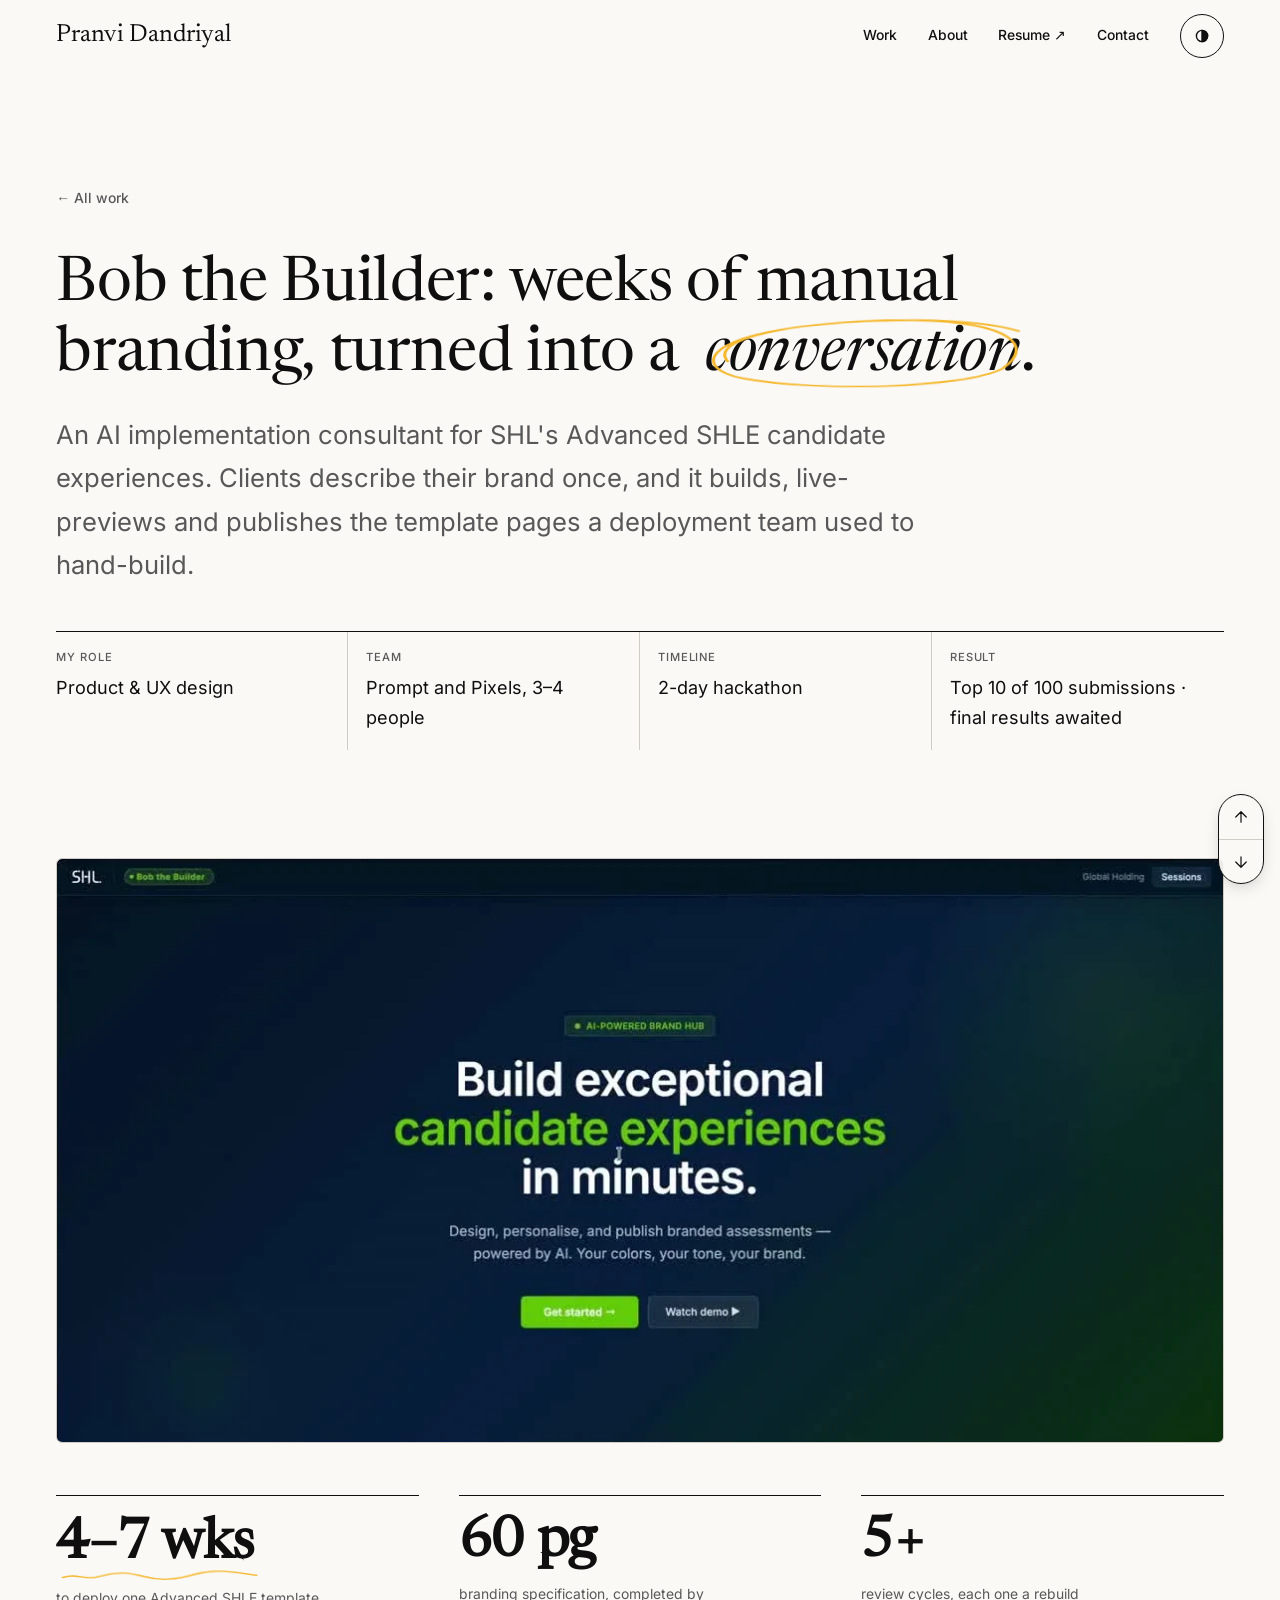
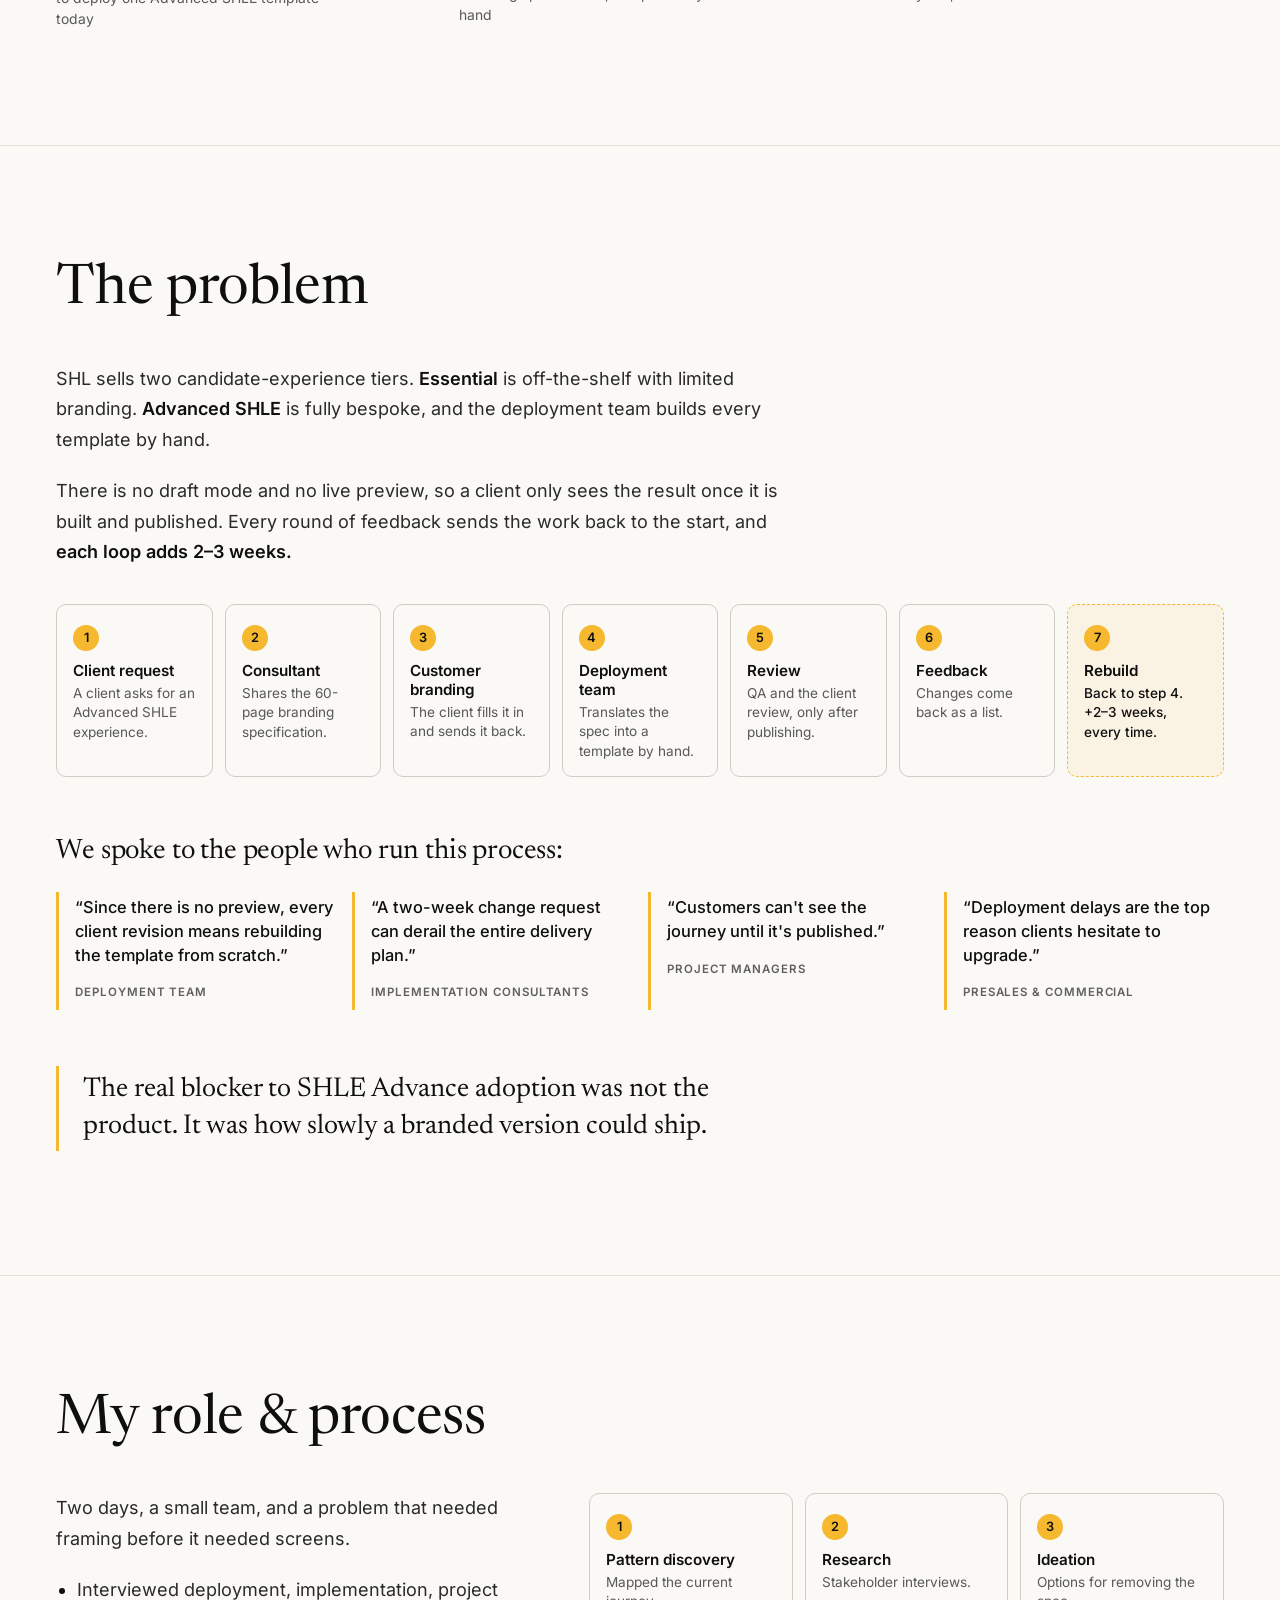
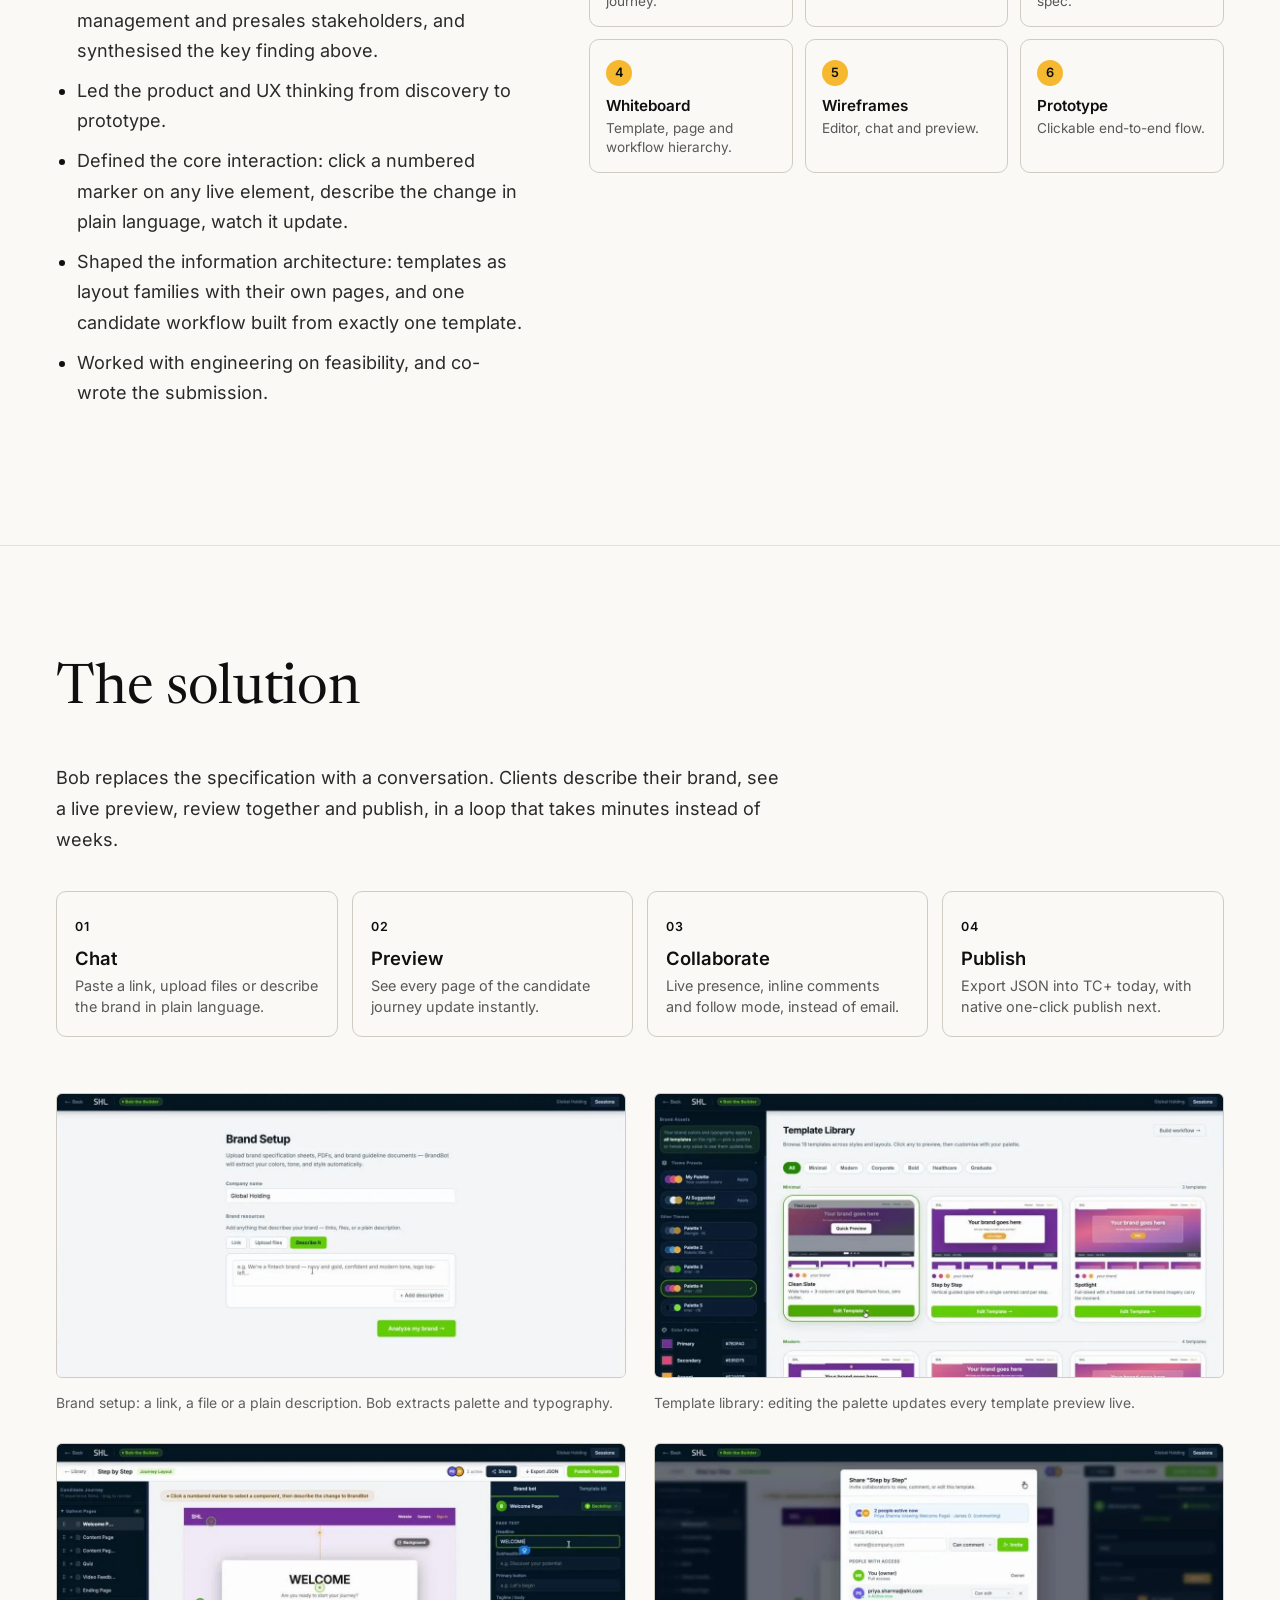
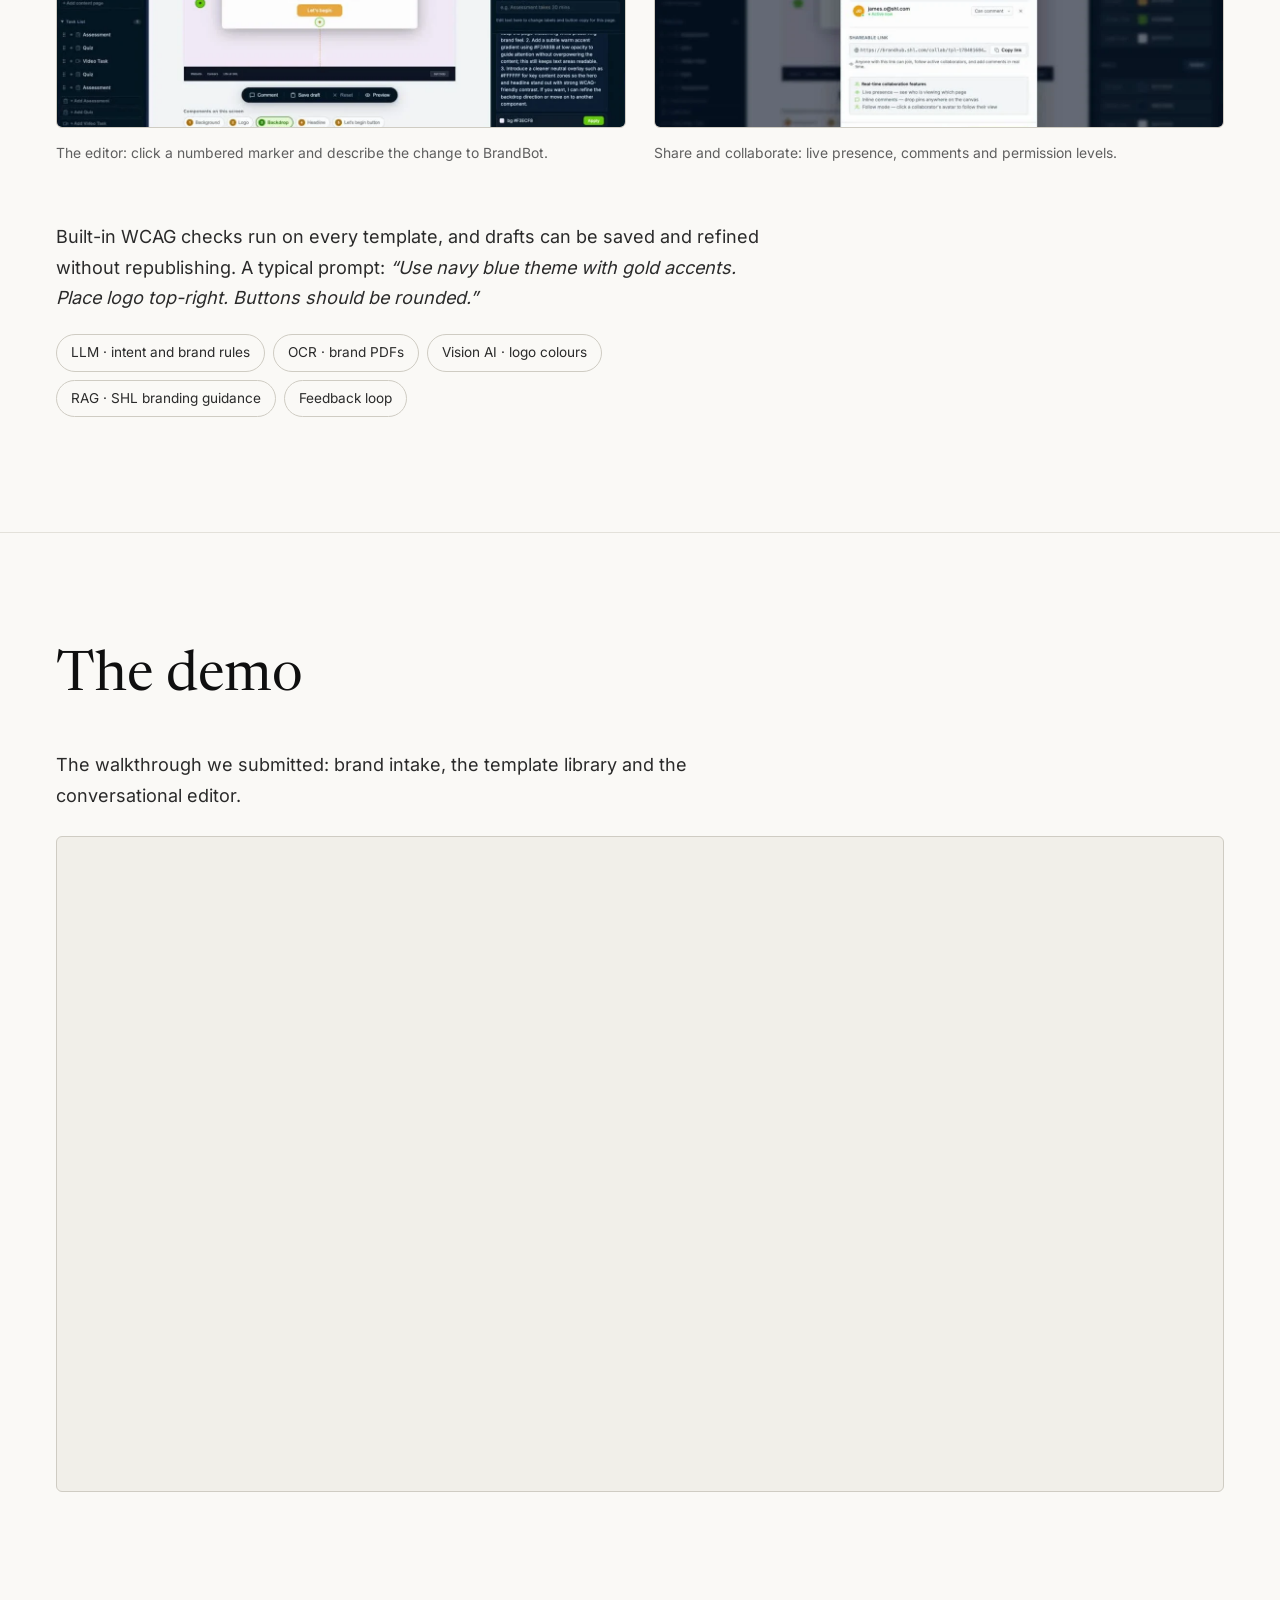
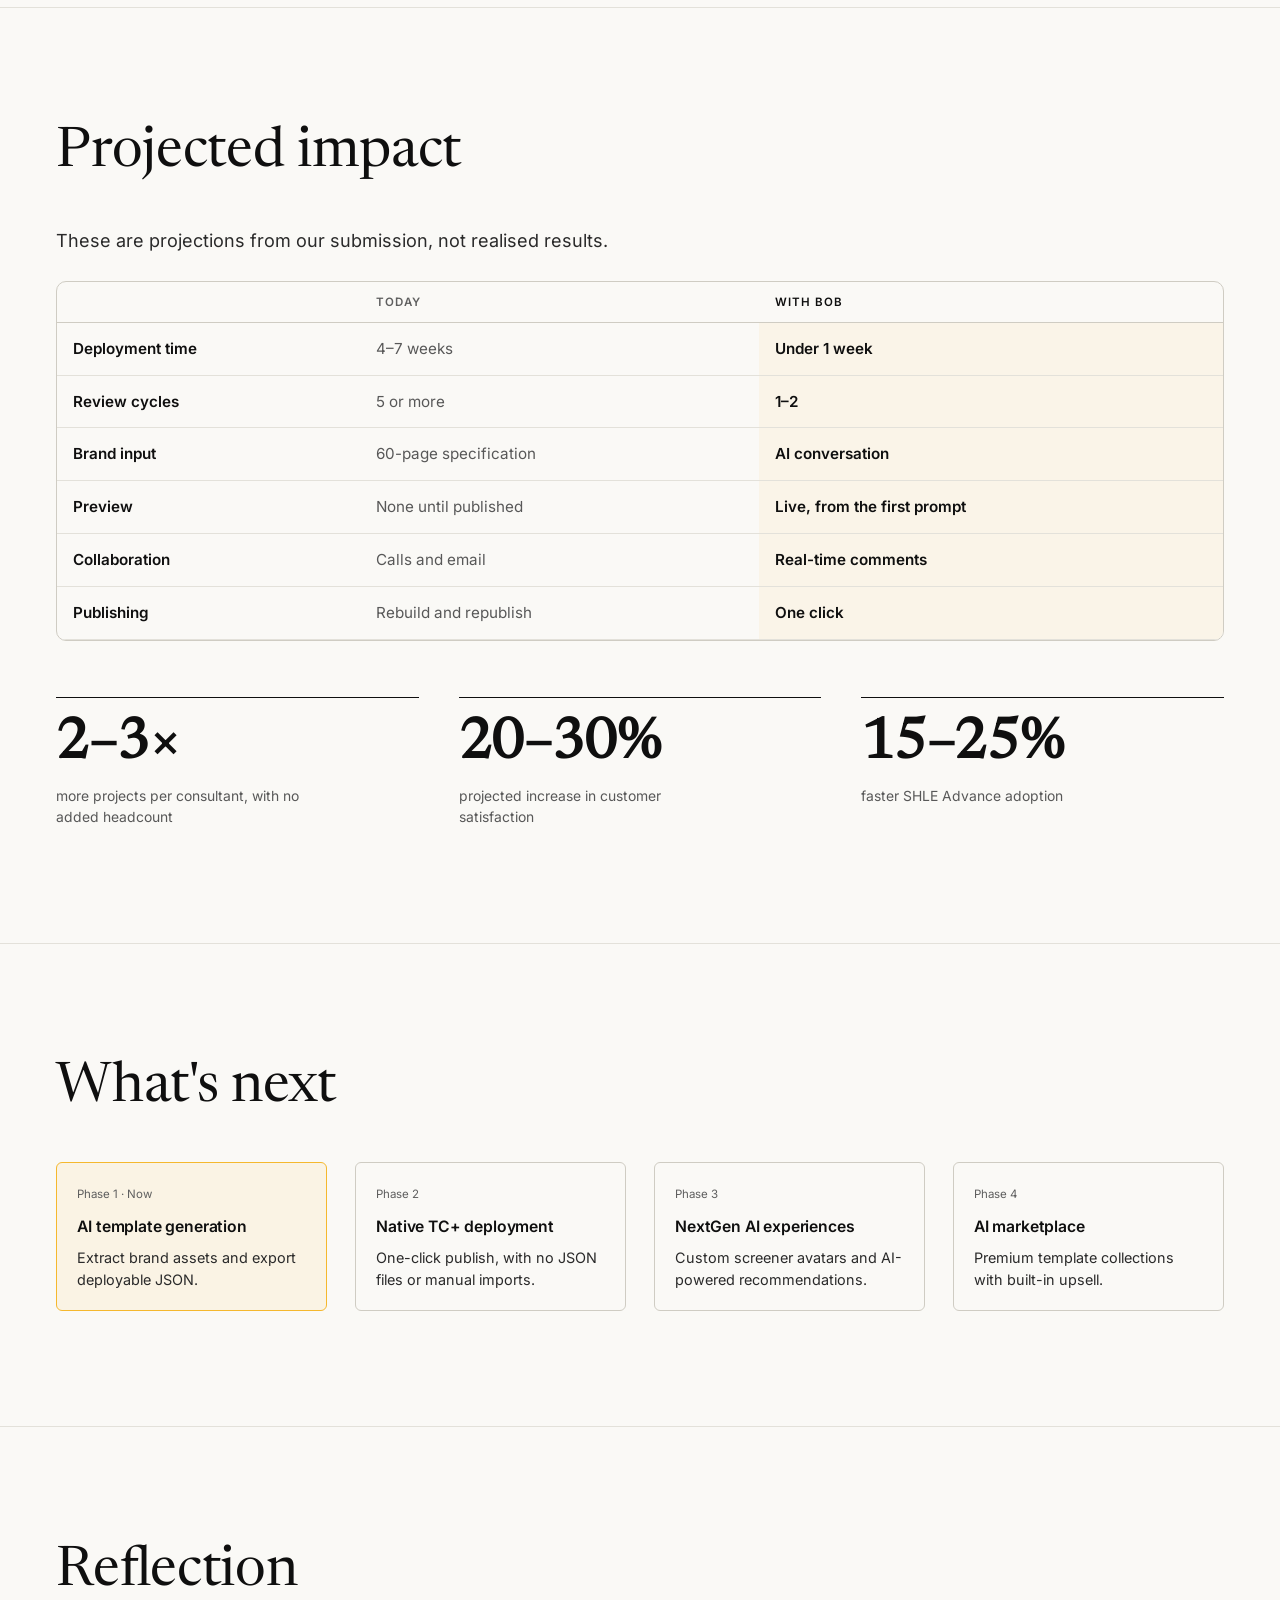
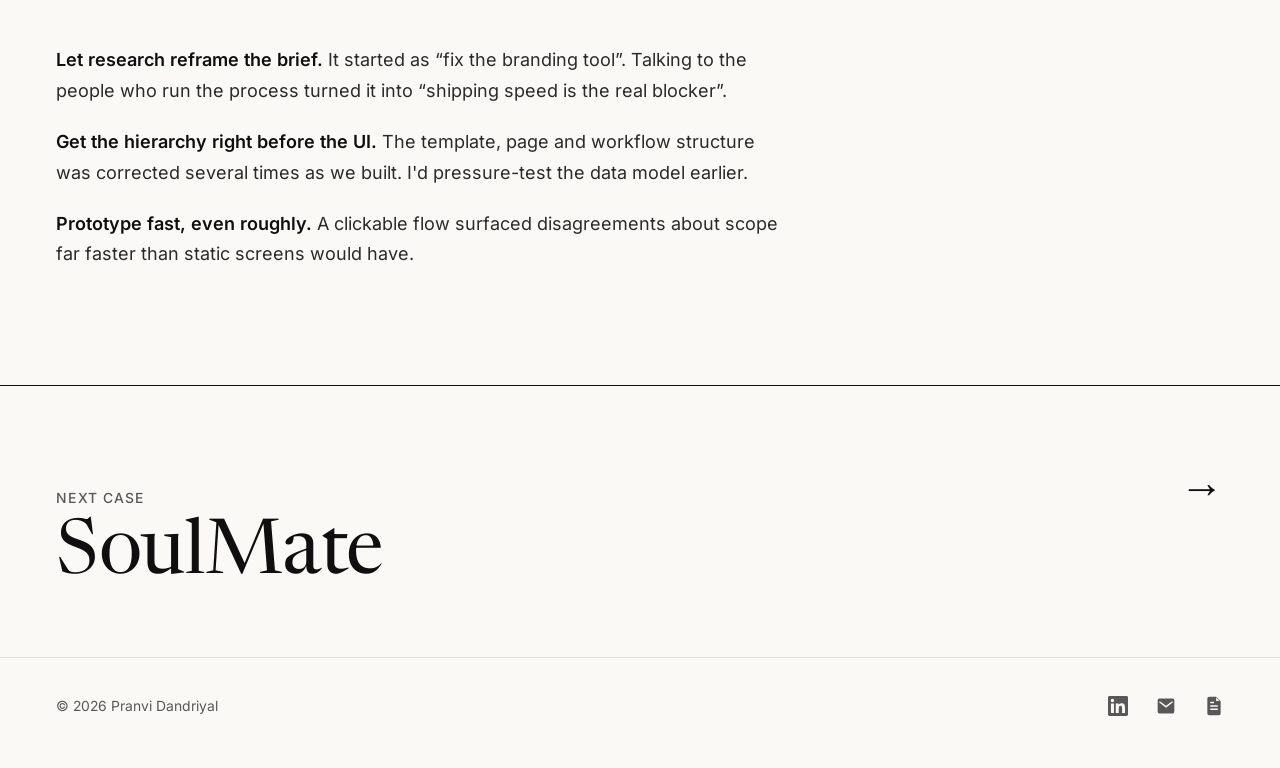
==== bob-the-builder.html @ ad7d775e "Hero portrait: colour by default, greyscale on hover Co-Authored-By: Claude Opus 5.5 <noreply@anthro" ====
<!DOCTYPE html>
<html lang="en">
<head>
<meta charset="UTF-8">
<meta name="viewport" content="width=device-width, initial-scale=1">
<title>Bob the Builder | Pranvi Dandriyal</title>
<meta name="description" content="A two-day AI hackathon at SHL: an AI implementation consultant that turns 4–7 weeks of manual template branding into a conversation. Top 10 of 100 submissions, results awaited.">
<link rel="icon" href="data:image/svg+xml,%3Csvg xmlns=%27http://www.w3.org/2000/svg%27 viewBox=%270 0 32 32%27%3E%3Crect width=%2732%27 height=%2732%27 rx=%277%27 fill=%27%230F0F0F%27/%3E%3Ccircle cx=%2716%27 cy=%2716%27 r=%276.5%27 fill=%27%23F5B82E%27/%3E%3C/svg%3E">
<meta name="theme-color" content="#FAF9F6">
<meta property="og:type" content="article">
<meta property="og:title" content="Bob the Builder | Pranvi Dandriyal">
<meta property="og:description" content="A two-day AI hackathon at SHL: an AI implementation consultant that turns 4–7 weeks of manual template branding into a conversation. Top 10 of 100 submissions, results awaited.">
<meta property="og:url" content="https://pranvid.github.io/PranviDandriyal/bob-the-builder.html">
<meta property="og:image" content="https://pranvid.github.io/PranviDandriyal/images/bob-hero.webp">
<meta name="twitter:card" content="summary_large_image">
<link rel="preload" href="fonts/newsreader.woff2" as="font" type="font/woff2" crossorigin>
<link rel="preload" href="fonts/newsreader-italic.woff2" as="font" type="font/woff2" crossorigin>
<link rel="preload" href="fonts/inter.woff2" as="font" type="font/woff2" crossorigin>
<script>try{var t=localStorage.getItem('theme');if(t)document.documentElement.setAttribute('data-theme',t)}catch(e){}document.documentElement.classList.add('js')</script>
<link rel="stylesheet" href="styles.css?v=27">
<style>
.jr{display:grid;grid-template-columns:repeat(auto-fit,minmax(128px,1fr));gap:12px;counter-reset:j;margin:0;padding:0;list-style:none}
.jr li{min-width:0;counter-increment:j;position:relative;border:1px solid var(--line-2);border-radius:10px;background:var(--paper);padding:16px 16px 14px}
.jr li::before{content:counter(j);display:inline-grid;place-items:center;width:26px;height:26px;border-radius:50%;background:var(--pc);color:var(--pc-text);font:600 .8rem var(--f-display);margin-bottom:10px}
.jr b{display:block;font:600 .95rem var(--f-display);color:var(--ink);margin-bottom:4px}
.jr span{font-size:.85rem;color:var(--muted);line-height:1.45;display:block}
.jr li.loop{background:color-mix(in srgb,var(--pc) 9%,var(--paper));border-style:dashed;border-color:var(--pc)}
.jr li.loop span{color:var(--pc-ink);font-weight:500}
.jr--3{grid-template-columns:repeat(3,minmax(0,1fr))}@media(max-width:560px){.jr--3{grid-template-columns:repeat(2,minmax(0,1fr))}}
.qgrid{display:grid;grid-template-columns:repeat(auto-fit,minmax(min(100%,230px),1fr));gap:16px}
.q{border-left:3px solid var(--pc);padding:4px 0 4px 16px}
.q p{margin:0 0 8px;font:500 1.02rem/1.45 var(--f-display);color:var(--ink)}
.q small{font:600 .72rem var(--f-sans);letter-spacing:.08em;text-transform:uppercase;color:var(--faint)}
.cmp{width:100%;border-collapse:collapse;font-size:.95rem}
.cmp th,.cmp td{text-align:left;padding:13px 16px;border-bottom:1px solid var(--line)}
.cmp thead th{font:600 .72rem var(--f-sans);letter-spacing:.08em;text-transform:uppercase;color:var(--faint);border-bottom:1px solid var(--line-2)}
.cmp thead th:last-child{color:var(--pc-ink)}
.cmp tbody th{font-weight:600;color:var(--ink);width:26%}
.cmp td{color:var(--muted)}
.cmp td:last-child{color:var(--ink);font-weight:600;background:color-mix(in srgb,var(--pc) 7%,var(--paper))}
.cmpwrap{border:1px solid var(--line-2);border-radius:10px;overflow:hidden;box-shadow: none;background:var(--paper)}
.loopfig{display:grid;grid-template-columns:repeat(auto-fit,minmax(170px,1fr));gap:14px}
.loopfig div{border:1px solid var(--line-2);border-radius:10px;padding:18px;background:var(--paper)}
.loopfig i{font:600 .78rem var(--f-display);font-style:normal;color:var(--pc-ink);letter-spacing:.08em}
.loopfig h4{margin:6px 0 6px;font:600 1.15rem var(--f-display);color:var(--ink)}
.loopfig p{margin:0;font-size:.9rem;color:var(--muted);line-height:1.5}
.chips{display:flex;flex-wrap:wrap;gap:8px;margin-top:18px}
.chips span{border:1px solid var(--line-2);border-radius:99px;padding:6px 14px;font-size:.85rem;color:var(--body);background:var(--paper)}
.phase.now{background:color-mix(in srgb,var(--pc) 9%,var(--paper));border-color:var(--pc)}
</style>
</head>
<body data-case="bob">
<a class="skip" href="#context">Skip to case study</a>

<header class="site-head">
  <div class="wrap site-head__in">
    <a class="brand" href="./">Pranvi Dandriyal</a>
    <nav class="nav" aria-label="Primary">
      <a href="./#work" data-nav-hide>Work</a>
      <a href="./#about" data-nav-hide>About</a>
      <a href="pranvidandriyal-resume.pdf">Resume ↗</a>
      <a href="./#contact">Contact</a>
      <button class="tbtn" id="tog" type="button" aria-label="Toggle light and dark theme" aria-pressed="false"><svg viewBox="0 0 16 16" fill="none" stroke="currentColor" stroke-width="1.4" aria-hidden="true"><circle cx="8" cy="8" r="5.6"/><path d="M8 2.4a5.6 5.6 0 0 1 0 11.2z" fill="currentColor"/></svg></button>
    </nav>
  </div>
</header>

<main>
  <section class="case-head wrap">
    <a class="back" href="./#work">← All work</a>
    <h1>Bob the Builder: weeks of manual branding, turned into a <span class="hl">conversation</span>.</h1>
    <p class="case-head__sub">An AI implementation consultant for SHL's Advanced SHLE candidate experiences. Clients describe their brand once, and it builds, live-previews and publishes the template pages a deployment team used to hand-build.</p>
    <dl class="spec">
      <div><dt>My role</dt><dd>Product &amp; UX design</dd></div>
      <div><dt>Team</dt><dd>Prompt and Pixels, 3–4 people</dd></div>
      <div><dt>Timeline</dt><dd>2-day hackathon</dd></div>
      <div><dt>Result</dt><dd>Top 10 of 100 submissions · final results awaited</dd></div>
    </dl>
  </section>
  <div class="wrap case-hero-img"><div class="frame" style="aspect-ratio:auto"><img src="images/bob-hero.webp" alt="Bob the Builder landing screen" width="1172" height="586" fetchpriority="high" decoding="async"></div></div>
  <section class="section" style="padding-top:0"><div class="wrap"><div class="stats"><div class="stat"><div class="stat__num"><b class="mm">4–7 wks</b></div><p class="stat__label">to deploy one Advanced SHLE template today</p></div><div class="stat"><div class="stat__num"><b>60 pg</b></div><p class="stat__label">branding specification, completed by hand</p></div><div class="stat"><div class="stat__num"><b>5+</b></div><p class="stat__label">review cycles, each one a rebuild</p></div></div></div></section>
  <hr class="rule">
<section class="section"><div class="wrap"><div class="section-label"><h2>The problem</h2></div><div class="prose" style="max-width:66ch;margin-bottom:clamp(24px,4vw,36px)"><p>SHL sells two candidate-experience tiers. <strong>Essential</strong> is off-the-shelf with limited branding. <strong>Advanced SHLE</strong> is fully bespoke, and the deployment team builds every template by hand.</p><p>There is no draft mode and no live preview, so a client only sees the result once it is built and published. Every round of feedback sends the work back to the start, and <strong>each loop adds 2–3 weeks.</strong></p></div><ol class="jr" style="margin-bottom:clamp(32px,5vw,56px)"><li class=""><b>Client request</b><span>A client asks for an Advanced SHLE experience.</span></li><li class=""><b>Consultant</b><span>Shares the 60-page branding specification.</span></li><li class=""><b>Customer branding</b><span>The client fills it in and sends it back.</span></li><li class=""><b>Deployment team</b><span>Translates the spec into a template by hand.</span></li><li class=""><b>Review</b><span>QA and the client review, only after publishing.</span></li><li class=""><b>Feedback</b><span>Changes come back as a list.</span></li><li class="loop"><b>Rebuild</b><span>Back to step 4. +2–3 weeks, every time.</span></li></ol><p class="lead-in" style="max-width:none;margin-bottom:22px">We spoke to the people who run this process:</p><div class="qgrid" style="margin-bottom:clamp(32px,5vw,56px)"><div class="q"><p>“Since there is no preview, every client revision means rebuilding the template from scratch.”</p><small>Deployment team</small></div><div class="q"><p>“A two-week change request can derail the entire delivery plan.”</p><small>Implementation consultants</small></div><div class="q"><p>“Customers can't see the journey until it's published.”</p><small>Project managers</small></div><div class="q"><p>“Deployment delays are the top reason clients hesitate to upgrade.”</p><small>Presales &amp; commercial</small></div></div><div class="callout" style="max-width:66ch"><p>The real blocker to SHLE Advance adoption was not the product. It was how slowly a branded version could ship.</p></div></div></section>
<hr class="rule">
<section class="section"><div class="wrap"><div class="section-label"><h2>My role & process</h2></div><div class="split"><div class="prose"><p>Two days, a small team, and a problem that needed framing before it needed screens.</p><ul>
<li>Interviewed deployment, implementation, project management and presales stakeholders, and synthesised the key finding above.</li>
<li>Led the product and UX thinking from discovery to prototype.</li>
<li>Defined the core interaction: click a numbered marker on any live element, describe the change in plain language, watch it update.</li>
<li>Shaped the information architecture: templates as layout families with their own pages, and one candidate workflow built from exactly one template.</li>
<li>Worked with engineering on feasibility, and co-wrote the submission.</li></ul></div>
<div><ol class="jr jr--3"><li class=""><b>Pattern discovery</b><span>Mapped the current journey.</span></li><li class=""><b>Research</b><span>Stakeholder interviews.</span></li><li class=""><b>Ideation</b><span>Options for removing the spec.</span></li><li class=""><b>Whiteboard</b><span>Template, page and workflow hierarchy.</span></li><li class=""><b>Wireframes</b><span>Editor, chat and preview.</span></li><li class=""><b>Prototype</b><span>Clickable end-to-end flow.</span></li></ol></div></div></div></section>
<hr class="rule">
<section class="section"><div class="wrap"><div class="section-label"><h2>The solution</h2></div><div class="prose" style="max-width:66ch;margin-bottom:clamp(24px,4vw,36px)"><p>Bob replaces the specification with a conversation. Clients describe their brand, see a live preview, review together and publish, in a loop that takes minutes instead of weeks.</p></div><div class="loopfig" style="margin-bottom:clamp(32px,5vw,56px)"><div><i>01</i><h4>Chat</h4><p>Paste a link, upload files or describe the brand in plain language.</p></div><div><i>02</i><h4>Preview</h4><p>See every page of the candidate journey update instantly.</p></div><div><i>03</i><h4>Collaborate</h4><p>Live presence, inline comments and follow mode, instead of email.</p></div><div><i>04</i><h4>Publish</h4><p>Export JSON into TC+ today, with native one-click publish next.</p></div></div><div class="gallery" style="grid-template-columns:repeat(auto-fit,minmax(min(100%,440px),1fr));margin-bottom:clamp(32px,5vw,56px)"><div><div class="frame" style="aspect-ratio:1172/586"><img src="images/bob-brand.webp" alt="Brand setup screen" width="1172" height="586" loading="lazy" decoding="async"></div><p class="figcap">Brand setup: a link, a file or a plain description. Bob extracts palette and typography.</p></div><div><div class="frame" style="aspect-ratio:1172/586"><img src="images/bob-templates.webp" alt="Template library" width="1172" height="586" loading="lazy" decoding="async"></div><p class="figcap">Template library: editing the palette updates every template preview live.</p></div><div><div class="frame" style="aspect-ratio:1172/586"><img src="images/bob-editor.webp" alt="Template editor with numbered markers" width="1172" height="586" loading="lazy" decoding="async"></div><p class="figcap">The editor: click a numbered marker and describe the change to BrandBot.</p></div><div><div class="frame" style="aspect-ratio:1172/586"><img src="images/bob-collab.webp" alt="Real-time collaboration and sharing" width="1172" height="586" loading="lazy" decoding="async"></div><p class="figcap">Share and collaborate: live presence, comments and permission levels.</p></div></div><div class="prose" style="max-width:66ch;margin-bottom:0"><p>Built-in WCAG checks run on every template, and drafts can be saved and refined without republishing. A typical prompt: <em>“Use navy blue theme with gold accents. Place logo top-right. Buttons should be rounded.”</em></p><div class="chips"><span>LLM · intent and brand rules</span><span>OCR · brand PDFs</span><span>Vision AI · logo colours</span><span>RAG · SHL branding guidance</span><span>Feedback loop</span></div></div></div></section>
<hr class="rule">
<section class="section"><div class="wrap"><div class="section-label"><h2>The demo</h2></div><div class="prose" style="max-width:66ch;margin-bottom:24px"><p>The walkthrough we submitted: brand intake, the template library and the conversational editor.</p></div><div class="frame" style="aspect-ratio:16/9"><iframe src="https://www.youtube-nocookie.com/embed/i6QxrNtFiUU" title="Bob the Builder demo walkthrough" loading="lazy" style="width:100%;height:100%;border:0;display:block" allow="accelerometer; clipboard-write; encrypted-media; gyroscope; picture-in-picture; fullscreen" allowfullscreen></iframe></div></div></section>
<hr class="rule">
<section class="section"><div class="wrap"><div class="section-label"><h2>Projected impact</h2></div><div class="prose" style="max-width:66ch;margin-bottom:24px"><p>These are projections from our submission, not realised results.</p></div><div class="cmpwrap" style="margin-bottom:clamp(32px,5vw,56px)"><table class="cmp"><thead><tr><th></th><th>Today</th><th>With Bob</th></tr></thead><tbody><tr><th>Deployment time</th><td>4–7 weeks</td><td>Under 1 week</td></tr><tr><th>Review cycles</th><td>5 or more</td><td>1–2</td></tr><tr><th>Brand input</th><td>60-page specification</td><td>AI conversation</td></tr><tr><th>Preview</th><td>None until published</td><td>Live, from the first prompt</td></tr><tr><th>Collaboration</th><td>Calls and email</td><td>Real-time comments</td></tr><tr><th>Publishing</th><td>Rebuild and republish</td><td>One click</td></tr></tbody></table></div><div class="stats"><div class="stat"><div class="stat__num"><b>2–3×</b></div><p class="stat__label">more projects per consultant, with no added headcount</p></div><div class="stat"><div class="stat__num"><b>20–30%</b></div><p class="stat__label">projected increase in customer satisfaction</p></div><div class="stat"><div class="stat__num"><b>15–25%</b></div><p class="stat__label">faster SHLE Advance adoption</p></div></div></div></section>
<hr class="rule">
<section class="section"><div class="wrap"><div class="section-label"><h2>What's next</h2></div><div class="gallery" style="grid-template-columns:repeat(auto-fit,minmax(min(100%,240px),1fr))"><div class="viz phase now"><p class="viz__sub" style="margin-bottom:10px">Phase 1 · Now</p><h5>AI template generation</h5><p style="font-size:.9rem;line-height:1.5;margin:6px 0 0">Extract brand assets and export deployable JSON.</p></div><div class="viz phase"><p class="viz__sub" style="margin-bottom:10px">Phase 2</p><h5>Native TC+ deployment</h5><p style="font-size:.9rem;line-height:1.5;margin:6px 0 0">One-click publish, with no JSON files or manual imports.</p></div><div class="viz phase"><p class="viz__sub" style="margin-bottom:10px">Phase 3</p><h5>NextGen AI experiences</h5><p style="font-size:.9rem;line-height:1.5;margin:6px 0 0">Custom screener avatars and AI-powered recommendations.</p></div><div class="viz phase"><p class="viz__sub" style="margin-bottom:10px">Phase 4</p><h5>AI marketplace</h5><p style="font-size:.9rem;line-height:1.5;margin:6px 0 0">Premium template collections with built-in upsell.</p></div></div></div></section>
<hr class="rule">
<section class="section"><div class="wrap"><div class="section-label"><h2>Reflection</h2></div><div class="prose" style="max-width:66ch">
<p><strong>Let research reframe the brief.</strong> It started as “fix the branding tool”. Talking to the people who run the process turned it into “shipping speed is the real blocker”.</p>
<p><strong>Get the hierarchy right before the UI.</strong> The template, page and workflow structure was corrected several times as we built. I'd pressure-test the data model earlier.</p>
<p><strong>Prototype fast, even roughly.</strong> A clickable flow surfaced disagreements about scope far faster than static screens would have.</p></div></div></section>

  <nav class="next-case"><div class="wrap"><a href="soulmate.html"><div><p class="eyebrow">Next case</p><h2>SoulMate</h2></div><span class="arrow">→</span></a></div></nav>
</main>

<footer>
  <hr class="rule">
  <div class="wrap foot-legal">
    <span>© 2026 Pranvi Dandriyal</span>
    <nav class="foot-icons" aria-label="Elsewhere">
      <a href="https://in.linkedin.com/in/pranvidandriyal" target="_blank" rel="noopener" aria-label="LinkedIn" title="LinkedIn"><svg viewBox="0 0 24 24" aria-hidden="true"><path fill="currentColor" d="M20.45 20.45h-3.56v-5.57c0-1.33-.03-3.04-1.85-3.04-1.86 0-2.14 1.45-2.14 2.94v5.67H9.35V9h3.41v1.56h.05c.48-.9 1.64-1.85 3.37-1.85 3.6 0 4.27 2.37 4.27 5.46v6.28ZM5.34 7.43a2.06 2.06 0 1 1 0-4.13 2.06 2.06 0 0 1 0 4.13ZM7.12 20.45H3.56V9h3.56v11.45ZM22.22 0H1.77C.79 0 0 .77 0 1.73v20.54C0 23.23.79 24 1.77 24h20.45c.98 0 1.78-.77 1.78-1.73V1.73C24 .77 23.2 0 22.22 0Z"/></svg></a>
      <a href="mailto:pranvidandriyal@gmail.com" aria-label="Email" title="Email"><svg viewBox="0 0 24 24" aria-hidden="true"><path fill="currentColor" fill-rule="evenodd" d="M4 3h16a2 2 0 0 1 2 2v14a2 2 0 0 1-2 2H4a2 2 0 0 1-2-2V5a2 2 0 0 1 2-2Zm.6 3.2L12 11.8l7.4-5.6 1 1.4L12 14.2 3.6 7.6Z"/></svg></a>
      <a href="pranvidandriyal-resume.pdf" aria-label="Résumé (PDF)" title="Résumé (PDF)"><svg viewBox="0 0 24 24" aria-hidden="true"><path fill="currentColor" fill-rule="evenodd" d="M6 1h8.6L20 6.4V21a2 2 0 0 1-2 2H6a2 2 0 0 1-2-2V3a2 2 0 0 1 2-2Zm8.5 .9V6h4.1ZM7.5 7h4.5v1.8H7.5Zm0 4h9v1.8h-9Zm0 4h9v1.8h-9Z"/></svg></a>
    </nav>
  </div>
</footer>

<script>
  const els = document.querySelectorAll('.stat, .split, .prose, .frame, .gallery > div');
  els.forEach(el => el.classList.add('reveal'));
  if ('IntersectionObserver' in window) {
    const io = new IntersectionObserver((entries) => {
      entries.forEach(e => { if (e.isIntersecting) { e.target.classList.add('in'); io.unobserve(e.target); } });
    }, { threshold: 0.1 });
    els.forEach(el => io.observe(el));
  } else { els.forEach(el => el.classList.add('in')); }
</script>
<script src="site.js?v=13" defer></script>
<script src="lightbox.js" defer></script>
<script src="video-controls.js" defer></script>
</body>
</html>
---- styles.css ----
/* =========================================================================
   Pranvi Dandriyal, Portfolio
   Design language: type-led and minimal. Near-white paper, black ink, one
   serif for statements (Newsreader), one grotesque for reading
   (Inter). A single marigold "pop" appears on a few elements only, and
   the signature mark is a hand-drawn yellow scribble (loop around a key
   word, wavy line under a key figure). Light and dark themes share one set
   of tokens; text always stays ink or grey, yellow is decoration or a fill
   that carries dark ink.
   ========================================================================= */

/* ---- Fonts (self-hosted, latin subset, preloaded from each page) ------ */
@font-face { font-family: "Newsreader"; font-style: normal; font-weight: 400; font-display: swap; src: url("fonts/newsreader.woff2") format("woff2"); }
@font-face { font-family: "Newsreader"; font-style: italic; font-weight: 400; font-display: swap; src: url("fonts/newsreader-italic.woff2") format("woff2"); }
@font-face { font-family: "Inter"; font-style: normal; font-weight: 400 600; font-display: swap; src: url("fonts/inter.woff2") format("woff2"); }
@font-face { font-family: "Noto Sans"; font-style: normal; font-weight: 400; font-display: swap; src: url("fonts/noto-sans.woff2") format("woff2"); }

/* ---- Tokens ---------------------------------------------------------- */
:root {
  --paper:   #FAF9F6;
  --surface: #F1EFE9;
  --ink:     #0F0F0F;
  --body:    #2A2A2A;
  --muted:   #585858;   /* 6.9:1 on paper */
  --faint:   #5F5F5F;   /* 6.2:1 on paper */
  --line:    #E3E1DA;
  --line-2:  #CFCCC3;

  --pop:      #F5B82E;  /* marigold: decoration and fills only */
  --pc:       var(--pop);
  --pc-ink:   var(--ink);
  --pc-text:  #0F0F0F;  /* text placed on top of --pop */
  --accent:   var(--pop);
  --accent-ink: var(--ink);
  --mk:       var(--pop);
  --dark:     #0F0F0F;

  --f-serif: "Newsreader", Georgia, "Times New Roman", serif;
  --f-display: "Inter", "Helvetica Neue", Arial, sans-serif;
  --f-sans: "Inter", "Helvetica Neue", Arial, sans-serif;
  --f-mono: "Inter", "Helvetica Neue", Arial, sans-serif;   /* labels share the body family */
  --f-code: ui-monospace, "SFMono-Regular", Menlo, Consolas, monospace;

  --maxw: 1360px;
  --gutter: clamp(16px, 4.4vw, 64px);

  /* fluid type scale (1.25 on mobile, 1.333 on desktop) */
  --step--1: clamp(0.8125rem, 0.79rem + 0.10vw, 0.875rem);
  --step-0:  clamp(1.00rem, 0.95rem + 0.25vw, 1.125rem);
  --step-1:  clamp(1.25rem, 1.12rem + 0.60vw, 1.625rem);
  --step-2:  clamp(1.75rem, 1.35rem + 1.80vw, 2.75rem);
  --step-3:  clamp(2.00rem, 1.40rem + 2.60vw, 3.50rem);
  --step-4:  clamp(2.40rem, 1.30rem + 4.40vw, 4.75rem);
  --step-5:  clamp(2.50rem, 1.10rem + 5.60vw, 6.00rem);
}
@media (prefers-color-scheme: dark) {
  :root:not([data-theme="light"]) {
    --paper: #0F0F0F; --surface: #18181A; --ink: #F3F2EE; --body: #D8D7D2;
    --muted: #A5A5A2; --faint: #9C9C98; --line: #2A2A29; --line-2: #3A3A38;
    color-scheme: dark;
  }
}
:root[data-theme="dark"] {
  --paper: #0F0F0F; --surface: #18181A; --ink: #F3F2EE; --body: #D8D7D2;
  --muted: #A5A5A2; --faint: #9C9C98; --line: #2A2A29; --line-2: #3A3A38;
  color-scheme: dark;
}

/* ---- Reset ----------------------------------------------------------- */
*, *::before, *::after { box-sizing: border-box; }
* { margin: 0; }
html { -webkit-text-size-adjust: 100%; scroll-behavior: smooth; scroll-padding-top: 88px; }
body {
  background: var(--paper);
  color: var(--body);
  font-family: var(--f-sans);
  font-size: var(--step-0);
  line-height: 1.7;
  font-feature-settings: "kern", "liga";
  -webkit-font-smoothing: antialiased;
  text-rendering: optimizeLegibility;
  transition: background .2s ease, color .2s ease;
}
img { display: block; max-width: 100%; height: auto; }
code, kbd { font-family: var(--f-code); }
a { color: inherit; text-decoration: none; }

/* ---- Accessibility --------------------------------------------------- */
.skip {
  position: absolute; left: -999px; top: 0; z-index: 100;
  background: var(--ink); color: var(--paper); padding: 12px 18px;
  font-size: var(--step--1); font-weight: 500;
}
.skip:focus { left: 12px; top: 12px; }
.sr-only {
  position: absolute; width: 1px; height: 1px; padding: 0; margin: -1px;
  overflow: hidden; clip: rect(0 0 0 0); white-space: nowrap; border: 0;
}
:focus-visible { outline: 2px solid var(--ink); outline-offset: 3px; border-radius: 2px; }

/* ---- Layout ---------------------------------------------------------- */
.wrap { max-width: var(--maxw); margin-inline: auto; padding-inline: var(--gutter); }
.section { padding-block: clamp(56px, 9vw, 120px); }
.section--tint { background: var(--surface); }
.rule { height: 1px; background: var(--line); border: 0; }

.eyebrow, .lab {
  font-family: var(--f-sans);
  font-size: var(--step--1);
  letter-spacing: 0.08em;
  text-transform: uppercase;
  color: var(--muted);
  font-weight: 500;
  line-height: 1.3;
}

/* ---- Signature mark: hand-drawn scribble ------------------------------
   JS (site.js) adds an inline SVG to every .hl (loop around a word) and .mm
   (wavy line under a figure). The text itself always stays ink. */
.hl, .mm { position: relative; display: inline-block; }
.hl { font-style: italic; padding-inline: 0.16em; margin-inline: 0.04em; }
.hl.hl-tight { padding-right: 0; margin-right: 0; }
.mm { padding-block: 2px; }
.sc { position: absolute; pointer-events: none; overflow: visible; fill: none; stroke: var(--mk); stroke-linecap: round; stroke-linejoin: round; }
.sc path { stroke-dasharray: 1; stroke-dashoffset: 0; transition: stroke-dashoffset .85s cubic-bezier(.5,0,.2,1); }
.sc.live { will-change: transform; }
.js .hl:not(.mk-on) .sc path, .js .mm:not(.mk-on) .sc path { stroke-dashoffset: 1; }
.sc.o { left: -.28em; right: -.28em; top: -.14em; bottom: -.1em; width: calc(100% + .56em); height: calc(100% + .24em); stroke-width: 1.4px; }
.sc.u { left: 0; right: 0; bottom: -4px; width: 100%; height: 9px; stroke-width: 2px; }
.sc.u2 { display: none; left: 0; right: 0; bottom: -13px; width: 100%; height: 9px; stroke-width: 1.5px; opacity: 0; transition: opacity .2s; }
.sc.u2 path { stroke-dashoffset: 1; transition: stroke-dashoffset .7s cubic-bezier(.5,0,.2,1); }

/* scroll progress + cursor (site.js) */
.pg { position: fixed; left: 0; top: 0; height: 3px; width: 100%; background: var(--pop); transform: scaleX(var(--p,0)); transform-origin: 0 50%; z-index: 90; pointer-events: none; }
.cur {
  position: fixed; left: 0; top: 0; width: 14px; height: 14px; margin: -7px 0 0 -7px; border-radius: 50%;
  background: var(--pop); pointer-events: none; z-index: 80; display: none; place-items: center; opacity: 0;
  transition: width .25s cubic-bezier(.2,.7,.2,1), height .25s cubic-bezier(.2,.7,.2,1), margin .25s cubic-bezier(.2,.7,.2,1), opacity .2s;
  will-change: transform;
}
.cur span { visibility: hidden; font: 500 .72rem/1 var(--f-sans); color: var(--paper); }
.cur.show { opacity: 1; }
.cur.lg { width: 58px; height: 58px; margin: -29px 0 0 -29px; background: var(--ink); }
.cur.lg span { visibility: visible; }
.cur.sm { width: 30px; height: 30px; margin: -15px 0 0 -15px; opacity: .55; }
@media (hover: hover) and (pointer: fine) { .cur { display: grid; } .cur-on .row { cursor: none; } }


/* ---- Floating jump control: top / bottom ------------------------------- */
.jump {
  position: fixed; z-index: 70; display: flex; flex-direction: column;
  right: max(16px, env(safe-area-inset-right, 0px)); bottom: max(16px, env(safe-area-inset-bottom, 0px));
  background: color-mix(in srgb, var(--paper) 94%, transparent); border: 1px solid var(--ink); border-radius: 999px; overflow: hidden;
  box-shadow: 0 6px 20px -10px rgba(0,0,0,.45);
}
.jump button {
  width: 44px; height: 44px; display: grid; place-items: center; background: none; border: 0; color: var(--ink); cursor: pointer; padding: 0;
  transition: background .2s ease, color .2s ease, opacity .2s ease;
}
.jump button + button { border-top: 1px solid var(--line-2); }
.jump button svg { width: 18px; height: 18px; fill: none; stroke: currentColor; stroke-width: 1.6; stroke-linecap: round; stroke-linejoin: round; }
.jump button:hover:not(:disabled), .jump button:focus-visible:not(:disabled) { background: var(--pop); color: #0F0F0F; }
.jump button:disabled { opacity: .3; cursor: default; }
.jump .jt svg { transition: transform .2s ease; }
.jump .jt:hover:not(:disabled) svg { transform: translateY(-2px); }
.jump .jb:hover:not(:disabled) svg { transform: translateY(2px); }
.jump:focus-within { outline: none; }
@media (max-width: 640px) { .jump { right: max(12px, env(safe-area-inset-right, 0px)); bottom: max(12px, env(safe-area-inset-bottom, 0px)); } }
@media (prefers-reduced-motion: reduce) { .jump button, .jump svg { transition: none !important; } }
@media print { .jump { display: none !important; } }

/* ---- Header ---------------------------------------------------------- */
.site-head {
  position: sticky; top: 0; z-index: 40;
  background: color-mix(in srgb, var(--paper) 96%, transparent);
  border-bottom: 1px solid transparent;
  transition: border-color .2s;
}
.site-head.stuck { border-bottom-color: var(--line); }
.site-head__in { display: flex; align-items: center; justify-content: space-between; min-height: 72px; gap: 16px; }
.brand { font-family: var(--f-serif); font-size: 1.55rem; line-height: 1; letter-spacing: -0.006em; color: var(--ink); display: inline-flex; align-items: center; min-height: 44px; }
.nav { display: flex; gap: clamp(14px, 2.4vw, 32px); align-items: center; }
.nav a {
  font-weight: 500; font-size: var(--step--1); color: var(--ink);
  display: inline-flex; align-items: center; min-height: 44px;
  background: linear-gradient(currentColor, currentColor) 0 calc(50% + .75em) / 0 1px no-repeat;
  background-origin: content-box;
  transition: background-size .25s ease;
}
.nav a:hover, .nav a:focus-visible { background-size: 100% 1px; }
.tbtn {
  width: 44px; height: 44px; border-radius: 50%; border: 1px solid var(--ink); background: none; color: var(--ink);
  cursor: pointer; display: grid; place-items: center; transition: background .2s, color .2s; flex: none;
}
.tbtn:hover { background: var(--ink); color: var(--paper); }
.tbtn svg { width: 16px; height: 16px; }

/* ---- Hero ------------------------------------------------------------ */
.hero { padding-block: clamp(40px, 7vw, 104px) clamp(40px, 6vw, 88px); }
.hero h1 { font-family: var(--f-serif); font-weight: 400; font-size: clamp(1.85rem, 1.3rem + 1.7vw, 2.6rem); line-height: 1.18; letter-spacing: -0.006em; color: var(--ink); max-width: 18ch; text-wrap: balance; margin: 0; }
.hero__lede { font-size: var(--step-0); line-height: 1.6; color: var(--muted); max-width: 42ch; margin-top: 16px; }
.hero__cta { display: flex; flex-wrap: wrap; align-items: center; gap: 8px 28px; margin-top: 24px; font-weight: 500; }
.hero__cta .btn { display: inline-flex; align-items: center; gap: 10px; min-height: 48px; padding: 0 22px; border: 1px solid var(--ink); border-radius: 999px; color: var(--ink); transition: background .2s, color .2s; }
.hero__cta .btn:hover { background: var(--pop); border-color: var(--pop); color: #0F0F0F; }
.hero__cta .ul { display: inline-flex; align-items: center; min-height: 44px; background: linear-gradient(currentColor, currentColor) 0 calc(50% + .8em) / 0 1px no-repeat; background-origin: content-box; transition: background-size .25s; }
.hero__cta .ul:hover { background-size: 100% 1px; }
.halo { position: relative; width: 230px; justify-self: start; margin-top: 8px; cursor: default; }
.halo::before { content: ""; position: absolute; left: 50%; top: 46%; width: 78%; aspect-ratio: 1; border-radius: 50%; background: var(--pop); transform: translate(calc(-50% + var(--dx, 0px)), calc(-50% + var(--dy, 0px))); }
.halo img { position: relative; display: block; width: 100%; height: auto; filter: grayscale(0); transform: translate(var(--px, 0px), var(--py, 0px)); transition: filter .5s ease; }
.halo:hover img, .halo.on img { filter: grayscale(1) contrast(1.06); }
@media (min-width: 860px) {
  .hero { display: grid; grid-template-columns: minmax(0, 1.25fr) minmax(0, 1fr); align-items: center; gap: clamp(32px, 5vw, 72px); }
  .halo { width: min(100%, 300px); justify-self: center; margin-top: 0; }
}
@media (min-width: 900px) { .hero h1 { max-width: 24ch; } .hero__lede { max-width: 44ch; } }

/* word-by-word headline reveal (site.js) */
.hw { display: inline-block; vertical-align: bottom; }
.h1-anim .hw > span { display: inline-block; opacity: 0; transform: translateY(.38em); transition: opacity .6s ease, transform .8s cubic-bezier(.2,.7,.2,1); transition-delay: calc(var(--i) * 45ms); }
.h1-anim.go .hw > span { opacity: 1; transform: none; }

/* ---- Section headings ------------------------------------------------ */
.sec-head { display: flex; align-items: center; justify-content: space-between; gap: 24px; padding-bottom: 16px; border-bottom: 1px solid var(--ink); }
.sec-head h2 { font-family: var(--f-serif); font-weight: 400; font-size: var(--step-3); line-height: 1; letter-spacing: -0.006em; color: var(--ink); }

/* ---- Work index + sticky preview -------------------------------------- */
.work-wrap { padding-block: clamp(40px, 6vw, 88px); }
.split-work { display: grid; }
ul.idx { list-style: none; padding: 0; }
.row {
  position: relative; border-bottom: 1px solid var(--line-2); display: grid; grid-template-columns: 72px minmax(0, 1fr);
  gap: 4px 16px; padding: 20px 0; isolation: isolate;
}
.row::before { content: ""; position: absolute; inset: 0 -16px; background: var(--pop); transform: scaleY(0); transform-origin: bottom; transition: transform .35s cubic-bezier(.2,.7,.2,1); z-index: -1; }
.row > a { position: absolute; inset: 0; z-index: 2; }
.row .th { grid-row: 1 / 3; width: 72px; height: 72px; object-fit: cover; border-radius: 4px; display: block; align-self: start; }
.row .t { font-family: var(--f-serif); font-weight: 400; font-size: var(--step-2); line-height: 1.12; letter-spacing: -0.006em; color: var(--ink); display: block; transition: transform .35s cubic-bezier(.2,.7,.2,1); }
.row .t small { font: 500 var(--step--1)/1 var(--f-sans); color: var(--muted); letter-spacing: .04em; margin-right: 10px; vertical-align: .5em; font-variant-numeric: tabular-nums; }
.tt { position: relative; display: inline-block; }
.row .m { font-size: var(--step--1); font-weight: 500; color: var(--ink); display: flex; flex-wrap: wrap; gap: 4px 18px; align-items: center; }
.row .m span + span { color: var(--muted); transition: color .2s; }
.row .m .mm .sc { display: none; }
.prev { display: none; }
@media (min-width: 900px) {
  .split-work { grid-template-columns: minmax(0, 7fr) minmax(0, 5fr); column-gap: clamp(32px, 5vw, 80px); }
  .row { grid-template-columns: minmax(0, 1fr); padding: 26px 0; }
  .row .th { display: none; }
  .row .t { padding-bottom: 12px; }
  .row .t small { display: block; margin: 0 0 6px; }
  .row.on::before { transform: scaleY(1); }
  .row.on { --mk: #0F0F0F; }
  .row.on .t { transform: translateX(8px); }
  .row.on .t, .row.on .m, .row.on .m span + span { color: #0F0F0F; }
  .row .sc.u2 { display: block; }
  .row.on .sc.u2 { opacity: 1; }
  .row.on .sc.u2 path { stroke-dashoffset: 0; }
  .prev { display: block; position: sticky; top: 96px; align-self: start; margin-top: 24px; }
  .prev figure { margin: 0; position: relative; aspect-ratio: 4 / 3; overflow: hidden; border-radius: 6px; background: var(--surface); }
  .prev img { position: absolute; inset: 0; width: 100%; height: 100%; object-fit: cover; opacity: 0; transition: opacity .35s ease; }
  .prev img.on { opacity: 1; }
  .prev figcaption { margin-top: 16px; display: grid; gap: 10px; }
  .prev figcaption p { color: var(--body); font-size: var(--step-0); line-height: 1.5; max-width: 44ch; min-height: 4.5em; }
  .prev .more { font-size: var(--step--1); font-weight: 500; color: var(--ink); letter-spacing: .02em; }
}

/* ---- About ----------------------------------------------------------- */
.about { display: grid; gap: 28px; padding-block: clamp(40px, 6vw, 88px); border-top: 1px solid var(--line-2); }
.about .a1 h2 { font-family: var(--f-serif); font-weight: 400; font-size: var(--step-3); line-height: 1.1; letter-spacing: -0.006em; color: var(--ink); }
.about__lead { font-family: var(--f-serif); font-weight: 400; font-size: var(--step-2); line-height: 1.18; letter-spacing: -0.006em; color: var(--ink); text-wrap: pretty; margin-bottom: .8em; }
.about__body p { margin-bottom: 1.1em; color: var(--muted); max-width: 60ch; }
.about__facts { margin-top: 28px; display: grid; gap: 0; }
.about__facts dl { border-top: 1px solid var(--line-2); padding: 12px 0; font-size: var(--step--1); margin: 0; }
.about__facts dt { font-size: var(--step--1); letter-spacing: .08em; text-transform: uppercase; color: var(--muted); font-weight: 500; }
.about__facts dd { margin: 4px 0 0; color: var(--ink); font-weight: 500; font-size: var(--step-0); }
.rd .rw { color: var(--muted); transition: color .3s ease; }
.rd .rw.on { color: var(--ink); }
@media (min-width: 900px) {
  .about { grid-template-columns: repeat(12, 1fr); gap: 24px; }
  .about .a1 { grid-column: 1 / 4; }
  .about .a2 { grid-column: 4 / 11; }
  .about__facts { grid-template-columns: repeat(3, 1fr); gap: 24px; }
  .about__facts dl { border-top: 1px solid var(--line-2); }
}

/* ---- Contact ---------------------------------------------------------- */
.contact { padding-block: clamp(48px, 8vw, 120px) 40px; border-top: 1px solid var(--ink); }
.contact h2 { font-family: var(--f-serif); font-weight: 400; font-size: var(--step-5); line-height: 1.12; letter-spacing: -0.006em; color: var(--ink); margin: .2em 0 .4em; text-wrap: balance; }
.contact__mail { font-family: var(--f-serif); font-size: var(--step-3); line-height: 1.1; letter-spacing: -0.006em; color: var(--ink); display: inline-block; overflow-wrap: anywhere; border-bottom: 2px solid var(--ink); transition: border-color .2s; }
.contact__mail:hover { border-color: var(--pop); }
.contact__links { display: flex; flex-wrap: wrap; gap: 4px 28px; margin-top: 28px; font-weight: 500; color: var(--ink); }
.contact__links a { display: inline-flex; align-items: center; min-height: 44px; background: linear-gradient(currentColor, currentColor) 0 calc(50% + .75em) / 0 1px no-repeat; background-origin: content-box; transition: background-size .25s; }
.contact__links a:hover { background-size: 100% 1px; }
.contact__icons { display: flex; gap: 12px; margin-top: 28px; margin-left: -10px; }
.contact__icons a { display: inline-flex; align-items: center; justify-content: center; width: 52px; height: 52px; border-radius: 50%; color: var(--ink); transition: background-color .2s, color .2s; }
.contact__icons a:hover, .contact__icons a:focus-visible { background: var(--surface); color: var(--pop); }
.contact__icons svg { width: 26px; height: 26px; }

/* ---- Footer ----------------------------------------------------------- */
footer { background: transparent; }
.foot-legal { padding-block: 26px 40px; display: flex; justify-content: space-between; flex-wrap: wrap; gap: 10px; align-items: center; }
.foot-legal span, .foot-legal a { font-size: var(--step--1); color: var(--muted); }
.foot-legal a:hover { color: var(--ink); }
.foot-legal a { text-decoration: underline; text-underline-offset: 3px; text-decoration-color: var(--line-2); }
.foot-icons { display: flex; gap: 4px; margin-right: -12px; }
.foot-icons a { display: inline-flex; align-items: center; justify-content: center; width: 44px; height: 44px; border-radius: 50%; color: var(--muted); text-decoration: none; transition: color .2s, background-color .2s; }
.foot-icons a:hover, .foot-icons a:focus-visible { color: var(--ink); background: var(--surface); }
.foot-icons svg { width: 20px; height: 20px; }

/* =========================================================================
   Case study pages
   Each page sets --pc / --pc-ink inline on <body data-case>; every accent
   below inherits that project's color.
   ========================================================================= */
.case-head { padding-block: clamp(52px, 9vw, 104px) clamp(30px,5vw,56px); }
.back { font-family: var(--f-mono); font-size: var(--step--1); color: var(--muted); display:inline-flex; gap:8px; align-items:center; }
.back:hover { color: var(--pc-ink); }
.case-head h1 {
  font-family: var(--f-display); font-weight: 600;
  font-size: var(--step-4); line-height: 1.04; letter-spacing: -0.025em;
  color: var(--ink); max-width: 18ch; margin-top: 30px; text-wrap: balance;
}
.case-head__sub { margin-top: 22px; font-size: var(--step-1); color: var(--muted); max-width: 54ch; }
.spec {
  margin-top: 44px; display: grid;
  grid-template-columns: repeat(auto-fit, minmax(140px, 1fr));
  border: 1px solid var(--line-2); border-radius: 6px; overflow: hidden;
  background: var(--paper);
  box-shadow: none;
}
.spec div { padding: 16px 18px; border-right: 1px solid var(--line); }
.spec div:last-child { border-right: 0; }
.spec dt { font-family: var(--f-mono); font-size: 0.7rem; text-transform: uppercase; letter-spacing: 0.08em; color: var(--pc-ink); }
.spec dd { margin: 6px 0 0; color: var(--ink); font-size: var(--step-0); }

/* hero image */
.case-hero-img { margin-block: clamp(28px,5vw,52px); }
.frame {
  border: 1px solid var(--line-2); border-radius: 6px; overflow: hidden;
  background: var(--surface); position: relative; aspect-ratio: 16/9;
  box-shadow: none;
}
.frame--tall { aspect-ratio: 4/3; }
.frame img, .frame video { width:100%; height:100%; object-fit: cover; display: block; }
.frame--diagram { padding: clamp(6px,1.1vw,12px); box-sizing: border-box; background: var(--paper); }
.frame--diagram img { object-fit: contain; }
.figcap { margin-top: 14px; font-family: var(--f-mono); font-size: var(--step--1); color: var(--faint); }

/* at-a-glance stats */
.stats { display: grid; grid-template-columns: repeat(auto-fit, minmax(180px,1fr)); gap: clamp(20px,4vw,40px); }
.stat { border-top: 3px solid var(--pc); padding-top: 18px; }
.stat__num { font-family: var(--f-display); font-weight: 600; font-size: var(--step-3); color: var(--ink); line-height: 1; letter-spacing:-0.025em; }
.stat__num b { color: var(--pc-ink); font-weight: 600; }
.stat__label { margin-top: 12px; color: var(--muted); font-size: var(--step-0); max-width: 24ch; }

/* prose block */
.prose { max-width: 66ch; }
.prose.center { margin-inline: auto; }
.prose h3 { font-family: var(--f-display); font-weight: 600; font-size: var(--step-2); color: var(--ink); letter-spacing:-0.015em; margin-bottom: 16px; }
.prose h4 { font-family: var(--f-display); font-weight: 600; font-size: var(--step-1); color: var(--ink); margin: 30px 0 10px; }
.prose p { margin-bottom: 1.15em; color: var(--body); }
.prose p:last-child { margin-bottom: 0; }
.prose ul { margin: 0 0 1.15em; padding-left: 1.15em; color: var(--body); }
.prose li { margin-bottom: 0.5em; }
.prose li::marker { color: var(--pc-ink); }
.prose strong { color: var(--ink); font-weight: 600; }
.lead-in { font-family: var(--f-display); font-weight: 500; font-size: var(--step-2); line-height: 1.32; color: var(--ink); letter-spacing:-0.01em; max-width: 40ch; text-wrap: balance; }
.split .lead-in { max-width: 24ch; }  /* narrow left column of a two-column row */

/* two-column content row */
.split { display: grid; grid-template-columns: minmax(0, 0.85fr) minmax(0, 1.15fr); gap: clamp(28px,5vw,64px); align-items: start; }
.split--rev { grid-template-columns: minmax(0,1.15fr) minmax(0,0.85fr); }
.split--rev .split__media { order: -1; }
.section-label { margin-bottom: clamp(24px,4vw,44px); display:flex; gap:14px; align-items:center; }
.section-label .n {
  font-family: var(--f-display); font-weight: 600; font-size: 0.85rem;
  background: var(--pc); color: var(--pc-text);
  width: 2.1rem; height: 2.1rem; border-radius: 7px;
  display: grid; place-items: center; flex: none;
}
.section-label h2 { font-family: var(--f-display); font-weight: 600; font-size: var(--step-2); color: var(--ink); letter-spacing:-0.015em; }

/* insight callout */
.callout {
  border-left: 3px solid var(--pc);
  padding: 6px 0 6px 24px; margin: 8px 0;
}
.callout p { font-family: var(--f-display); font-weight: 500; font-size: var(--step-1); line-height: 1.4; color: var(--ink); }

/* gallery */
.gallery { display: grid; grid-template-columns: repeat(auto-fit, minmax(260px, 1fr)); gap: clamp(16px,3vw,28px); }

/* ---- Native data viz (research charts rebuilt in-site) ----------------- */
.viz {
  border: 1px solid var(--line-2); border-radius: 6px;
  background: var(--paper); padding: 22px 20px 20px;
  box-shadow: none;
}
.viz h5 {
  font-family: var(--f-display); font-weight: 600; font-size: 0.98rem;
  color: var(--ink); margin: 0 0 4px; letter-spacing: -0.01em;
}
.viz .viz__sub { font-family: var(--f-mono); font-size: 0.72rem; color: var(--faint); margin: 0 0 18px; }
.bar-row { display: grid; grid-template-columns: minmax(0,1fr) 2.2rem; gap: 10px; align-items: center; margin-bottom: 13px; }
.bar-row:last-child { margin-bottom: 0; }
.bar-row .bar-label { font-size: 0.85rem; color: var(--body); line-height: 1.3; margin-bottom: 5px; }
.bar-row .bar-track { height: 9px; background: color-mix(in srgb, var(--pc) 10%, var(--surface)); border-radius: 99px; overflow: hidden; }
.bar-row .bar { height: 100%; background: var(--pc); border-radius: 99px; }
.bar-row .bar-num { font-family: var(--f-mono); font-size: 0.78rem; color: var(--pc-ink); font-weight: 500; align-self: end; padding-bottom: 1px; }

/* now vs want scale */
.scale { margin-bottom: 22px; }
.scale:last-child { margin-bottom: 0; }
.scale .scale__label { font-size: 0.85rem; color: var(--body); margin-bottom: 10px; line-height: 1.35; }
.scale .scale__track { position: relative; height: 5px; border-radius: 99px; background: linear-gradient(90deg, color-mix(in srgb, var(--pc) 14%, var(--surface)), color-mix(in srgb, var(--pc) 55%, var(--surface))); }
.scale .pin { position: absolute; top: 50%; transform: translate(-50%,-50%); width: 15px; height: 15px; border-radius: 50%; border: 2.5px solid var(--paper); box-shadow: 0 0 0 1px var(--line-2); }
.scale .pin--now { background: var(--faint); }
.scale .pin--want { background: var(--pc); }
.scale .scale__ends { display: flex; justify-content: space-between; margin-top: 8px; font-family: var(--f-mono); font-size: 0.68rem; color: var(--faint); }
.viz .legend { display: flex; gap: 18px; margin-top: 16px; font-family: var(--f-mono); font-size: 0.7rem; color: var(--muted); }
.viz .legend i { width: 9px; height: 9px; border-radius: 50%; display: inline-block; margin-right: 6px; }

/* testing findings checklist */
.checklist { list-style: none; padding: 0; margin: 0; }
.checklist li { position: relative; padding-left: 28px; margin-bottom: 12px; font-size: 0.92rem; color: var(--body); line-height: 1.5; }
.checklist li:last-child { margin-bottom: 0; }
.checklist li::before {
  content: "✓"; position: absolute; left: 0; top: 0;
  font-family: var(--f-mono); font-weight: 600; color: var(--pc-ink);
}
.checklist--fix li::before { content: "→"; }
.checklist q { font-style: italic; color: var(--ink); }

/* stakeholder quadrant map */
.quad {
  position: relative; aspect-ratio: 4 / 3.4;
  border: 1px solid var(--line-2); border-radius: 6px; background: var(--paper);
  box-shadow: none;
  overflow: hidden;
}
.quad::before, .quad::after {
  content: ""; position: absolute; background: var(--line);
}
.quad::before { left: 50%; top: 6%; bottom: 6%; width: 1px; }
.quad::after { top: 50%; left: 4%; right: 4%; height: 1px; }
.quad .axis { position: absolute; font-family: var(--f-mono); font-size: 0.64rem; letter-spacing: 0.1em; text-transform: uppercase; color: var(--faint); }
.quad .axis--y { top: 8px; left: 50%; transform: translateX(-50%); }
.quad .axis--x { top: calc(50% + 8px); right: 10px; }
.quad .chip {
  position: absolute; transform: translate(-50%,-50%);
  font-family: var(--f-mono); font-size: 0.7rem; white-space: nowrap;
  border: 1px solid var(--line-2); border-radius: 999px; padding: 3px 10px;
  color: var(--muted); background: var(--paper);
}
.quad .chip--hot { background: var(--pc); border-color: var(--pc); color: var(--pc-text); }

/* venn diagram */
.venn { position: relative; aspect-ratio: 3/2; container-type: inline-size; }
.venn__circle { position: absolute; aspect-ratio: 1; border-radius: 50%; }
.venn__circle--a { width: 62%; right: 0; top: 0; background: var(--pc); z-index: 1; }
.venn__circle--b { width: 44%; left: 0; bottom: 0; background: var(--c-dsystem); opacity: 0.94; z-index: 2; }
.venn__label { position: absolute; z-index: 3; max-width: 10ch; text-shadow: 0 1px 3px rgba(0,0,0,0.18); }
.venn__label--a { top: 24%; right: 20%; text-align: right; color: var(--pc-text); }
.venn__label--b { bottom: 22%; left: 20%; text-align: left; color: #3D2900; text-shadow: 0 1px 2px rgba(255,255,255,0.25); }
.venn__label h4 { font-family: var(--f-display); font-weight: 600; font-size: 0.85rem; margin: 0 0 2px; letter-spacing: -0.01em; }
.venn__label p { font-family: var(--f-mono); font-size: 0.62rem; margin: 0; opacity: 0.9; }
@container (max-width: 360px) {
  .venn__label { max-width: 8ch; }
  .venn__label--a { top: 18%; right: 14%; }
  .venn__label--b { bottom: 26%; left: 16%; }
  .venn__label h4 { font-size: 0.66rem; }
  .venn__label p { font-size: 0.5rem; }
}

/* lightbox */
.frame img { cursor: zoom-in; }
.frame video { cursor: pointer; }
.lightbox {
  position: fixed; inset: 0; z-index: 999;
  background: rgba(10,12,16,0.92);
  display: flex; align-items: center; justify-content: center;
  padding: 5vh 5vw;
  opacity: 0; visibility: hidden; transition: opacity .2s ease;
}
.lightbox.is-open { opacity: 1; visibility: visible; }
.lightbox img { max-width: 100%; max-height: 90vh; border-radius: 8px; box-shadow: 0 24px 64px rgba(0,0,0,0.5); cursor: zoom-out; display: block; }
.lightbox__close {
  position: absolute; top: 20px; right: 24px;
  width: 42px; height: 42px; border-radius: 50%;
  background: rgba(255,255,255,0.12); color: #fff; border: 1px solid rgba(255,255,255,0.3);
  font-size: 1.4rem; line-height: 1; cursor: pointer; display: grid; place-items: center;
}
.lightbox__close:hover { background: rgba(255,255,255,0.24); }

/* video play/pause toggle */
.vid-toggle {
  position: absolute; right: 14px; bottom: 14px; z-index: 2;
  width: 40px; height: 40px; border-radius: 50%;
  background: rgba(10,12,16,0.55); border: 1px solid rgba(255,255,255,0.35);
  display: grid; place-items: center; cursor: pointer;
  transition: background .18s ease, transform .18s ease;
}
.vid-toggle:hover { background: rgba(10,12,16,0.78); transform: scale(1.06); }
.vid-toggle svg { width: 16px; height: 16px; fill: #fff; display: block; }
.vid-toggle .icon-play { margin-left: 2px; }

/* next case */
.next-case { border-top: 1px solid var(--line); }
.next-case a { display: flex; align-items: baseline; justify-content: space-between; gap: 20px; padding-block: clamp(32px,6vw,64px); }
.next-case .eyebrow { margin-bottom: 10px; }
.next-case h2 { font-family: var(--f-display); font-weight:600; font-size: var(--step-3); color: var(--ink); letter-spacing:-0.02em; transition: color .2s; }
.next-case a:hover h2, .next-case a:focus-visible h2 { color: var(--pc-ink); }
.next-case .arrow { font-size: var(--step-2); color: var(--faint); flex: none; }

/* ---- Responsive ------------------------------------------------------ */
@media (max-width: 820px) {
  .split, .split--rev { grid-template-columns: minmax(0, 1fr); }  /* minmax: wide tables scroll instead of pushing the page sideways */
  .split--rev .split__media { order: 0; }
}
@media (max-width: 560px) {
  .nav a[data-nav-hide] { display: none; }
  .brand, .nav a { white-space: nowrap; }
  .sec-head { flex-wrap: wrap; row-gap: 8px; }
  .spec div { border-right: 0; border-bottom: 1px solid var(--line); }
  .spec div:last-child { border-bottom: 0; }
}
@media (max-width: 420px) {
  .tag { white-space: normal; }
  .contact__mail { overflow-wrap: anywhere; }
}
@media (max-width: 380px) {
  .site-head__in { gap: 8px; }
  .brand { font-size: 1rem; }
  .nav { gap: 10px; }
  .nav a { font-size: 0.86rem; }
  .next-case a > div { min-width: 0; }
  .next-case h2 { overflow-wrap: anywhere; }
  .hero h1, .case-head h1 { hyphens: auto; overflow-wrap: break-word; }
}

/* ---- Motion ---------------------------------------------------------- */
.reveal { opacity: 0; transform: translateY(14px); transition: opacity .7s ease, transform .7s ease; }
.reveal.in { opacity: 1; transform: none; }
@media (prefers-reduced-motion: reduce) {
  * { scroll-behavior: auto !important; }
  .reveal { opacity: 1; transform: none; transition: none; }
  .row, .row::before, .row .t, .halo img, .nav a { transition: none !important; }
}

/* ---- Print / save as PDF -------------------------------------------- */
/* Case studies get printed and forwarded; show everything, drop the chrome. */
@media print {
  .reveal { opacity: 1 !important; transform: none !important; transition: none !important; }
  .site-head, .skip, .vid-toggle, .lightbox, .next-case, .act__hint { display: none !important; }
  body { background: #fff; font-size: 11pt; }
  .section { padding-block: 24pt; }
  .frame, .spec, .viz, .quad, .ti-table-wrap, .table-wrap, .funnel, .journey, .ratio, .persona {
    box-shadow: none !important; break-inside: avoid;
  }
  .frame[style*="overflow-y"] { max-height: none !important; overflow: visible !important; }
  .reel { grid-auto-flow: row; grid-template-columns: repeat(3, 1fr); overflow: visible; }
  h1, h2, h3, h4, .section-label { break-after: avoid; }

}

/* ---- Case page theme overrides ---------------------------------------- */
.case-head h1 { font-family: var(--f-serif); font-weight: 400; font-size: clamp(2.2rem, 1.2rem + 3.4vw, 3.9rem); line-height: 1.12; letter-spacing: -0.006em; max-width: 32ch; }
.back { color: var(--muted); font-weight: 500; font-size: var(--step--1); min-height: 44px; }
.back:hover { color: var(--ink); }
.case-head__sub { color: var(--muted); }
.spec { border: 0; border-top: 1px solid var(--ink); border-radius: 0; background: none; }
.spec div { border-right: 1px solid var(--line-2); padding-inline: 0 18px; }
.spec div + div { padding-left: 18px; }
.spec dt { color: var(--muted); letter-spacing: .08em; font-weight: 500; }
.frame--diagram { background: #FFFFFF; }
.stat { border-top: 1px solid var(--ink); }
.stat__num { font-family: var(--f-serif); font-weight: 400; font-size: var(--step-4); letter-spacing: -0.006em; }
.section-label .n { background: none; color: var(--ink); border: 1px solid var(--ink); border-radius: 50%; font-weight: 500; }
.section-label h2, .prose h3, .lead-in, .next-case h2 { font-family: var(--f-serif); font-weight: 400; letter-spacing: -0.006em; }
.section-label h2 { font-size: var(--step-3); line-height: 1.05; }
.prose h3 { font-size: clamp(1.4rem, 1.2rem + 0.9vw, 1.9rem); line-height: 1.2; }
.lead-in { font-size: clamp(1.35rem, 1.2rem + 0.7vw, 1.75rem); line-height: 1.35; max-width: 34ch; }
.split .lead-in { max-width: 30ch; }
.callout { border-left-color: var(--pop); }
.callout p { font-family: var(--f-serif); font-weight: 400; font-size: clamp(1.35rem, 1.2rem + 0.7vw, 1.7rem); line-height: 1.35; max-width: 46ch; }
.quad .chip--hot { color: #0F0F0F; }
.venn__circle--b { background: var(--ink); }
.venn__label--b { color: var(--paper); text-shadow: none; }
.venn__label--a { text-shadow: none; color: #0F0F0F; }
.next-case { border-top: 1px solid var(--ink); }
.next-case h2 { font-size: var(--step-4); line-height: 1; }
.next-case a:hover h2, .next-case a:focus-visible h2 { color: var(--ink); text-decoration: underline; text-decoration-color: var(--pop); text-decoration-thickness: 3px; text-underline-offset: .12em; }
.next-case .arrow { color: var(--ink); }
.frame img, .frame video { border-radius: 0; }
@media (max-width: 560px) { .spec div, .spec div + div { padding: 14px 0; border-right: 0; } }
@media (prefers-reduced-motion: reduce) {
  .pg, .cur { display: none !important; }
  .h1-anim .hw > span { transform: none !important; opacity: 1 !important; }
  .rd .rw { color: var(--ink); }
  .sc path { transition: none !important; }
}

/* inline emphasis inside long quotes: ink text with a marigold underline */
.emph { font-style: italic; color: var(--ink); text-decoration: underline; text-decoration-color: var(--pop); text-decoration-thickness: 3px; text-underline-offset: .2em; }

/* dark-theme fixes for a few content colours that were set for a light page */
@media (prefers-color-scheme: dark) {
  :root:not([data-theme="light"]) .ratio__cell b.good { color: #5FD69E; }
  :root:not([data-theme="light"]) .ti-journey__btn--outline { color: var(--ink); }
}
:root[data-theme="dark"] .ratio__cell b.good { color: #5FD69E; }
:root[data-theme="dark"] .ti-journey__btn--outline { color: var(--ink); }

/* ---- Scan-friendly stats and quotes ----------------------------------- */
.stats { grid-template-columns: repeat(auto-fit, minmax(min(100%, 200px), 1fr)); align-items: start; }
.stat__num { font-size: var(--step-3); line-height: 1.05; white-space: nowrap; }
.stat__num .u { font-family: var(--f-sans); font-size: .36em; font-weight: 500; letter-spacing: 0; margin-left: .25em; color: var(--muted); }
.stat__label { font-size: var(--step--1); line-height: 1.5; max-width: 30ch; }
.insight { font-family: var(--f-serif); font-weight: 400; font-size: var(--step-2); line-height: 1.2; letter-spacing: -0.006em; color: var(--ink); max-width: 34ch; text-wrap: balance; }
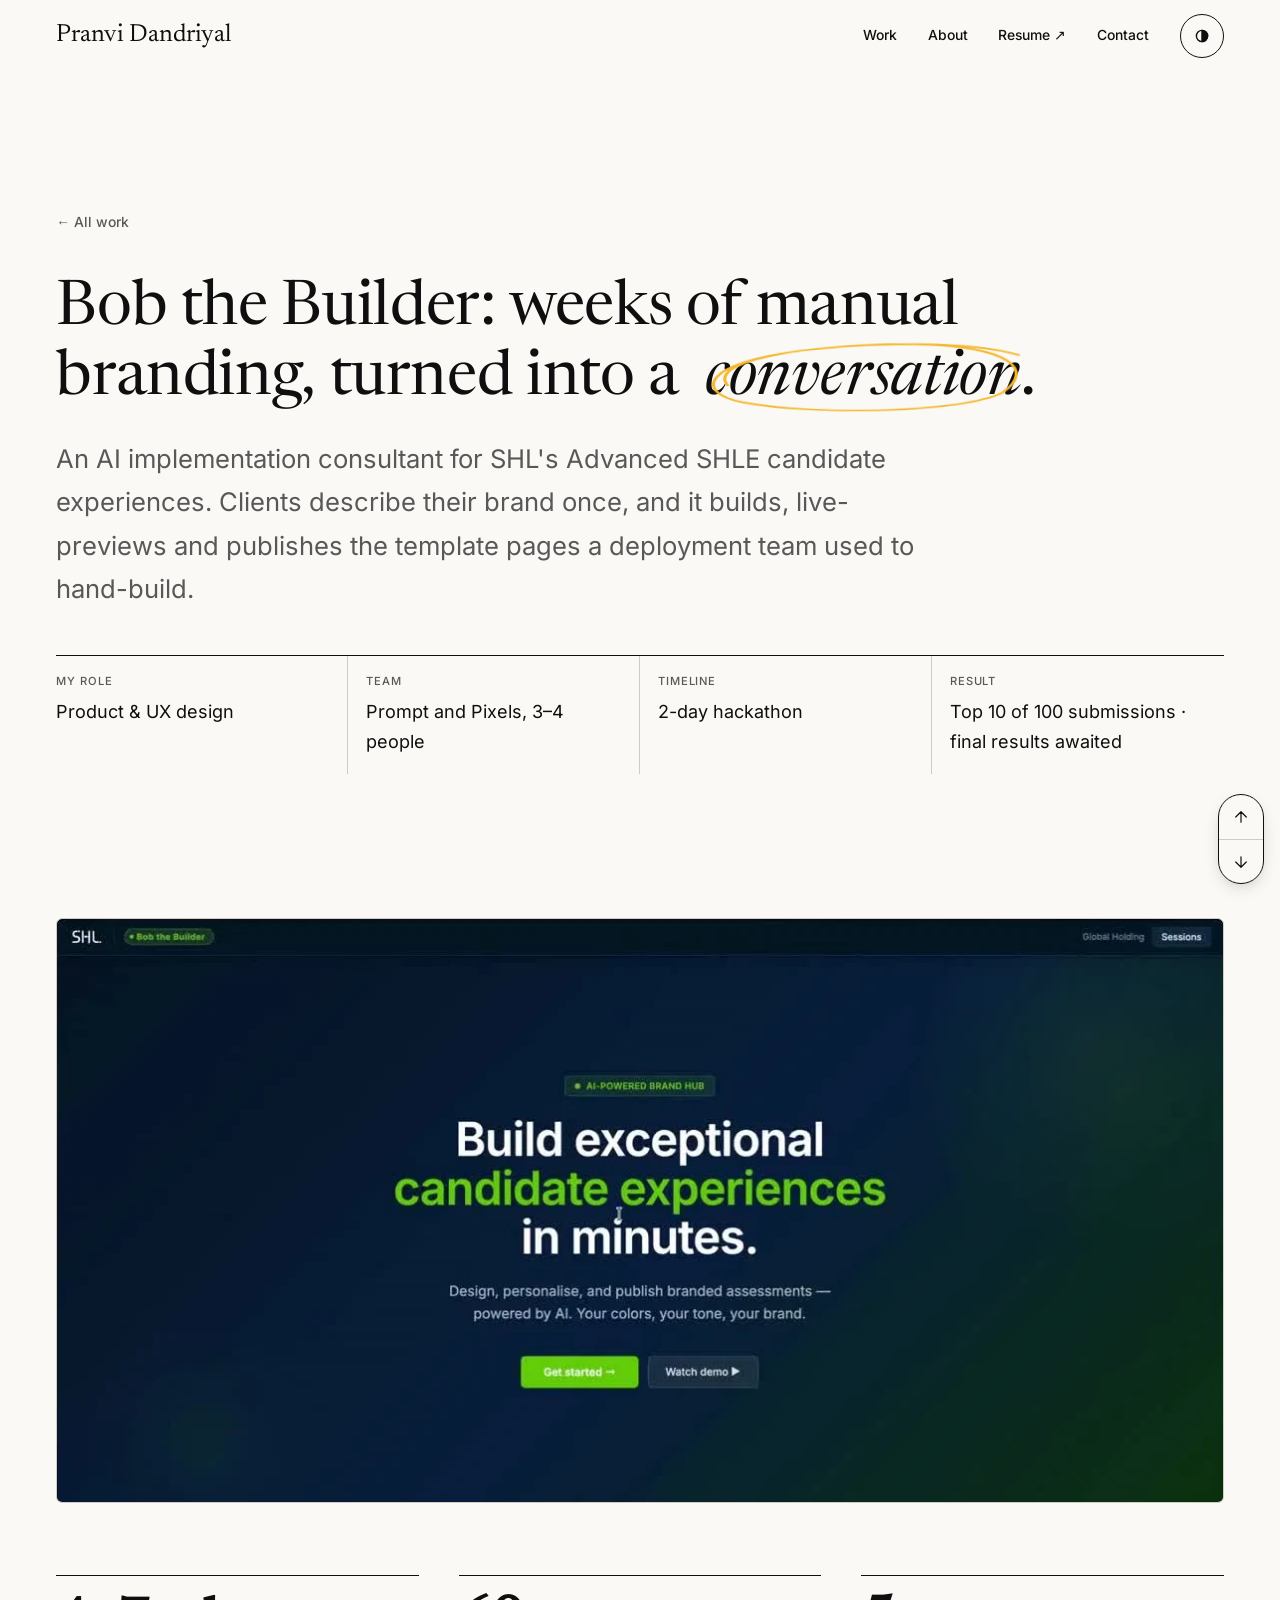
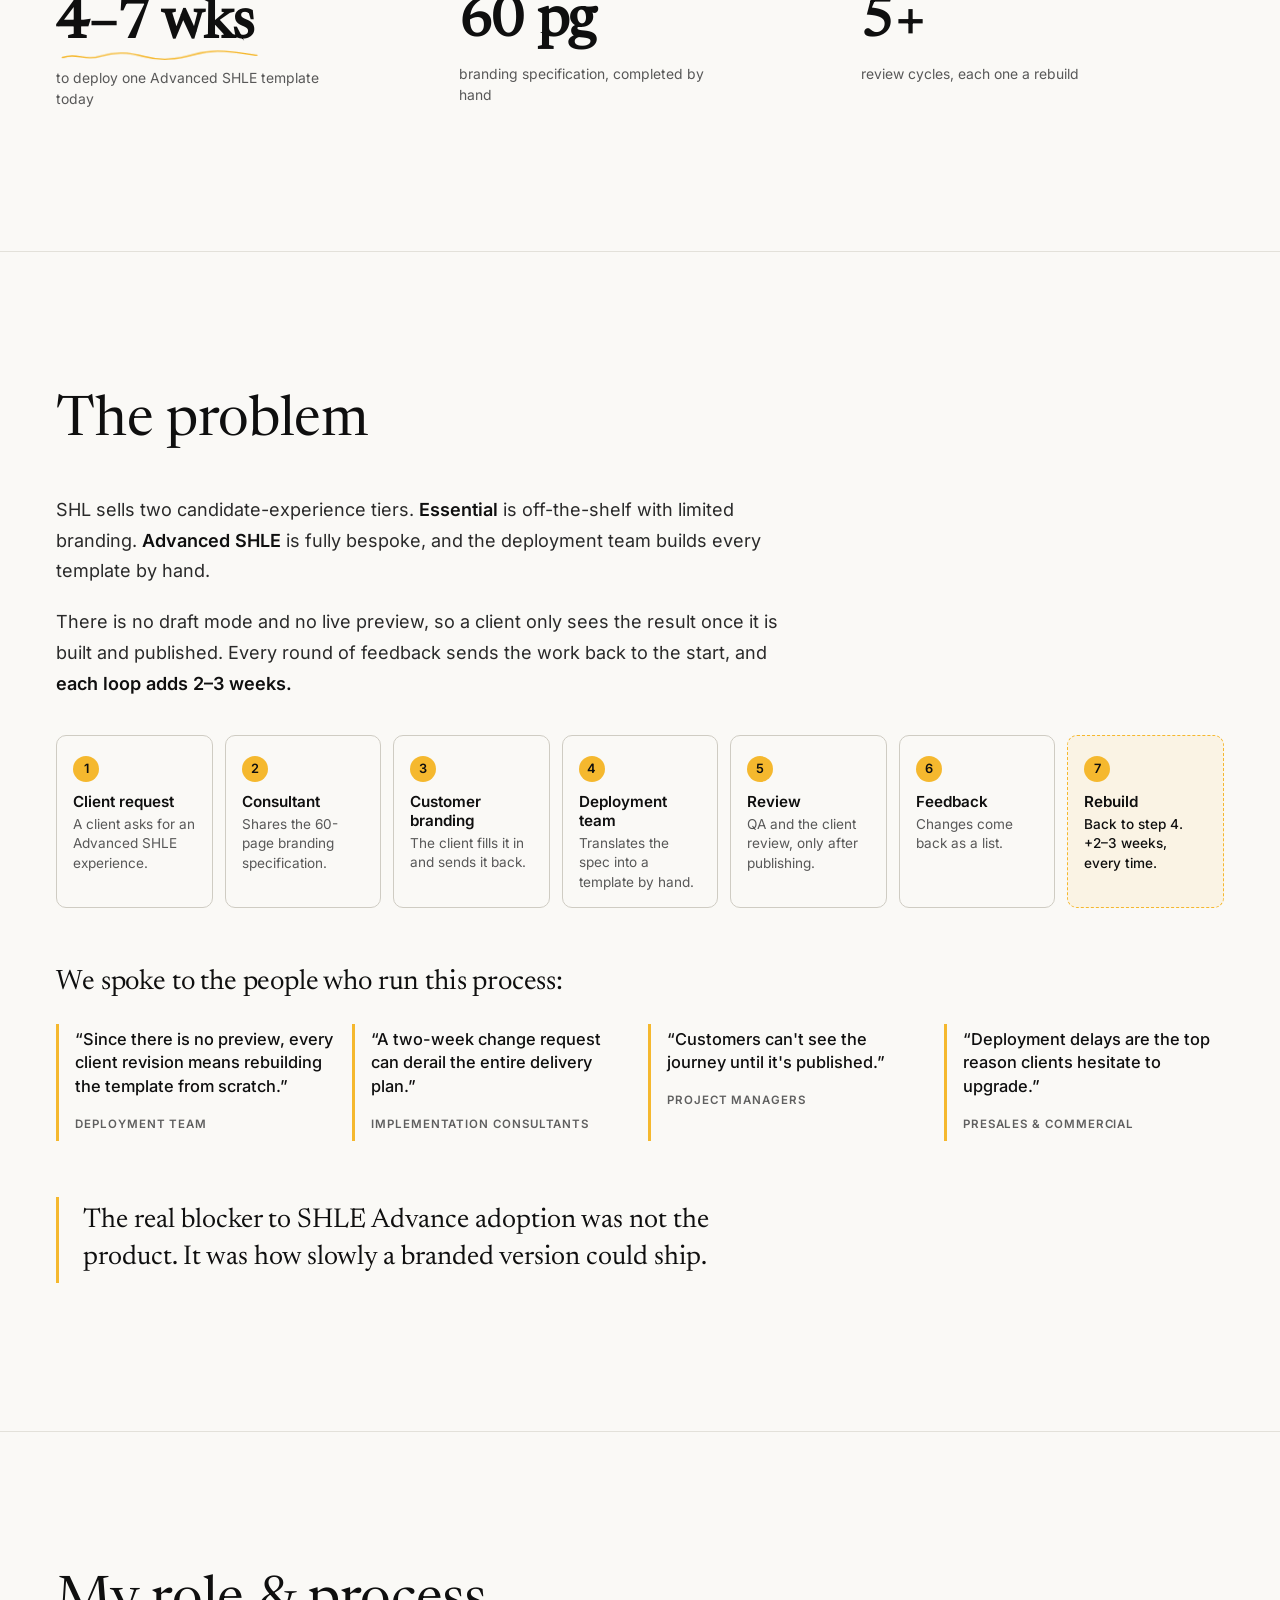
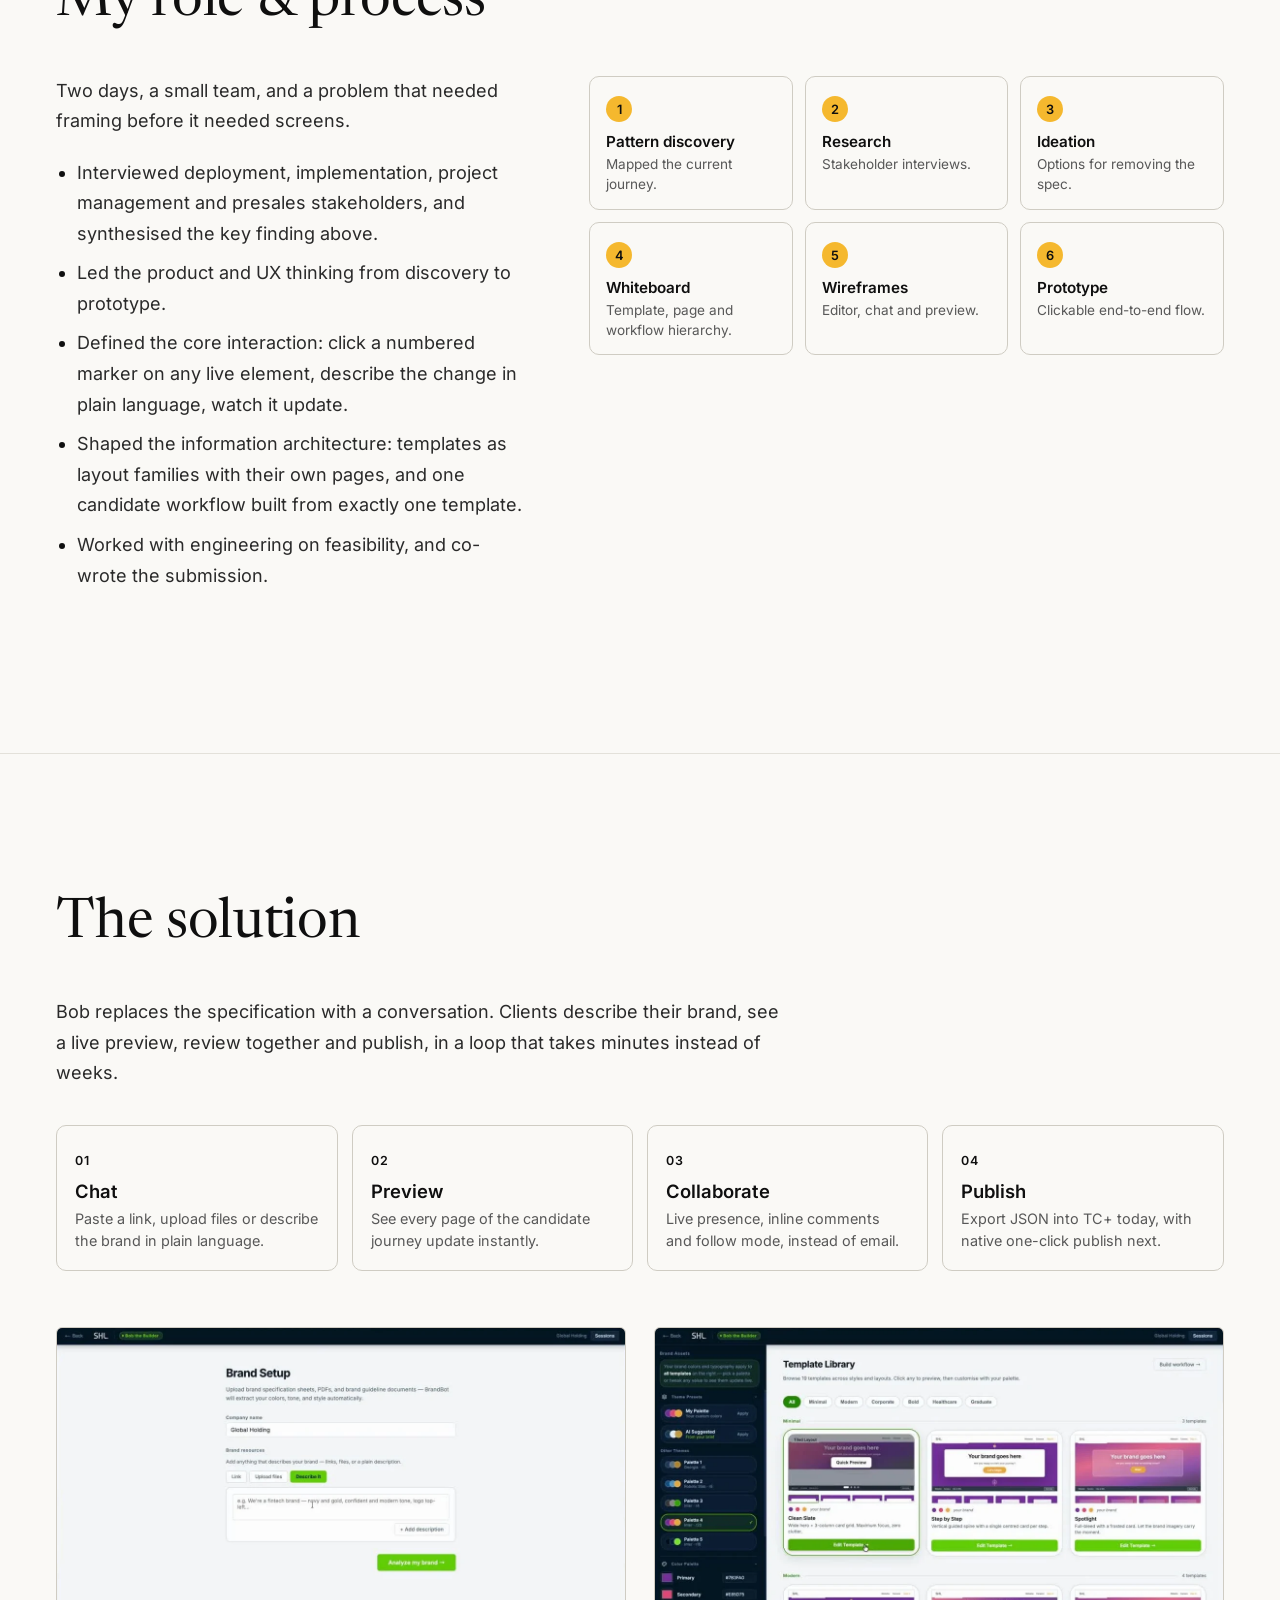
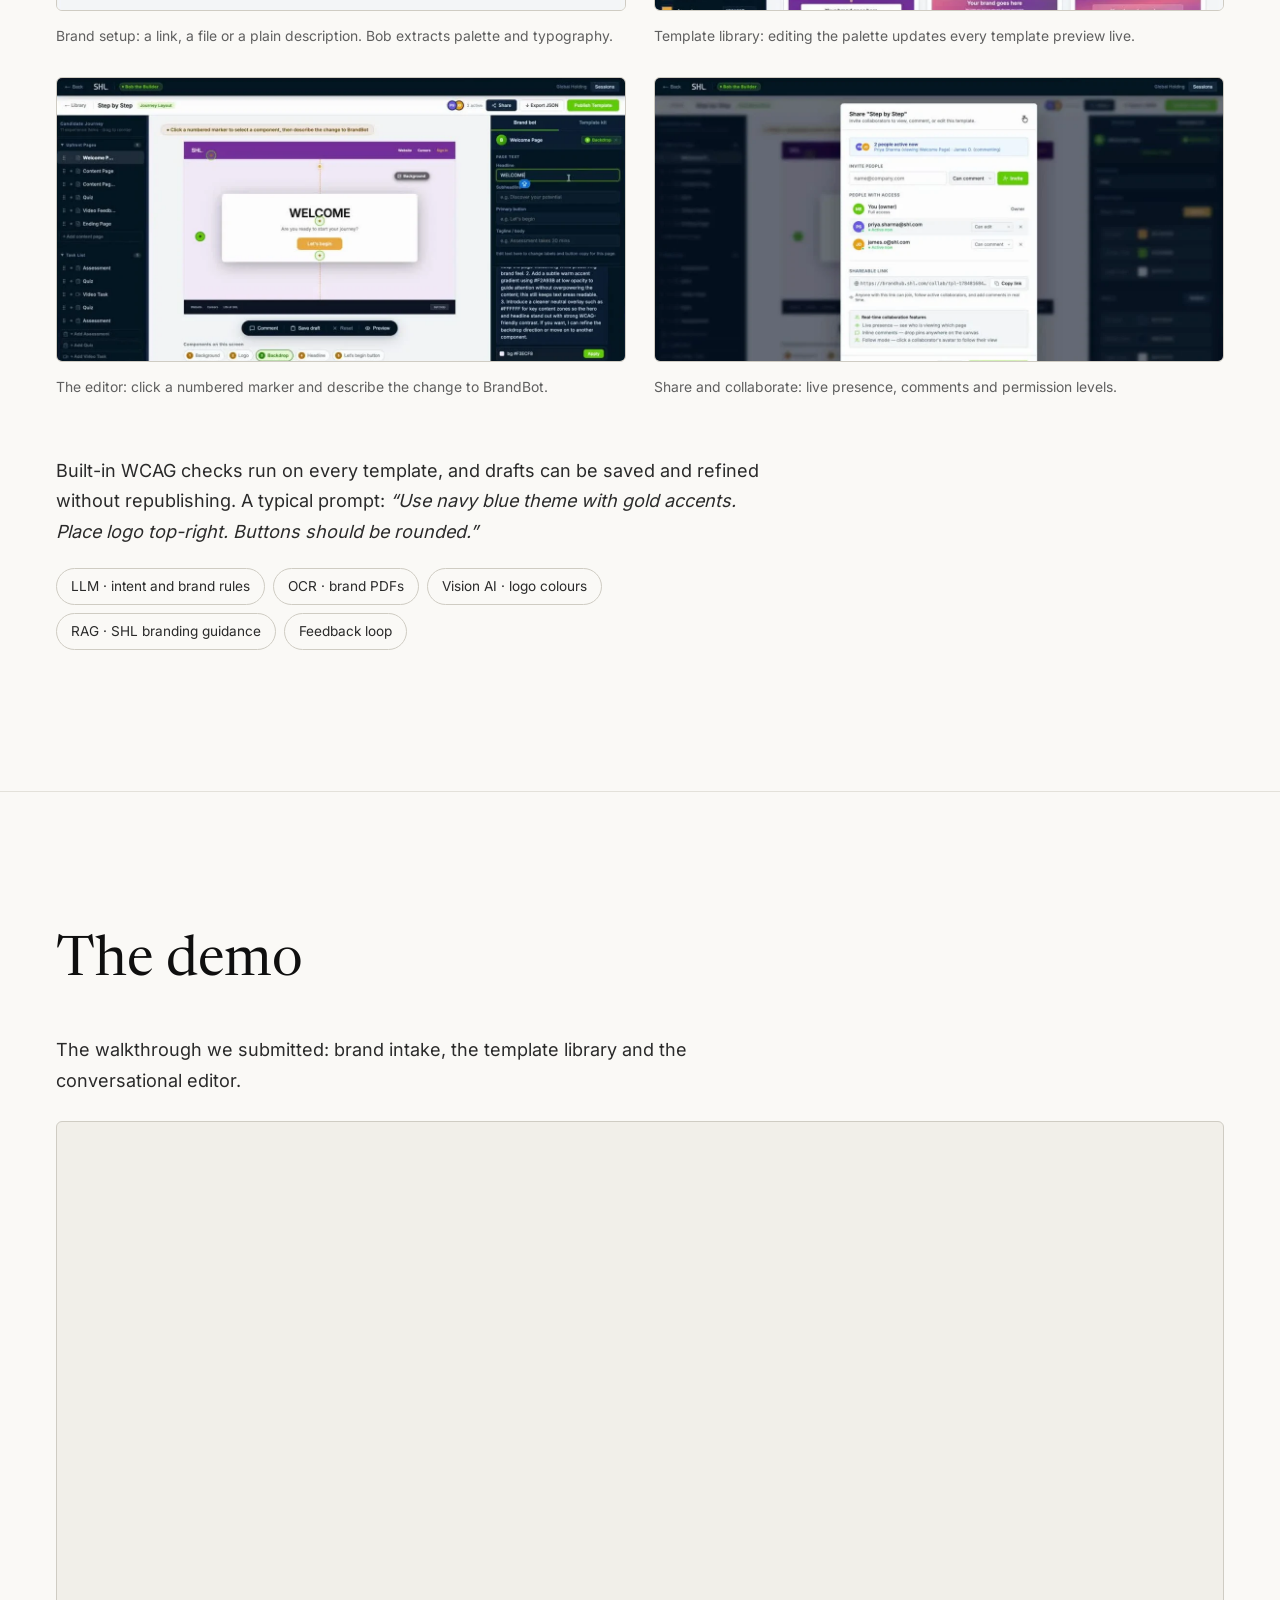
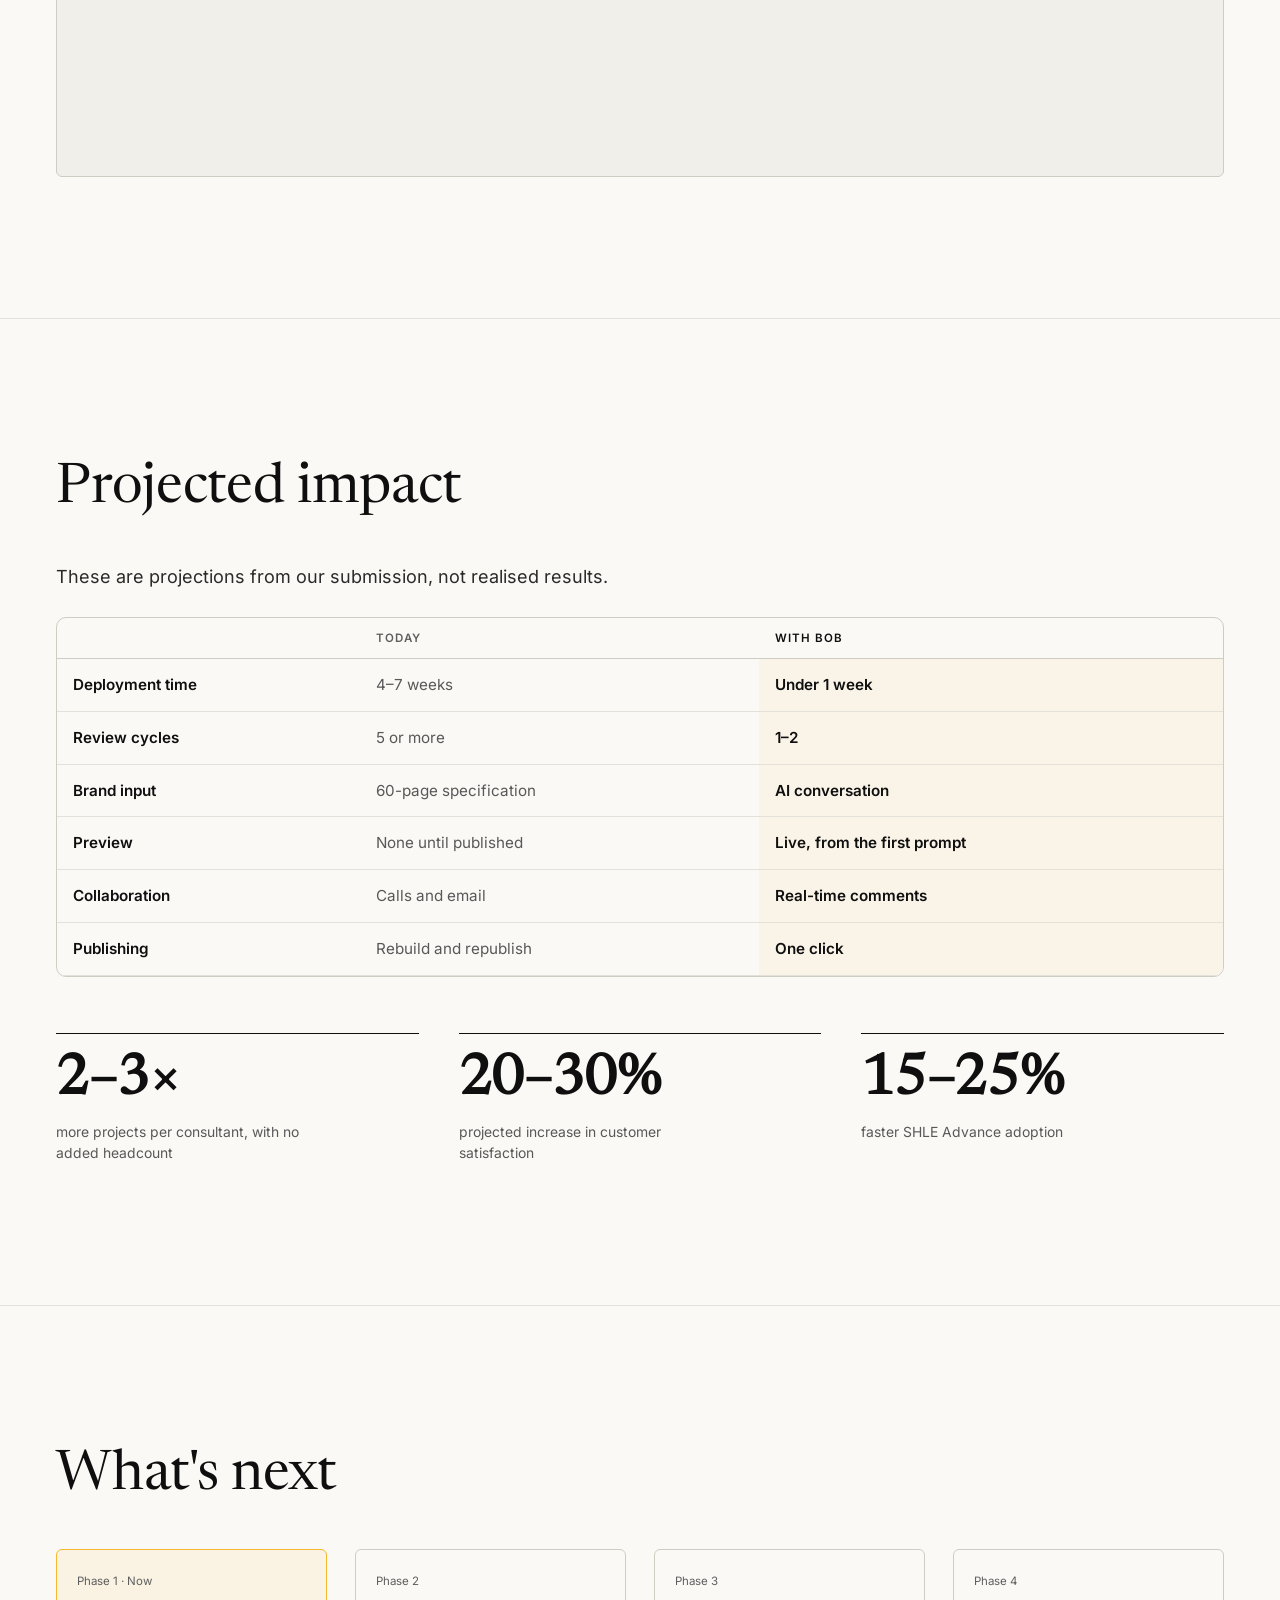
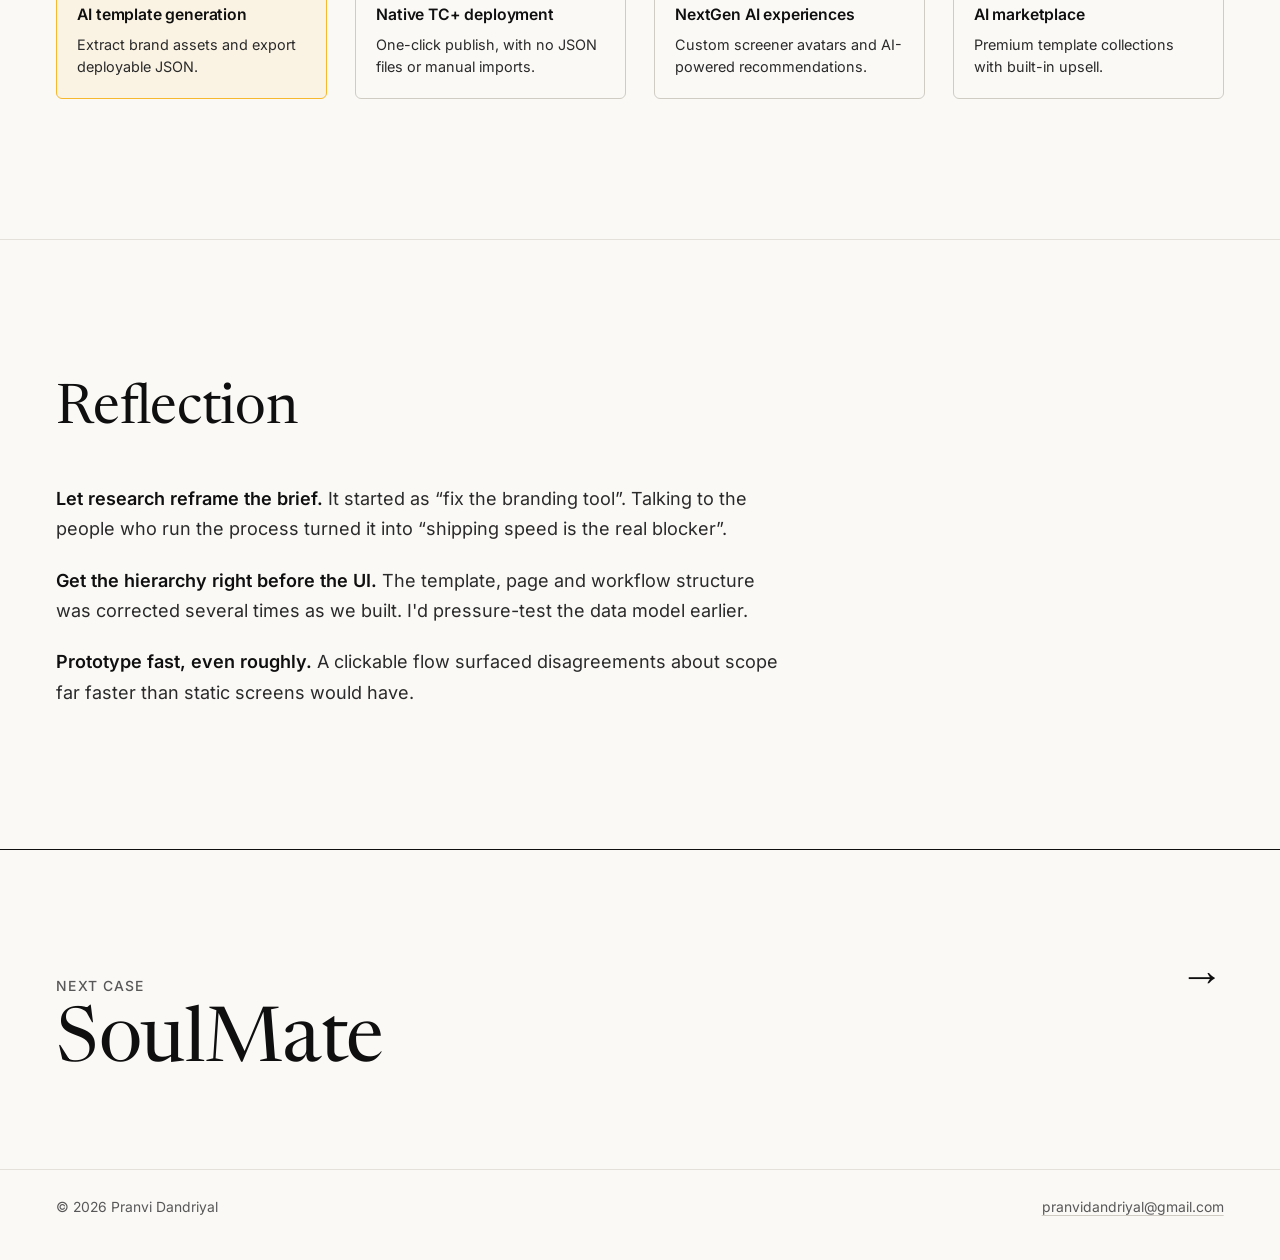
==== commit 410abc64: "Hero: premium editorial layout with photo, glass metric cards and icon focus pills; responsive stack" ====
--- a/bob-the-builder.html
+++ b/bob-the-builder.html
@@ -17,7 +17,7 @@
 <link rel="preload" href="fonts/newsreader-italic.woff2" as="font" type="font/woff2" crossorigin>
 <link rel="preload" href="fonts/inter.woff2" as="font" type="font/woff2" crossorigin>
 <script>try{var t=localStorage.getItem('theme');if(t)document.documentElement.setAttribute('data-theme',t)}catch(e){}document.documentElement.classList.add('js')</script>
-<link rel="stylesheet" href="styles.css?v=27">
+<link rel="stylesheet" href="styles.css?v=39">
 <style>
 .jr{display:grid;grid-template-columns:repeat(auto-fit,minmax(128px,1fr));gap:12px;counter-reset:j;margin:0;padding:0;list-style:none}
 .jr li{min-width:0;counter-increment:j;position:relative;border:1px solid var(--line-2);border-radius:10px;background:var(--paper);padding:16px 16px 14px}
@@ -110,11 +110,7 @@
   <hr class="rule">
   <div class="wrap foot-legal">
     <span>© 2026 Pranvi Dandriyal</span>
-    <nav class="foot-icons" aria-label="Elsewhere">
-      <a href="https://in.linkedin.com/in/pranvidandriyal" target="_blank" rel="noopener" aria-label="LinkedIn" title="LinkedIn"><svg viewBox="0 0 24 24" aria-hidden="true"><path fill="currentColor" d="M20.45 20.45h-3.56v-5.57c0-1.33-.03-3.04-1.85-3.04-1.86 0-2.14 1.45-2.14 2.94v5.67H9.35V9h3.41v1.56h.05c.48-.9 1.64-1.85 3.37-1.85 3.6 0 4.27 2.37 4.27 5.46v6.28ZM5.34 7.43a2.06 2.06 0 1 1 0-4.13 2.06 2.06 0 0 1 0 4.13ZM7.12 20.45H3.56V9h3.56v11.45ZM22.22 0H1.77C.79 0 0 .77 0 1.73v20.54C0 23.23.79 24 1.77 24h20.45c.98 0 1.78-.77 1.78-1.73V1.73C24 .77 23.2 0 22.22 0Z"/></svg></a>
-      <a href="mailto:pranvidandriyal@gmail.com" aria-label="Email" title="Email"><svg viewBox="0 0 24 24" aria-hidden="true"><path fill="currentColor" fill-rule="evenodd" d="M4 3h16a2 2 0 0 1 2 2v14a2 2 0 0 1-2 2H4a2 2 0 0 1-2-2V5a2 2 0 0 1 2-2Zm.6 3.2L12 11.8l7.4-5.6 1 1.4L12 14.2 3.6 7.6Z"/></svg></a>
-      <a href="pranvidandriyal-resume.pdf" aria-label="Résumé (PDF)" title="Résumé (PDF)"><svg viewBox="0 0 24 24" aria-hidden="true"><path fill="currentColor" fill-rule="evenodd" d="M6 1h8.6L20 6.4V21a2 2 0 0 1-2 2H6a2 2 0 0 1-2-2V3a2 2 0 0 1 2-2Zm8.5 .9V6h4.1ZM7.5 7h4.5v1.8H7.5Zm0 4h9v1.8h-9Zm0 4h9v1.8h-9Z"/></svg></a>
-    </nav>
+    <span><a href="mailto:pranvidandriyal@gmail.com">pranvidandriyal@gmail.com</a></span>
   </div>
 </footer>
 
@@ -128,7 +124,7 @@
     els.forEach(el => io.observe(el));
   } else { els.forEach(el => el.classList.add('in')); }
 </script>
-<script src="site.js?v=13" defer></script>
+<script src="site.js?v=15" defer></script>
 <script src="lightbox.js" defer></script>
 <script src="video-controls.js" defer></script>
 </body>
--- a/styles.css
+++ b/styles.css
@@ -27,6 +27,7 @@
   --line-2:  #CFCCC3;
 
   --pop:      #F5B82E;  /* marigold: decoration and fills only */
+  --gold:     #7A5200;  /* marigold-toned text and line icons on the light theme (7.1:1) */
   --pc:       var(--pop);
   --pc-ink:   var(--ink);
   --pc-text:  #0F0F0F;  /* text placed on top of --pop */
@@ -56,13 +57,13 @@
 @media (prefers-color-scheme: dark) {
   :root:not([data-theme="light"]) {
     --paper: #0F0F0F; --surface: #18181A; --ink: #F3F2EE; --body: #D8D7D2;
-    --muted: #A5A5A2; --faint: #9C9C98; --line: #2A2A29; --line-2: #3A3A38;
+    --muted: #A5A5A2; --faint: #9C9C98; --line: #2A2A29; --line-2: #3A3A38; --gold: #F5B82E;
     color-scheme: dark;
   }
 }
 :root[data-theme="dark"] {
   --paper: #0F0F0F; --surface: #18181A; --ink: #F3F2EE; --body: #D8D7D2;
-  --muted: #A5A5A2; --faint: #9C9C98; --line: #2A2A29; --line-2: #3A3A38;
+  --muted: #A5A5A2; --faint: #9C9C98; --line: #2A2A29; --line-2: #3A3A38; --gold: #F5B82E;
   color-scheme: dark;
 }
 
@@ -100,7 +101,7 @@
 
 /* ---- Layout ---------------------------------------------------------- */
 .wrap { max-width: var(--maxw); margin-inline: auto; padding-inline: var(--gutter); }
-.section { padding-block: clamp(56px, 9vw, 120px); }
+.section { padding-block: clamp(72px, 11vw, 168px); }
 .section--tint { background: var(--surface); }
 .rule { height: 1px; background: var(--line); border: 0; }
 
@@ -196,23 +197,59 @@
 .tbtn svg { width: 16px; height: 16px; }
 
 /* ---- Hero ------------------------------------------------------------ */
-.hero { padding-block: clamp(40px, 7vw, 104px) clamp(40px, 6vw, 88px); }
-.hero h1 { font-family: var(--f-serif); font-weight: 400; font-size: clamp(1.85rem, 1.3rem + 1.7vw, 2.6rem); line-height: 1.18; letter-spacing: -0.006em; color: var(--ink); max-width: 18ch; text-wrap: balance; margin: 0; }
-.hero__lede { font-size: var(--step-0); line-height: 1.6; color: var(--muted); max-width: 42ch; margin-top: 16px; }
-.hero__cta { display: flex; flex-wrap: wrap; align-items: center; gap: 8px 28px; margin-top: 24px; font-weight: 500; }
+/* ---- Hero: premium editorial ---------------------------------------- */
+.hv { position: relative; isolation: isolate; overflow: hidden; padding-block: clamp(56px, 8vw, 120px) clamp(56px, 7vw, 104px); }
+.hv::before { content: ""; position: absolute; inset: 0; z-index: -1; pointer-events: none; opacity: .05;
+  background-image: url("data:image/svg+xml,%3Csvg xmlns='http://www.w3.org/2000/svg' width='180' height='180'%3E%3Cfilter id='n'%3E%3CfeTurbulence type='fractalNoise' baseFrequency='.85' numOctaves='2' stitchTiles='stitch'/%3E%3CfeColorMatrix values='0 0 0 0 1 0 0 0 0 1 0 0 0 0 1 0 0 0 .9 0'/%3E%3C/filter%3E%3Crect width='100%25' height='100%25' filter='url(%23n)'/%3E%3C/svg%3E"); }
+:root[data-theme="light"] .hv::before { filter: invert(1); opacity: .06; }
+@media (prefers-color-scheme: light) { :root:not([data-theme]) .hv::before { filter: invert(1); opacity: .06; } }
+.hv::after { content: ""; position: absolute; inset: 0; z-index: -1; pointer-events: none;
+  background: radial-gradient(38% 46% at 14% 78%, color-mix(in srgb, var(--pop) 15%, transparent), transparent 70%), radial-gradient(46% 40% at 92% 10%, color-mix(in srgb, var(--pop) 7%, transparent), transparent 70%); }
+.hv-intro { display: flex; align-items: center; flex-wrap: wrap; gap: 6px 14px; margin: 0; color: var(--muted); font-size: var(--step--1); letter-spacing: .02em; }
+.hv-intro b { font-weight: 500; color: var(--ink); }
+.hv-intro i { width: 5px; height: 5px; border-radius: 50%; background: var(--pop); }
+.hv h1 { margin: clamp(22px, 3vw, 40px) 0 0; font-family: var(--f-serif); font-weight: 400; font-size: clamp(2.4rem, .8rem + 4.5vw, 4.4rem); line-height: 1.08; letter-spacing: -.022em; color: var(--ink); text-wrap: balance; }
+.hv h1 .hl { font-style: italic; }
+.hv-lower { display: grid; gap: 24px 18px; margin-top: clamp(40px, 5vw, 72px); align-items: stretch; grid-template-columns: minmax(100px, 32%) minmax(0, 1fr); }
+.hv-pt { position: relative; }
+.hv-pt::before { content: ""; position: absolute; left: 50%; top: 50%; width: 220%; aspect-ratio: 1; transform: translate(-50%, -50%); z-index: -1; background: radial-gradient(closest-side, color-mix(in srgb, var(--pop) 22%, transparent), transparent 100%); }
+.hv-pt .win { position: relative; width: 100%; height: 100%; min-height: 190px; overflow: hidden; border-radius: 16px; box-shadow: 0 24px 44px -26px rgba(0,0,0,.6); }
+.hv-pt img { position: absolute; inset: 0; width: 100%; height: 100%; object-fit: cover; object-position: 50% 14%; }
+.hv-copy { display: flex; flex-direction: column; justify-content: center; gap: 22px; min-width: 0; }
+.hv-copy .hero__cta { flex-direction: column; align-items: flex-start; gap: 4px; }
+.hv-copy .btn { white-space: nowrap; padding: 0 18px; }
+.hv-copy p { margin: 0; max-width: 40ch; color: var(--muted); font-size: var(--step-0); line-height: 1.65; }
+.hero__cta { display: flex; flex-wrap: wrap; align-items: center; gap: 8px 28px; margin-top: 0; font-weight: 500; }
 .hero__cta .btn { display: inline-flex; align-items: center; gap: 10px; min-height: 48px; padding: 0 22px; border: 1px solid var(--ink); border-radius: 999px; color: var(--ink); transition: background .2s, color .2s; }
 .hero__cta .btn:hover { background: var(--pop); border-color: var(--pop); color: #0F0F0F; }
 .hero__cta .ul { display: inline-flex; align-items: center; min-height: 44px; background: linear-gradient(currentColor, currentColor) 0 calc(50% + .8em) / 0 1px no-repeat; background-origin: content-box; transition: background-size .25s; }
 .hero__cta .ul:hover { background-size: 100% 1px; }
-.halo { position: relative; width: 230px; justify-self: start; margin-top: 8px; cursor: default; }
-.halo::before { content: ""; position: absolute; left: 50%; top: 46%; width: 78%; aspect-ratio: 1; border-radius: 50%; background: var(--pop); transform: translate(calc(-50% + var(--dx, 0px)), calc(-50% + var(--dy, 0px))); }
-.halo img { position: relative; display: block; width: 100%; height: auto; filter: grayscale(0); transform: translate(var(--px, 0px), var(--py, 0px)); transition: filter .5s ease; }
-.halo:hover img, .halo.on img { filter: grayscale(1) contrast(1.06); }
-@media (min-width: 860px) {
-  .hero { display: grid; grid-template-columns: minmax(0, 1.25fr) minmax(0, 1fr); align-items: center; gap: clamp(32px, 5vw, 72px); }
-  .halo { width: min(100%, 300px); justify-self: center; margin-top: 0; }
-}
-@media (min-width: 900px) { .hero h1 { max-width: 24ch; } .hero__lede { max-width: 44ch; } }
+.hv-mets { grid-column: 1 / -1; display: grid; grid-template-columns: 1fr 1fr; grid-template-rows: 1fr 1fr; gap: 10px; }
+.glass { display: flex; flex-direction: column; justify-content: space-between; gap: 6px; padding: 16px 18px 18px; border-radius: 18px; background: color-mix(in srgb, var(--ink) 5%, transparent); -webkit-backdrop-filter: blur(14px); backdrop-filter: blur(14px); box-shadow: inset 0 1px 0 color-mix(in srgb, var(--ink) 8%, transparent), 0 22px 40px -26px rgba(0,0,0,.45); transition: transform .35s cubic-bezier(.2,.7,.2,1), background .3s; }
+.glass:hover { transform: translateY(-2px); background: color-mix(in srgb, var(--ink) 8%, transparent); }
+.glass b { font-family: var(--f-serif); font-weight: 400; font-size: 1.25rem; line-height: 1.15; color: var(--ink); letter-spacing: -.01em; }
+.glass span { font-size: var(--step--1); color: var(--muted); line-height: 1.45; }
+.glass.first { grid-column: 2; grid-row: 1 / span 2; }
+.glass.first b { font-size: clamp(2.8rem, 2rem + 4vw, 3.8rem); line-height: 1; color: var(--gold); }
+.hv-focus { margin-top: clamp(40px, 5vw, 72px); display: flex; align-items: center; flex-wrap: wrap; gap: 14px 18px; }
+.hv-focus > p { margin: 0 8px 0 0; font-size: .75rem; letter-spacing: .14em; text-transform: uppercase; color: var(--muted); }
+.hv-pills { display: flex; flex-wrap: wrap; gap: 10px; list-style: none; margin: 0; padding: 0; }
+.hv-pills li { display: inline-flex; align-items: center; gap: 12px; padding: 12px 22px 12px 16px; border-radius: 999px; border: 1px solid color-mix(in srgb, var(--pop) 38%, transparent); background: color-mix(in srgb, var(--ink) 3%, transparent); color: var(--ink); font-size: var(--step--1); transition: background .3s, border-color .3s; }
+.hv-pills li:hover { background: color-mix(in srgb, var(--pop) 10%, transparent); border-color: color-mix(in srgb, var(--pop) 65%, transparent); }
+.hv-pills svg { width: 22px; height: 22px; flex: none; fill: none; stroke: var(--gold); stroke-width: 1.5; stroke-linecap: round; stroke-linejoin: round; }
+@media (min-width: 600px) { .glass { padding: 20px 22px 22px; } .glass b { font-size: 1.5rem; } .hv-lower { gap: 28px 24px; } .hv-copy .hero__cta { flex-direction: row; align-items: center; gap: 8px 28px; } .hv-copy .btn { padding: 0 22px; } }
+@media (min-width: 900px) {
+  .hv-lower { grid-template-columns: 210px minmax(0, 1fr) minmax(0, 26rem); gap: clamp(32px, 5vw, 72px); }
+  .hv-pt .win { min-height: 250px; }
+  .hv-mets { grid-column: auto; display: flex; flex-direction: column; gap: 12px; }
+  .glass, .glass.first { grid-column: auto; grid-row: auto; flex-direction: column; justify-content: flex-start; gap: 4px; padding: 16px 22px 18px; }
+  .glass b { font-size: 1.7rem; }
+  .glass.first b { font-size: 2rem; }
+}
+.about__facts { margin-top: 28px; }
+.about__facts dl { border-top: 1px solid var(--line-2); padding: 16px 0 20px; margin: 0; }
+.about__facts dt { font-size: var(--step--1); color: var(--muted); }
+.about__facts dd { margin: 4px 0 0; color: var(--ink); font-size: var(--step-0); line-height: 1.45; }
 
 /* word-by-word headline reveal (site.js) */
 .hw { display: inline-block; vertical-align: bottom; }
@@ -224,7 +261,7 @@
 .sec-head h2 { font-family: var(--f-serif); font-weight: 400; font-size: var(--step-3); line-height: 1; letter-spacing: -0.006em; color: var(--ink); }
 
 /* ---- Work index + sticky preview -------------------------------------- */
-.work-wrap { padding-block: clamp(40px, 6vw, 88px); }
+.work-wrap { padding-block: clamp(72px, 10vw, 152px); }
 .split-work { display: grid; }
 ul.idx { list-style: none; padding: 0; }
 .row {
@@ -264,36 +301,26 @@
 }
 
 /* ---- About ----------------------------------------------------------- */
-.about { display: grid; gap: 28px; padding-block: clamp(40px, 6vw, 88px); border-top: 1px solid var(--line-2); }
+.about { display: grid; gap: 28px; padding-block: clamp(72px, 10vw, 152px); border-top: 1px solid var(--line-2); }
 .about .a1 h2 { font-family: var(--f-serif); font-weight: 400; font-size: var(--step-3); line-height: 1.1; letter-spacing: -0.006em; color: var(--ink); }
 .about__lead { font-family: var(--f-serif); font-weight: 400; font-size: var(--step-2); line-height: 1.18; letter-spacing: -0.006em; color: var(--ink); text-wrap: pretty; margin-bottom: .8em; }
 .about__body p { margin-bottom: 1.1em; color: var(--muted); max-width: 60ch; }
-.about__facts { margin-top: 28px; display: grid; gap: 0; }
-.about__facts dl { border-top: 1px solid var(--line-2); padding: 12px 0; font-size: var(--step--1); margin: 0; }
-.about__facts dt { font-size: var(--step--1); letter-spacing: .08em; text-transform: uppercase; color: var(--muted); font-weight: 500; }
-.about__facts dd { margin: 4px 0 0; color: var(--ink); font-weight: 500; font-size: var(--step-0); }
 .rd .rw { color: var(--muted); transition: color .3s ease; }
 .rd .rw.on { color: var(--ink); }
 @media (min-width: 900px) {
   .about { grid-template-columns: repeat(12, 1fr); gap: 24px; }
   .about .a1 { grid-column: 1 / 4; }
   .about .a2 { grid-column: 4 / 11; }
-  .about__facts { grid-template-columns: repeat(3, 1fr); gap: 24px; }
-  .about__facts dl { border-top: 1px solid var(--line-2); }
 }
 
 /* ---- Contact ---------------------------------------------------------- */
-.contact { padding-block: clamp(48px, 8vw, 120px) 40px; border-top: 1px solid var(--ink); }
+.contact { padding-block: clamp(80px, 11vw, 168px) 56px; border-top: 1px solid var(--ink); }
 .contact h2 { font-family: var(--f-serif); font-weight: 400; font-size: var(--step-5); line-height: 1.12; letter-spacing: -0.006em; color: var(--ink); margin: .2em 0 .4em; text-wrap: balance; }
 .contact__mail { font-family: var(--f-serif); font-size: var(--step-3); line-height: 1.1; letter-spacing: -0.006em; color: var(--ink); display: inline-block; overflow-wrap: anywhere; border-bottom: 2px solid var(--ink); transition: border-color .2s; }
 .contact__mail:hover { border-color: var(--pop); }
 .contact__links { display: flex; flex-wrap: wrap; gap: 4px 28px; margin-top: 28px; font-weight: 500; color: var(--ink); }
 .contact__links a { display: inline-flex; align-items: center; min-height: 44px; background: linear-gradient(currentColor, currentColor) 0 calc(50% + .75em) / 0 1px no-repeat; background-origin: content-box; transition: background-size .25s; }
 .contact__links a:hover { background-size: 100% 1px; }
-.contact__icons { display: flex; gap: 12px; margin-top: 28px; margin-left: -10px; }
-.contact__icons a { display: inline-flex; align-items: center; justify-content: center; width: 52px; height: 52px; border-radius: 50%; color: var(--ink); transition: background-color .2s, color .2s; }
-.contact__icons a:hover, .contact__icons a:focus-visible { background: var(--surface); color: var(--pop); }
-.contact__icons svg { width: 26px; height: 26px; }
 
 /* ---- Footer ----------------------------------------------------------- */
 footer { background: transparent; }
@@ -301,17 +328,13 @@
 .foot-legal span, .foot-legal a { font-size: var(--step--1); color: var(--muted); }
 .foot-legal a:hover { color: var(--ink); }
 .foot-legal a { text-decoration: underline; text-underline-offset: 3px; text-decoration-color: var(--line-2); }
-.foot-icons { display: flex; gap: 4px; margin-right: -12px; }
-.foot-icons a { display: inline-flex; align-items: center; justify-content: center; width: 44px; height: 44px; border-radius: 50%; color: var(--muted); text-decoration: none; transition: color .2s, background-color .2s; }
-.foot-icons a:hover, .foot-icons a:focus-visible { color: var(--ink); background: var(--surface); }
-.foot-icons svg { width: 20px; height: 20px; }
 
 /* =========================================================================
    Case study pages
    Each page sets --pc / --pc-ink inline on <body data-case>; every accent
    below inherits that project's color.
    ========================================================================= */
-.case-head { padding-block: clamp(52px, 9vw, 104px) clamp(30px,5vw,56px); }
+.case-head { padding-block: clamp(64px, 10vw, 128px) clamp(40px,6vw,72px); }
 .back { font-family: var(--f-mono); font-size: var(--step--1); color: var(--muted); display:inline-flex; gap:8px; align-items:center; }
 .back:hover { color: var(--pc-ink); }
 .case-head h1 {
@@ -333,7 +356,7 @@
 .spec dd { margin: 6px 0 0; color: var(--ink); font-size: var(--step-0); }
 
 /* hero image */
-.case-hero-img { margin-block: clamp(28px,5vw,52px); }
+.case-hero-img { margin-block: clamp(40px,6vw,72px); }
 .frame {
   border: 1px solid var(--line-2); border-radius: 6px; overflow: hidden;
   background: var(--surface); position: relative; aspect-ratio: 16/9;
@@ -505,7 +528,7 @@
 
 /* next case */
 .next-case { border-top: 1px solid var(--line); }
-.next-case a { display: flex; align-items: baseline; justify-content: space-between; gap: 20px; padding-block: clamp(32px,6vw,64px); }
+.next-case a { display: flex; align-items: baseline; justify-content: space-between; gap: 20px; padding-block: clamp(40px,7vw,88px); }
 .next-case .eyebrow { margin-bottom: 10px; }
 .next-case h2 { font-family: var(--f-display); font-weight:600; font-size: var(--step-3); color: var(--ink); letter-spacing:-0.02em; transition: color .2s; }
 .next-case a:hover h2, .next-case a:focus-visible h2 { color: var(--pc-ink); }
@@ -534,7 +557,7 @@
   .nav a { font-size: 0.86rem; }
   .next-case a > div { min-width: 0; }
   .next-case h2 { overflow-wrap: anywhere; }
-  .hero h1, .case-head h1 { hyphens: auto; overflow-wrap: break-word; }
+  .case-head h1 { hyphens: auto; overflow-wrap: break-word; }
 }
 
 /* ---- Motion ---------------------------------------------------------- */
@@ -543,7 +566,7 @@
 @media (prefers-reduced-motion: reduce) {
   * { scroll-behavior: auto !important; }
   .reveal { opacity: 1; transform: none; transition: none; }
-  .row, .row::before, .row .t, .halo img, .nav a { transition: none !important; }
+  .row, .row::before, .row .t, .glass, .hv-pills li, .nav a { transition: none !important; }
 }
 
 /* ---- Print / save as PDF -------------------------------------------- */
@@ -616,3 +639,5 @@
 .stat__num .u { font-family: var(--f-sans); font-size: .36em; font-weight: 500; letter-spacing: 0; margin-left: .25em; color: var(--muted); }
 .stat__label { font-size: var(--step--1); line-height: 1.5; max-width: 30ch; }
 .insight { font-family: var(--f-serif); font-weight: 400; font-size: var(--step-2); line-height: 1.2; letter-spacing: -0.006em; color: var(--ink); max-width: 34ch; text-wrap: balance; }
+
+@media (max-width: 400px) { .hv-copy .btn { padding: 0 14px; gap: 6px; font-size: .9rem; } .hv-copy p { font-size: .95rem; } }
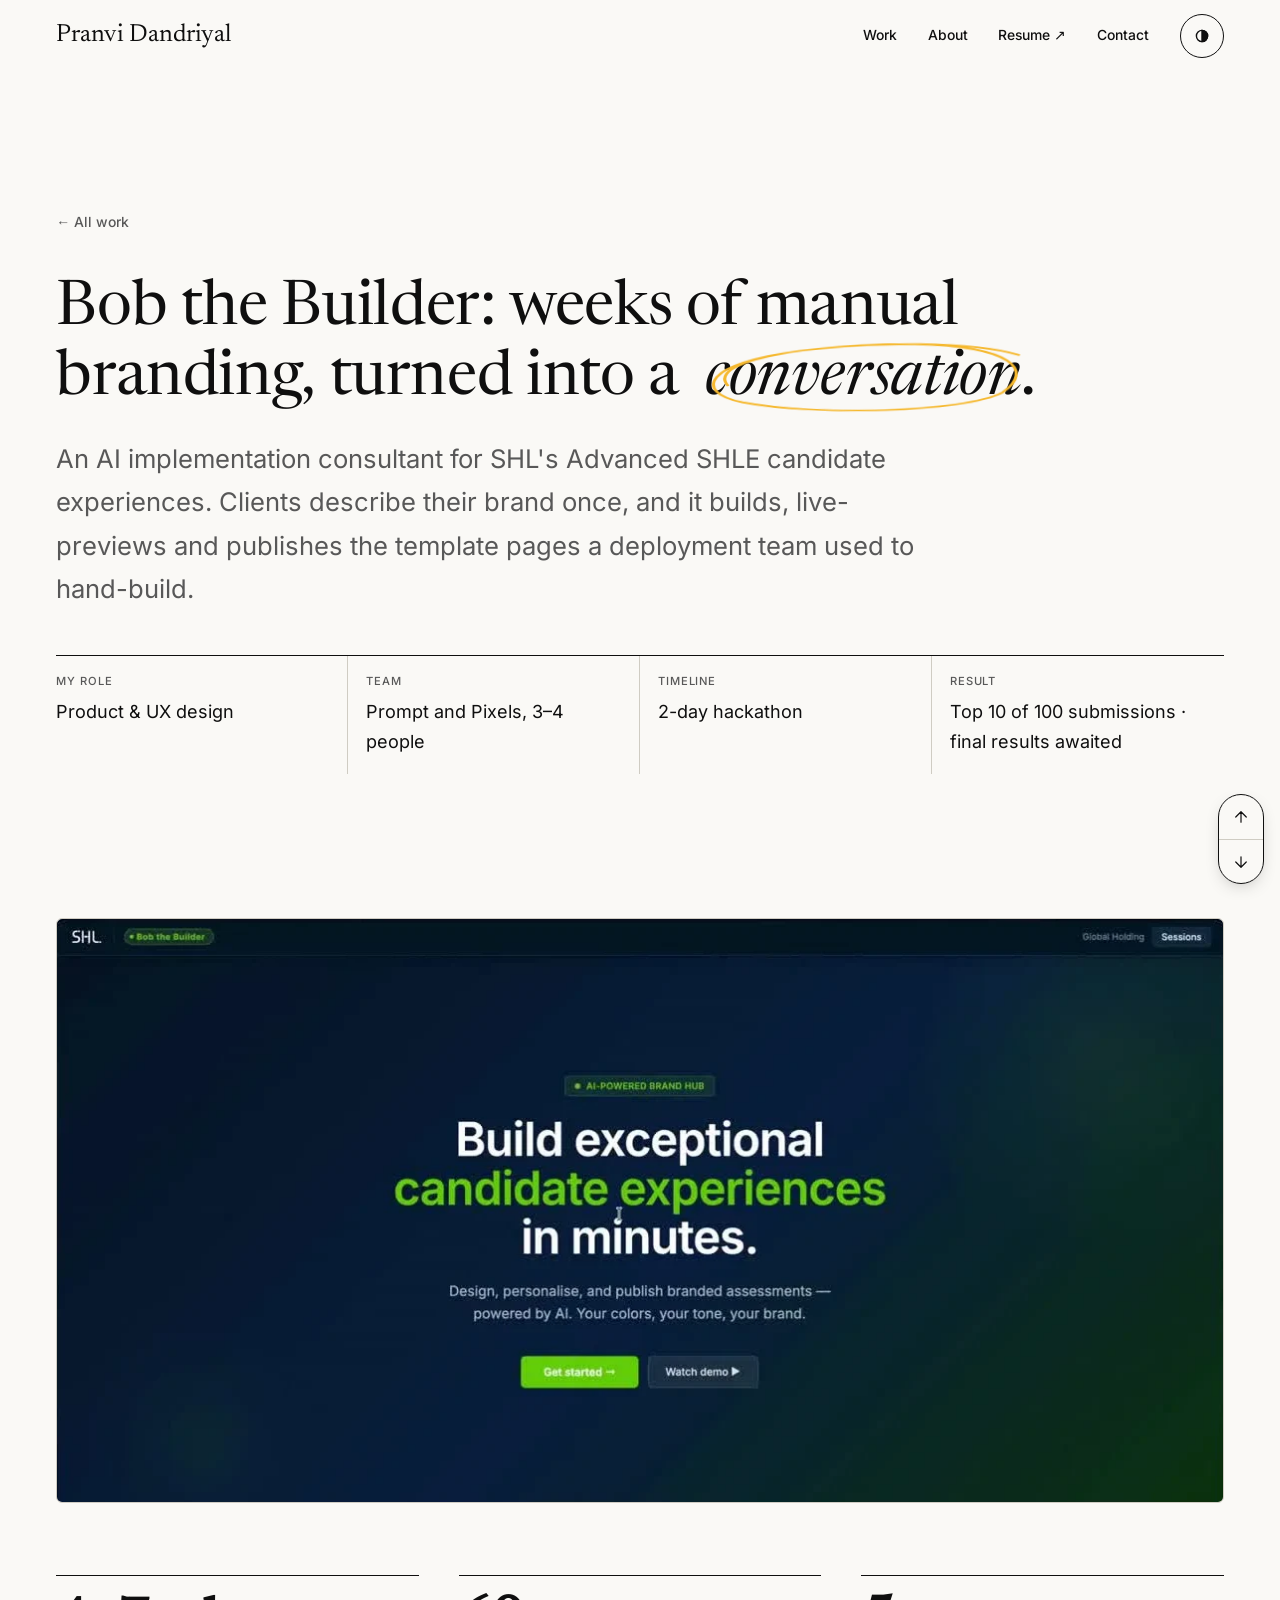
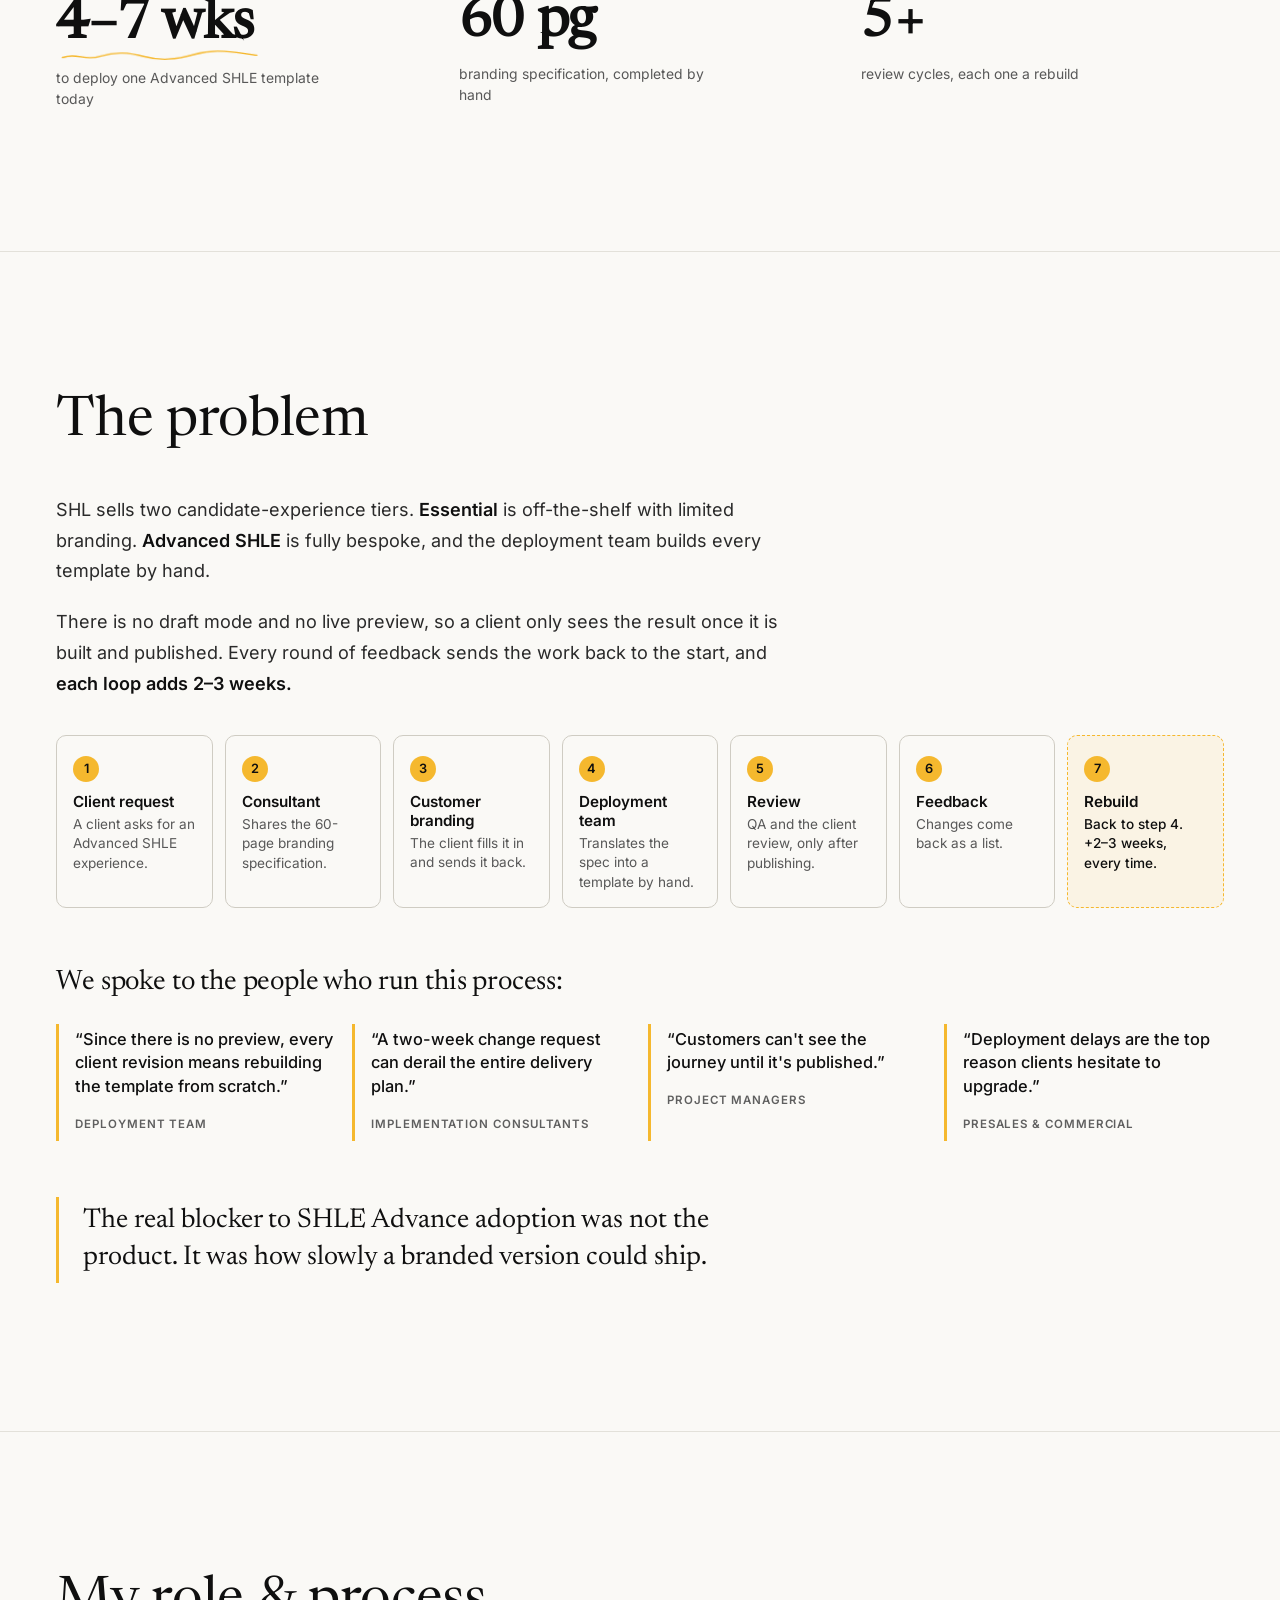
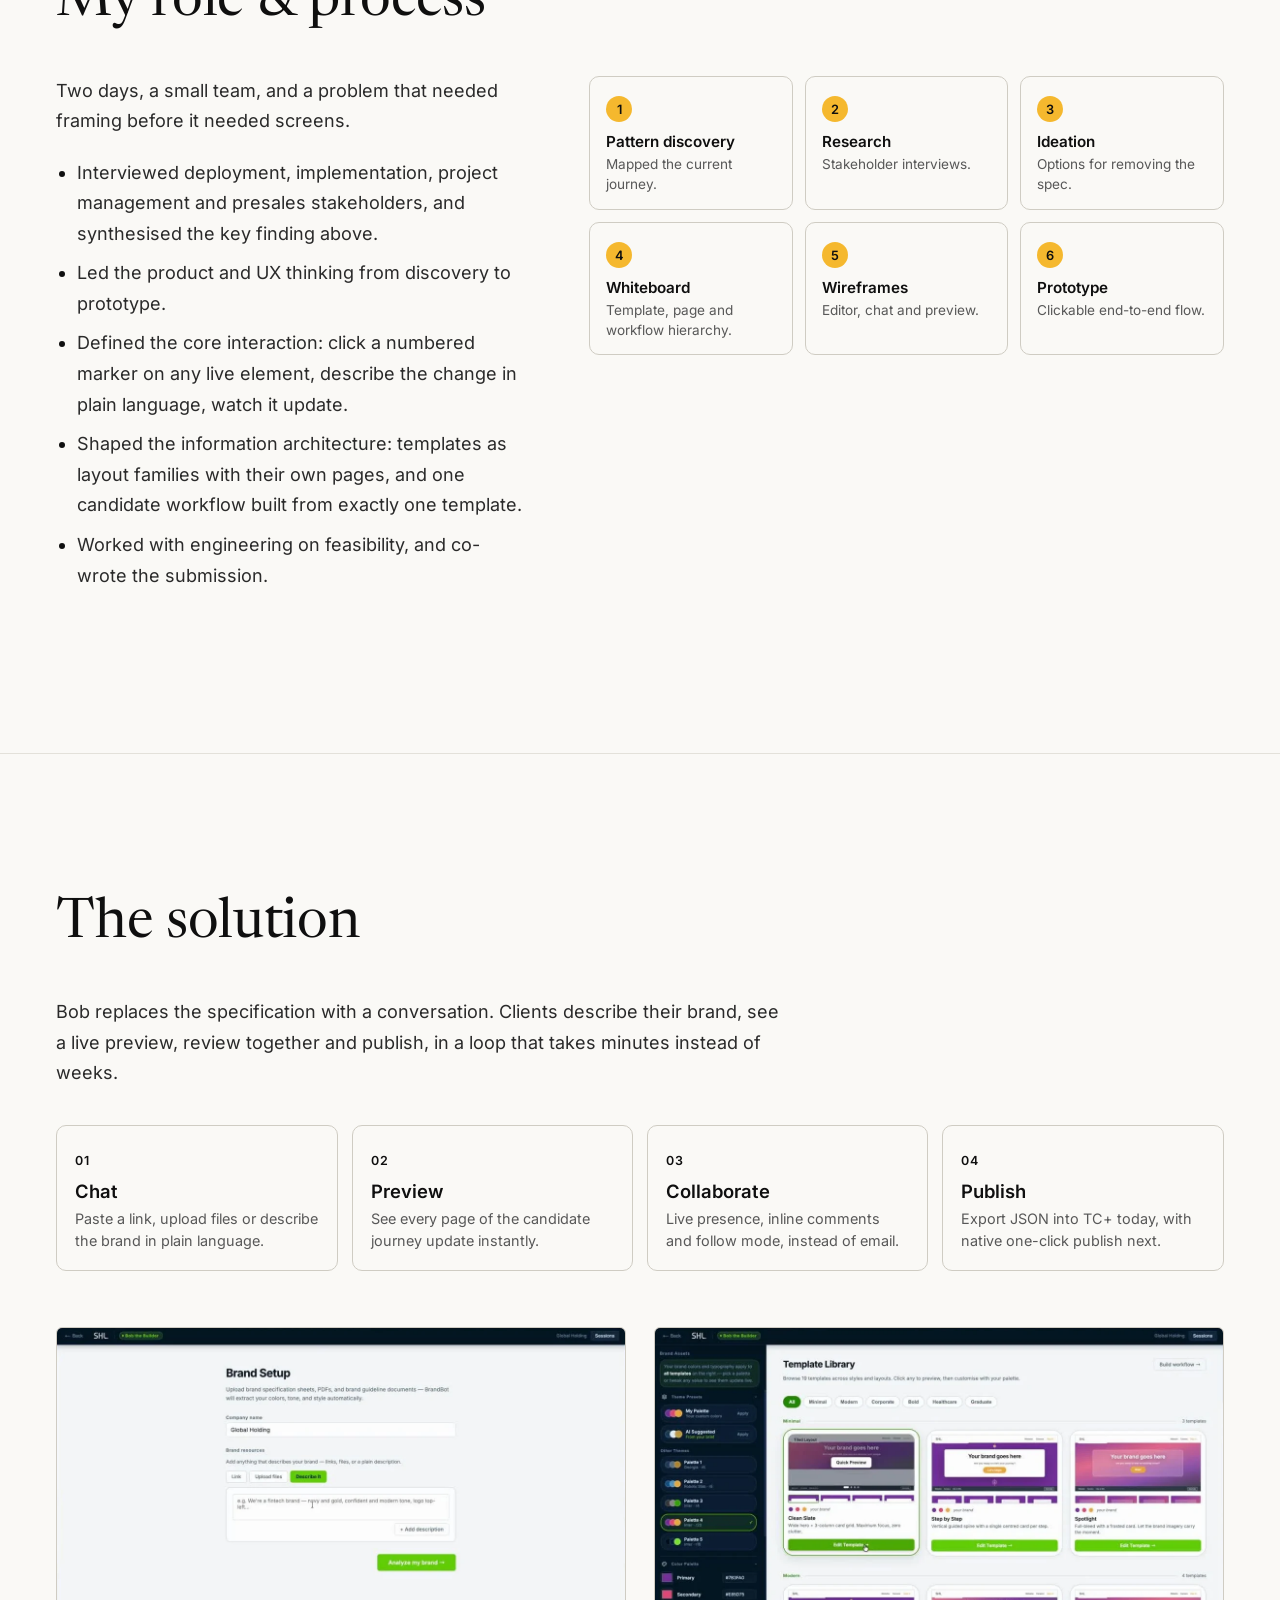
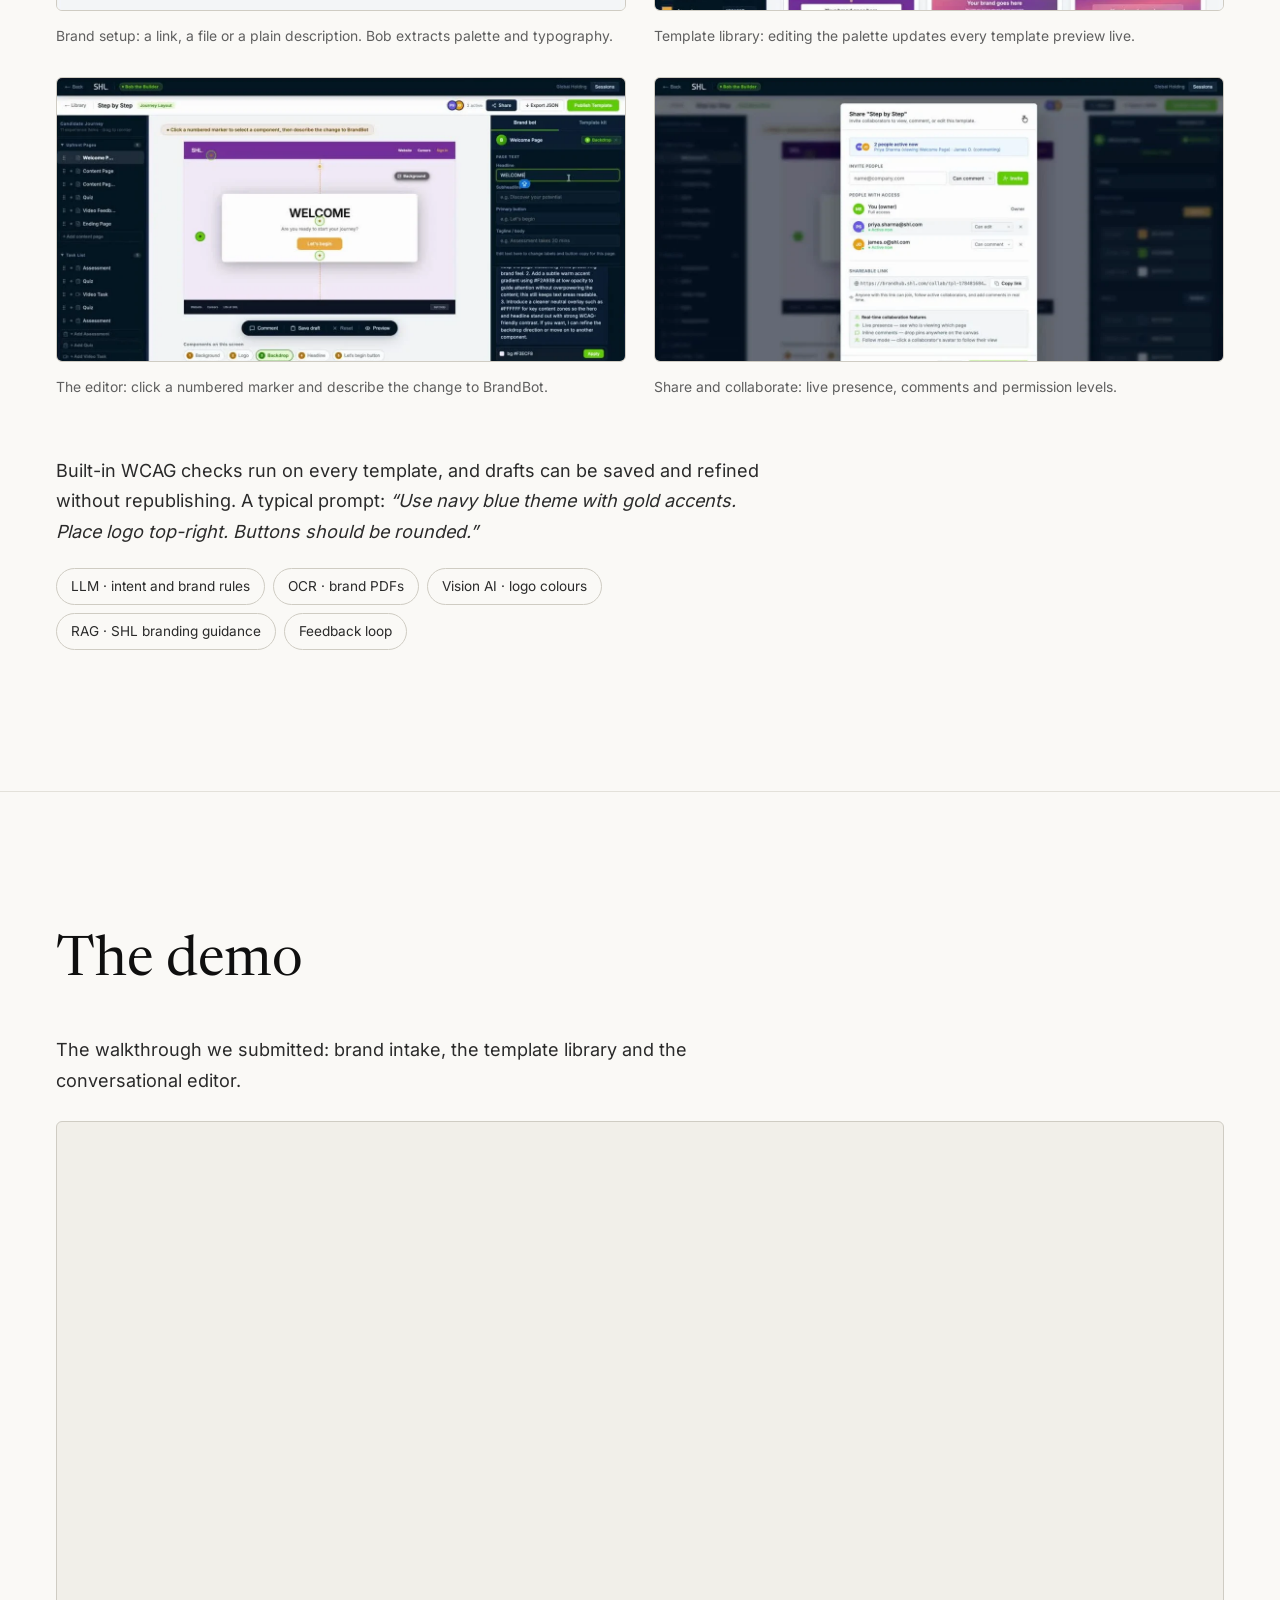
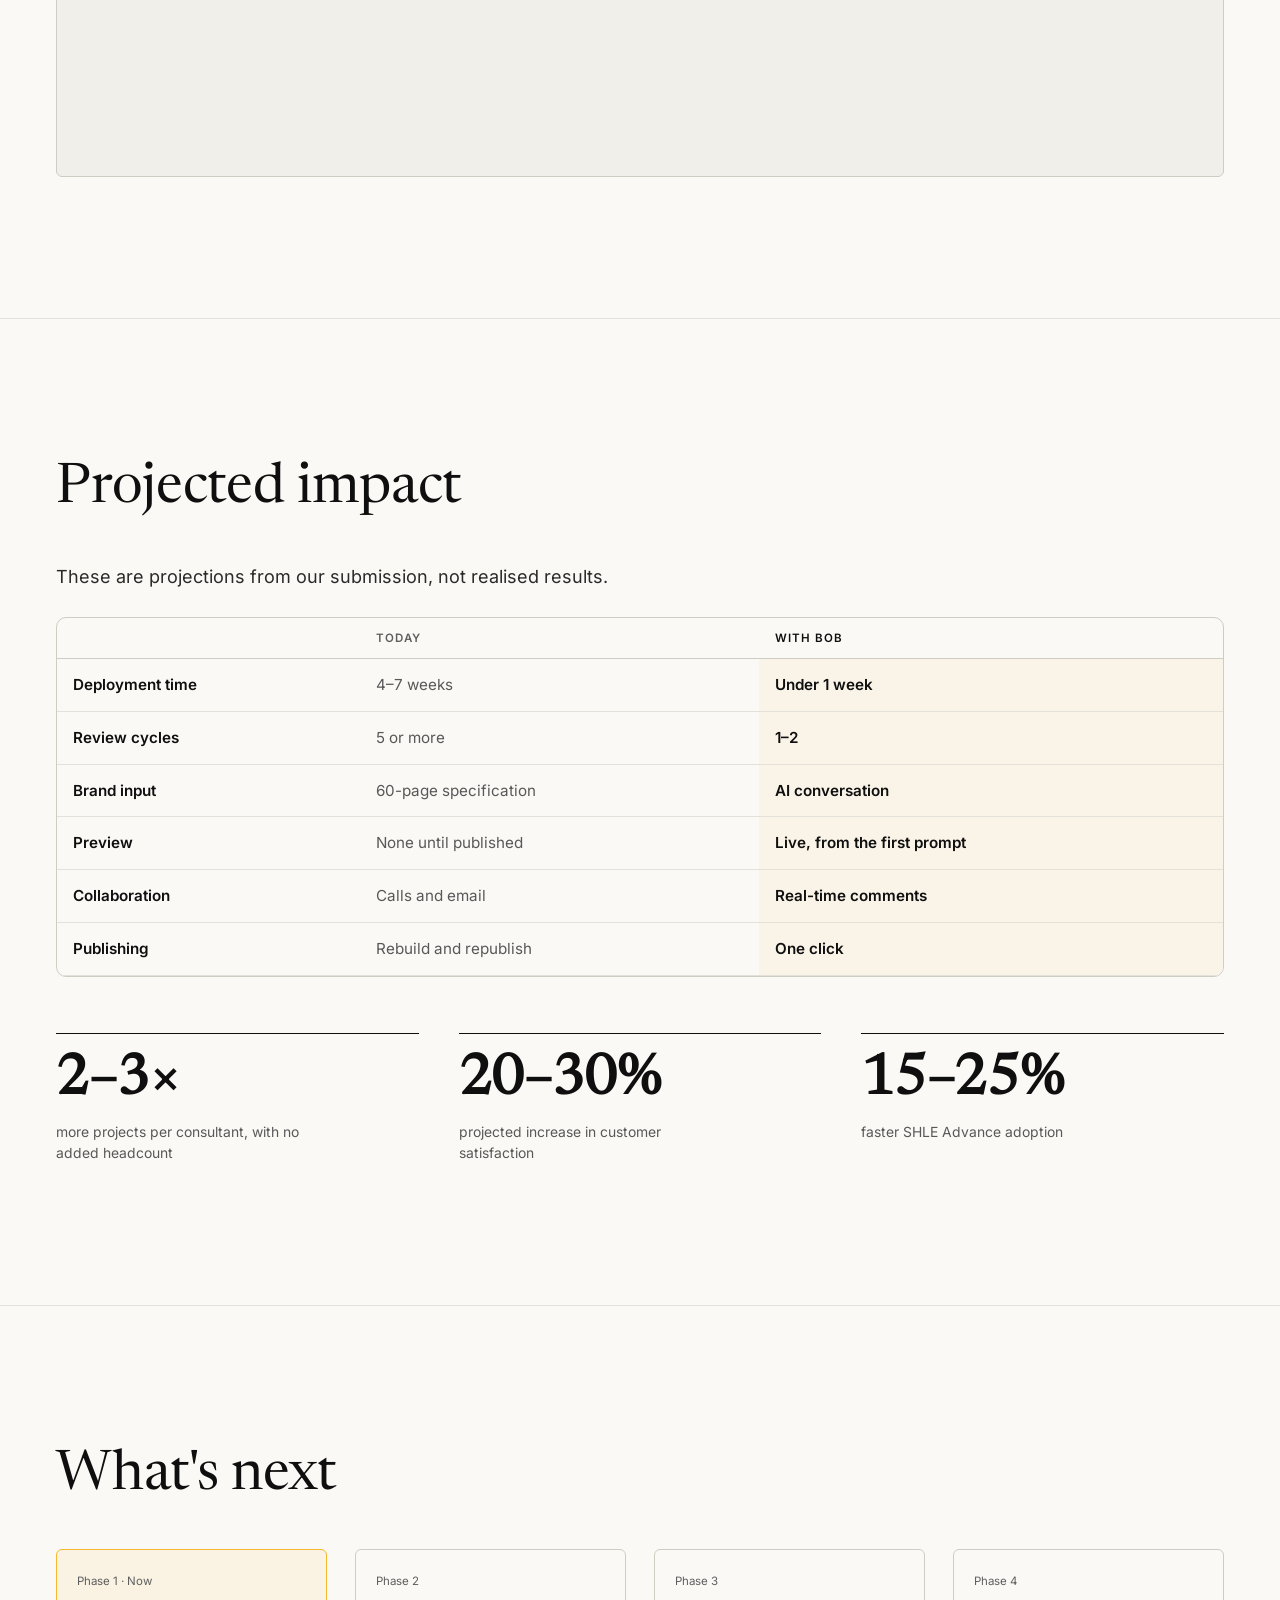
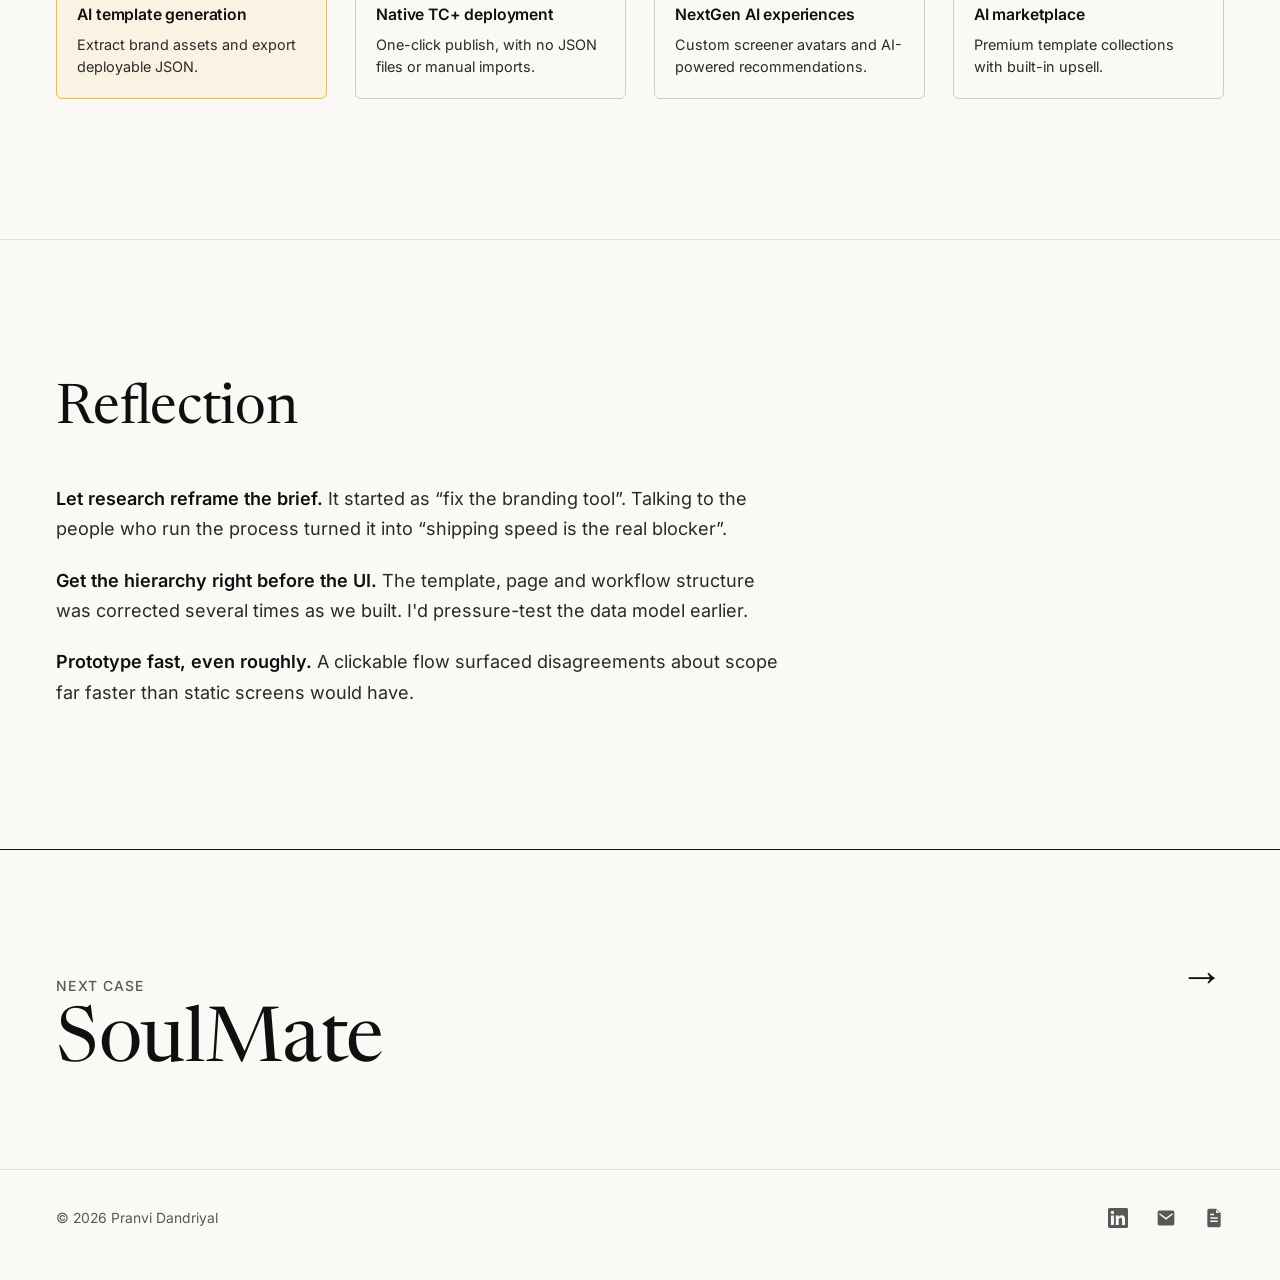
==== commit 748a1e59: "Merge origin/main: keep new hero, take footer/contact icons and résumé update" ====
--- a/bob-the-builder.html
+++ b/bob-the-builder.html
@@ -17,7 +17,7 @@
 <link rel="preload" href="fonts/newsreader-italic.woff2" as="font" type="font/woff2" crossorigin>
 <link rel="preload" href="fonts/inter.woff2" as="font" type="font/woff2" crossorigin>
 <script>try{var t=localStorage.getItem('theme');if(t)document.documentElement.setAttribute('data-theme',t)}catch(e){}document.documentElement.classList.add('js')</script>
-<link rel="stylesheet" href="styles.css?v=39">
+<link rel="stylesheet" href="styles.css?v=40">
 <style>
 .jr{display:grid;grid-template-columns:repeat(auto-fit,minmax(128px,1fr));gap:12px;counter-reset:j;margin:0;padding:0;list-style:none}
 .jr li{min-width:0;counter-increment:j;position:relative;border:1px solid var(--line-2);border-radius:10px;background:var(--paper);padding:16px 16px 14px}
@@ -110,7 +110,11 @@
   <hr class="rule">
   <div class="wrap foot-legal">
     <span>© 2026 Pranvi Dandriyal</span>
-    <span><a href="mailto:pranvidandriyal@gmail.com">pranvidandriyal@gmail.com</a></span>
+    <nav class="foot-icons" aria-label="Elsewhere">
+      <a href="https://in.linkedin.com/in/pranvidandriyal" target="_blank" rel="noopener" aria-label="LinkedIn" title="LinkedIn"><svg viewBox="0 0 24 24" aria-hidden="true"><path fill="currentColor" d="M20.45 20.45h-3.56v-5.57c0-1.33-.03-3.04-1.85-3.04-1.86 0-2.14 1.45-2.14 2.94v5.67H9.35V9h3.41v1.56h.05c.48-.9 1.64-1.85 3.37-1.85 3.6 0 4.27 2.37 4.27 5.46v6.28ZM5.34 7.43a2.06 2.06 0 1 1 0-4.13 2.06 2.06 0 0 1 0 4.13ZM7.12 20.45H3.56V9h3.56v11.45ZM22.22 0H1.77C.79 0 0 .77 0 1.73v20.54C0 23.23.79 24 1.77 24h20.45c.98 0 1.78-.77 1.78-1.73V1.73C24 .77 23.2 0 22.22 0Z"/></svg></a>
+      <a href="mailto:pranvidandriyal@gmail.com" aria-label="Email" title="Email"><svg viewBox="0 0 24 24" aria-hidden="true"><path fill="currentColor" fill-rule="evenodd" d="M4 3h16a2 2 0 0 1 2 2v14a2 2 0 0 1-2 2H4a2 2 0 0 1-2-2V5a2 2 0 0 1 2-2Zm.6 3.2L12 11.8l7.4-5.6 1 1.4L12 14.2 3.6 7.6Z"/></svg></a>
+      <a href="pranvidandriyal-resume.pdf" aria-label="Résumé (PDF)" title="Résumé (PDF)"><svg viewBox="0 0 24 24" aria-hidden="true"><path fill="currentColor" fill-rule="evenodd" d="M6 1h8.6L20 6.4V21a2 2 0 0 1-2 2H6a2 2 0 0 1-2-2V3a2 2 0 0 1 2-2Zm8.5 .9V6h4.1ZM7.5 7h4.5v1.8H7.5Zm0 4h9v1.8h-9Zm0 4h9v1.8h-9Z"/></svg></a>
+    </nav>
   </div>
 </footer>
 
--- a/styles.css
+++ b/styles.css
@@ -321,6 +321,10 @@
 .contact__links { display: flex; flex-wrap: wrap; gap: 4px 28px; margin-top: 28px; font-weight: 500; color: var(--ink); }
 .contact__links a { display: inline-flex; align-items: center; min-height: 44px; background: linear-gradient(currentColor, currentColor) 0 calc(50% + .75em) / 0 1px no-repeat; background-origin: content-box; transition: background-size .25s; }
 .contact__links a:hover { background-size: 100% 1px; }
+.contact__icons { display: flex; gap: 12px; margin-top: 28px; margin-left: -10px; }
+.contact__icons a { display: inline-flex; align-items: center; justify-content: center; width: 52px; height: 52px; border-radius: 50%; color: var(--ink); transition: background-color .2s, color .2s; }
+.contact__icons a:hover, .contact__icons a:focus-visible { background: var(--surface); color: var(--pop); }
+.contact__icons svg { width: 26px; height: 26px; }
 
 /* ---- Footer ----------------------------------------------------------- */
 footer { background: transparent; }
@@ -328,6 +332,10 @@
 .foot-legal span, .foot-legal a { font-size: var(--step--1); color: var(--muted); }
 .foot-legal a:hover { color: var(--ink); }
 .foot-legal a { text-decoration: underline; text-underline-offset: 3px; text-decoration-color: var(--line-2); }
+.foot-icons { display: flex; gap: 4px; margin-right: -12px; }
+.foot-icons a { display: inline-flex; align-items: center; justify-content: center; width: 44px; height: 44px; border-radius: 50%; color: var(--muted); text-decoration: none; transition: color .2s, background-color .2s; }
+.foot-icons a:hover, .foot-icons a:focus-visible { color: var(--ink); background: var(--surface); }
+.foot-icons svg { width: 20px; height: 20px; }
 
 /* =========================================================================
    Case study pages
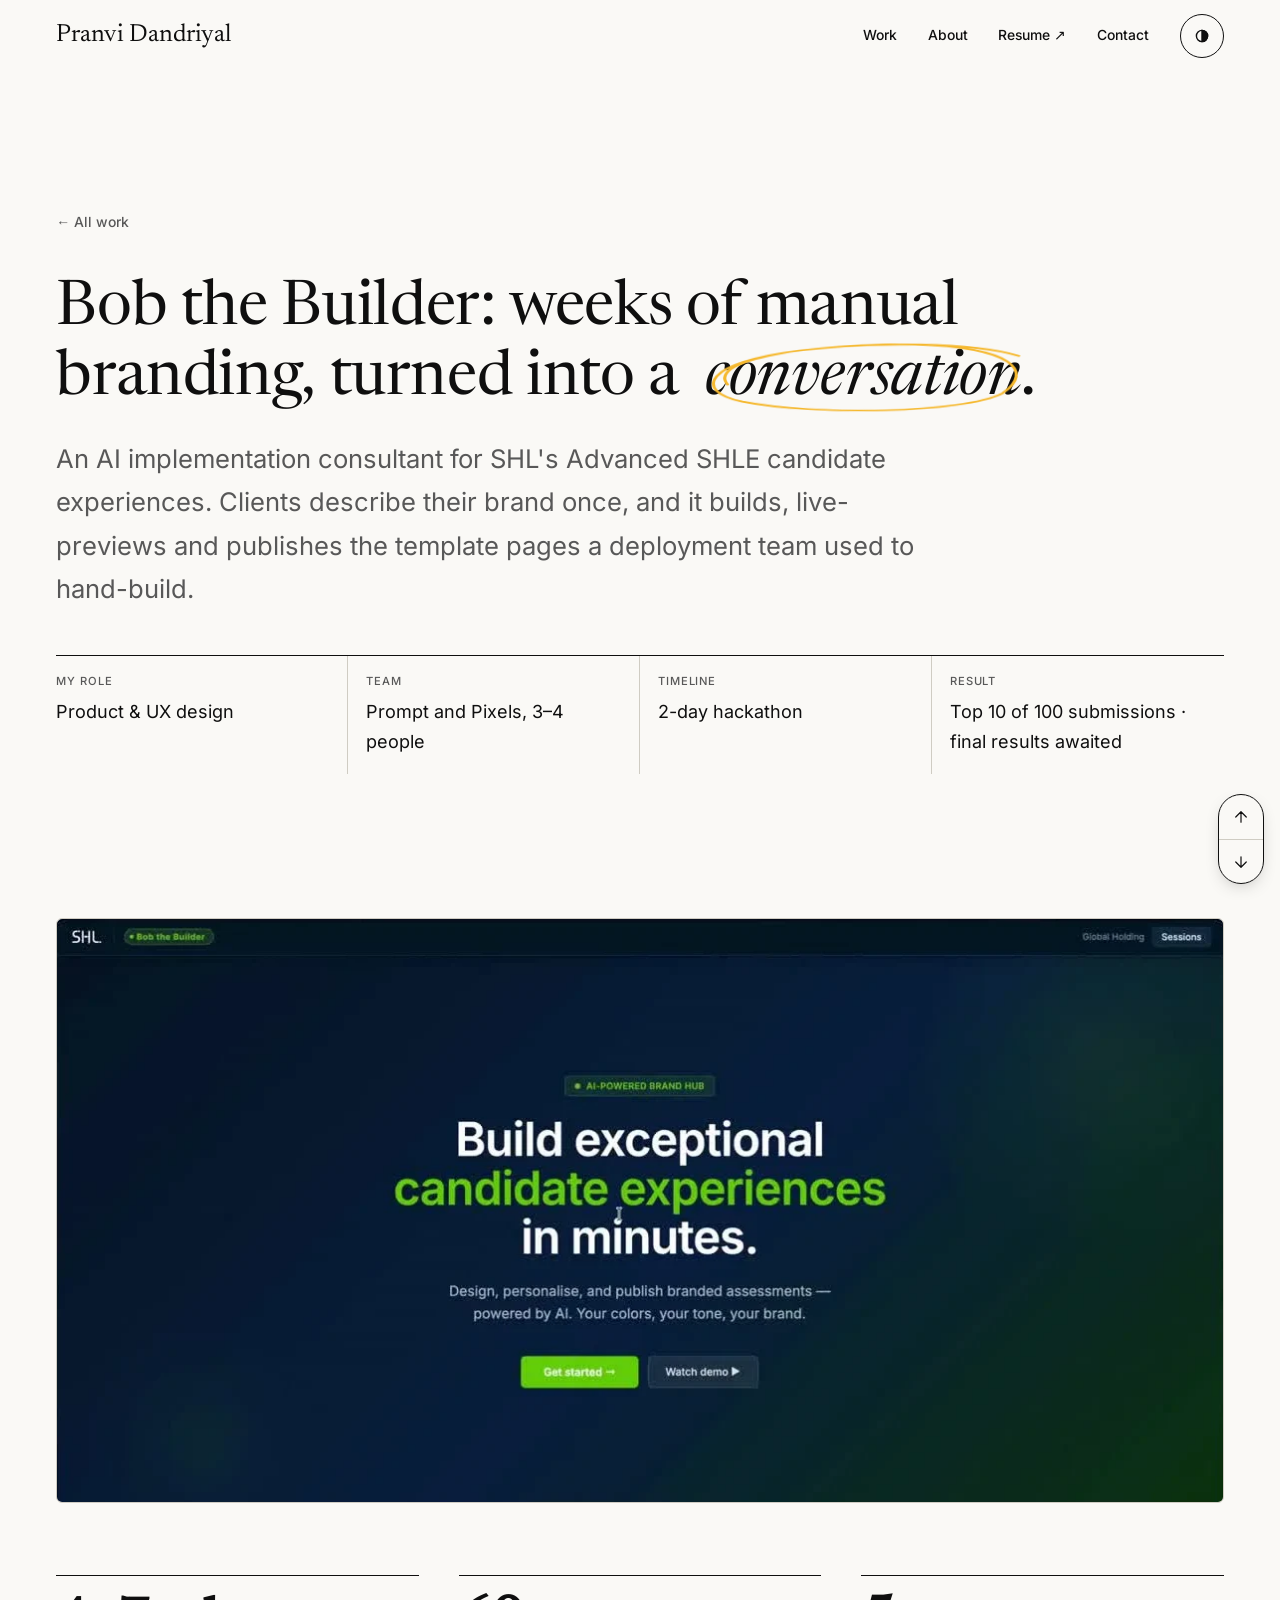
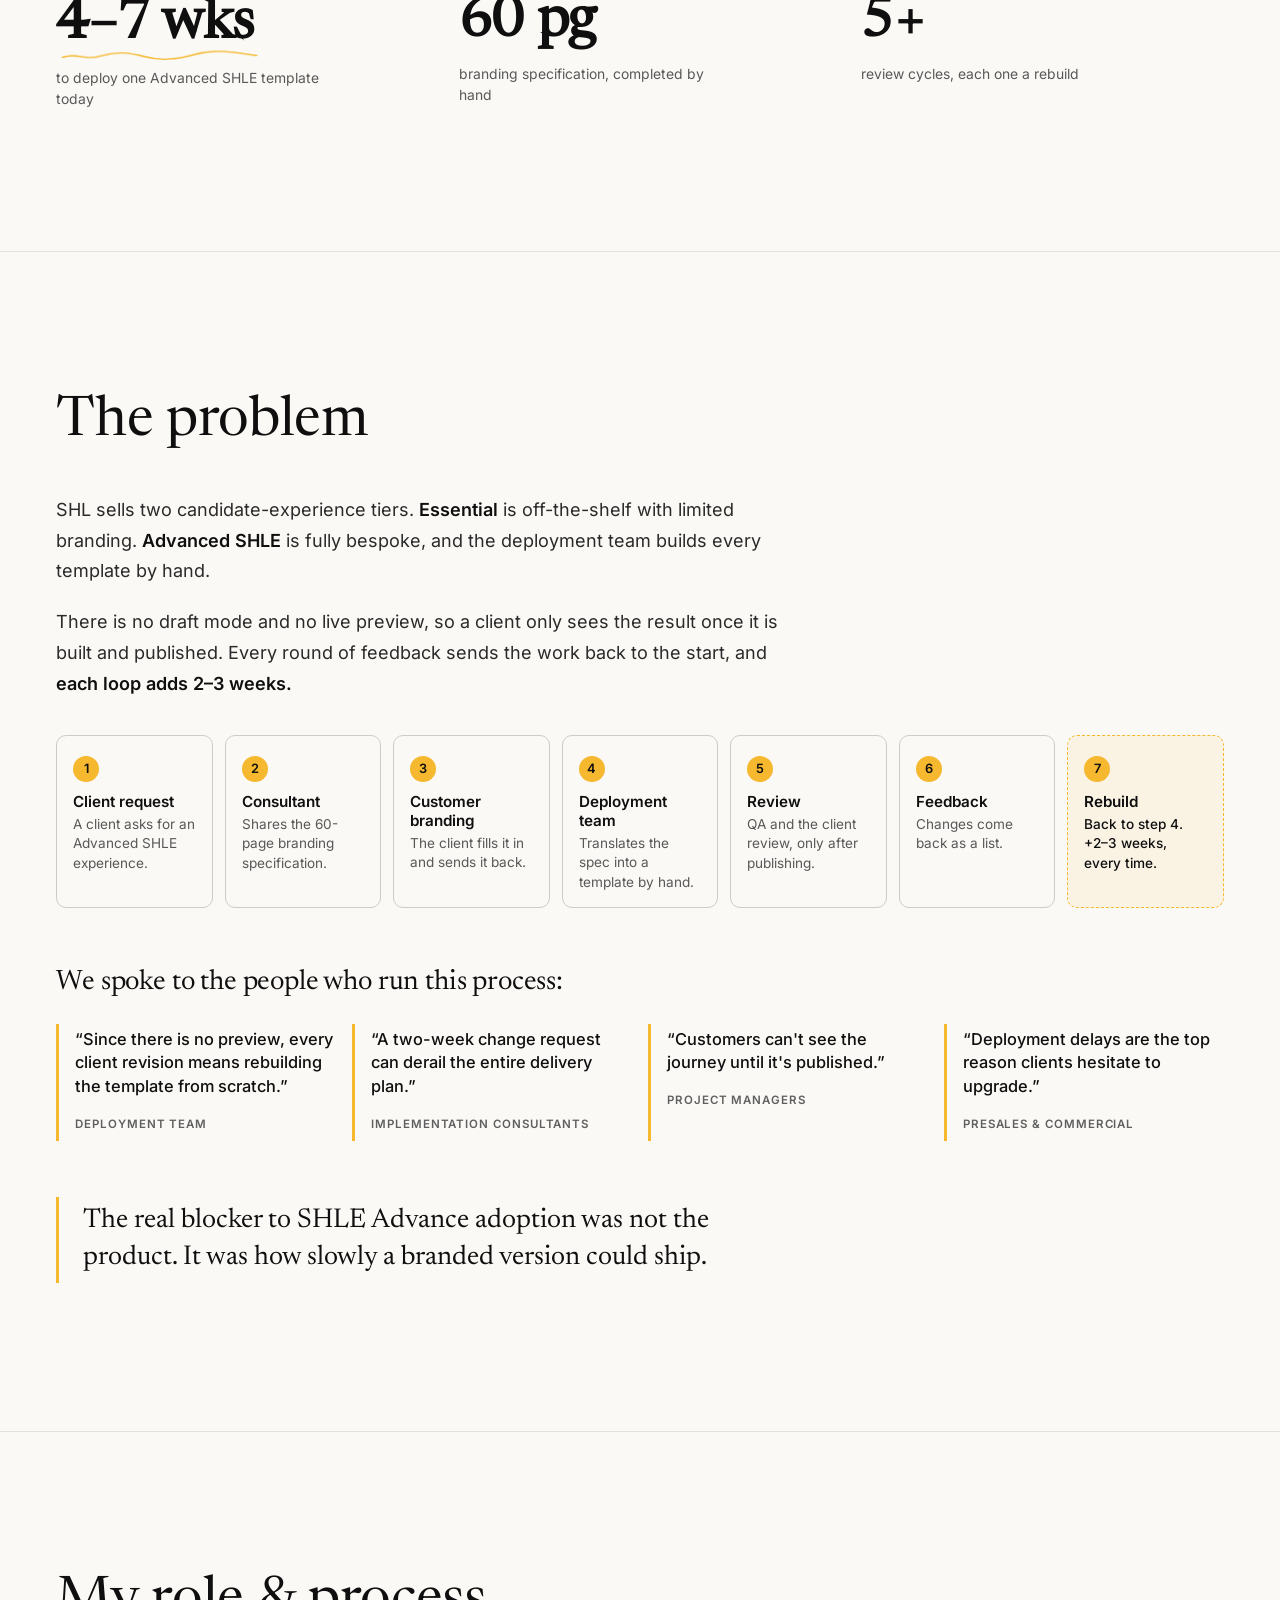
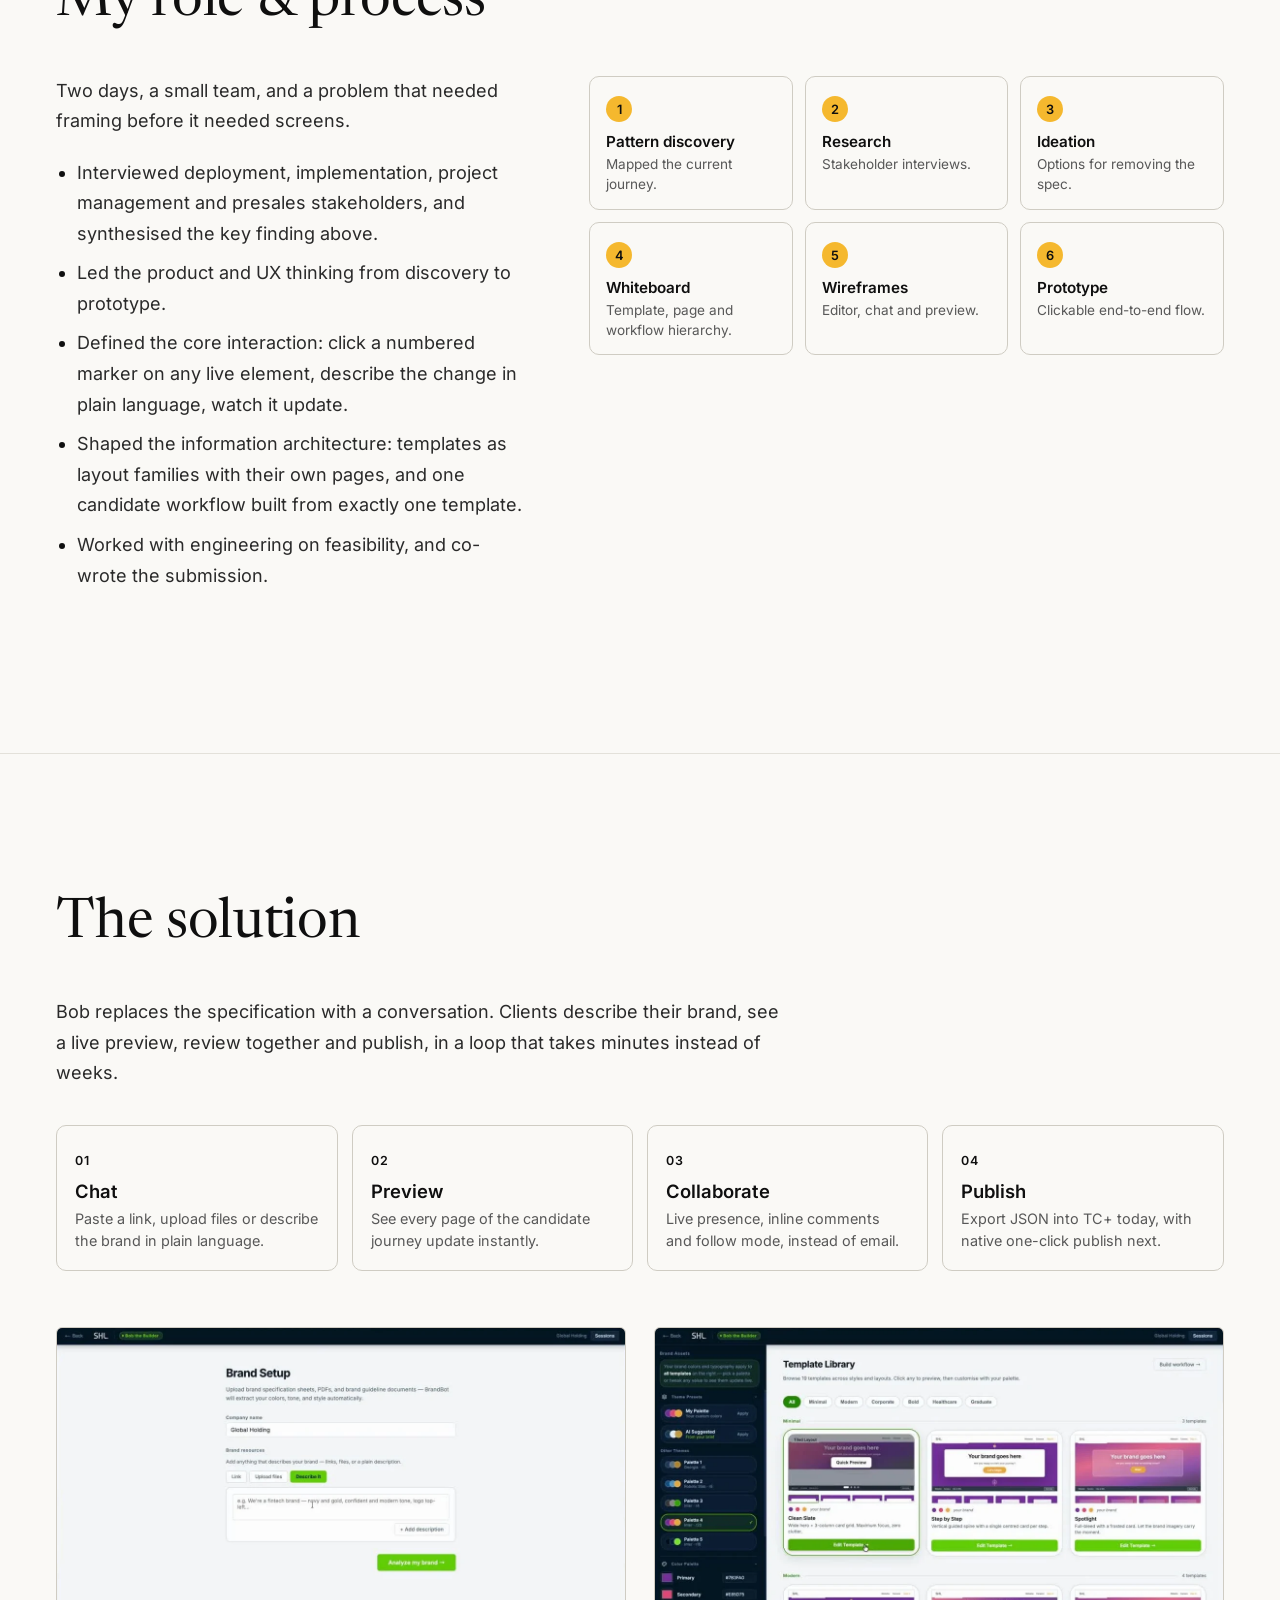
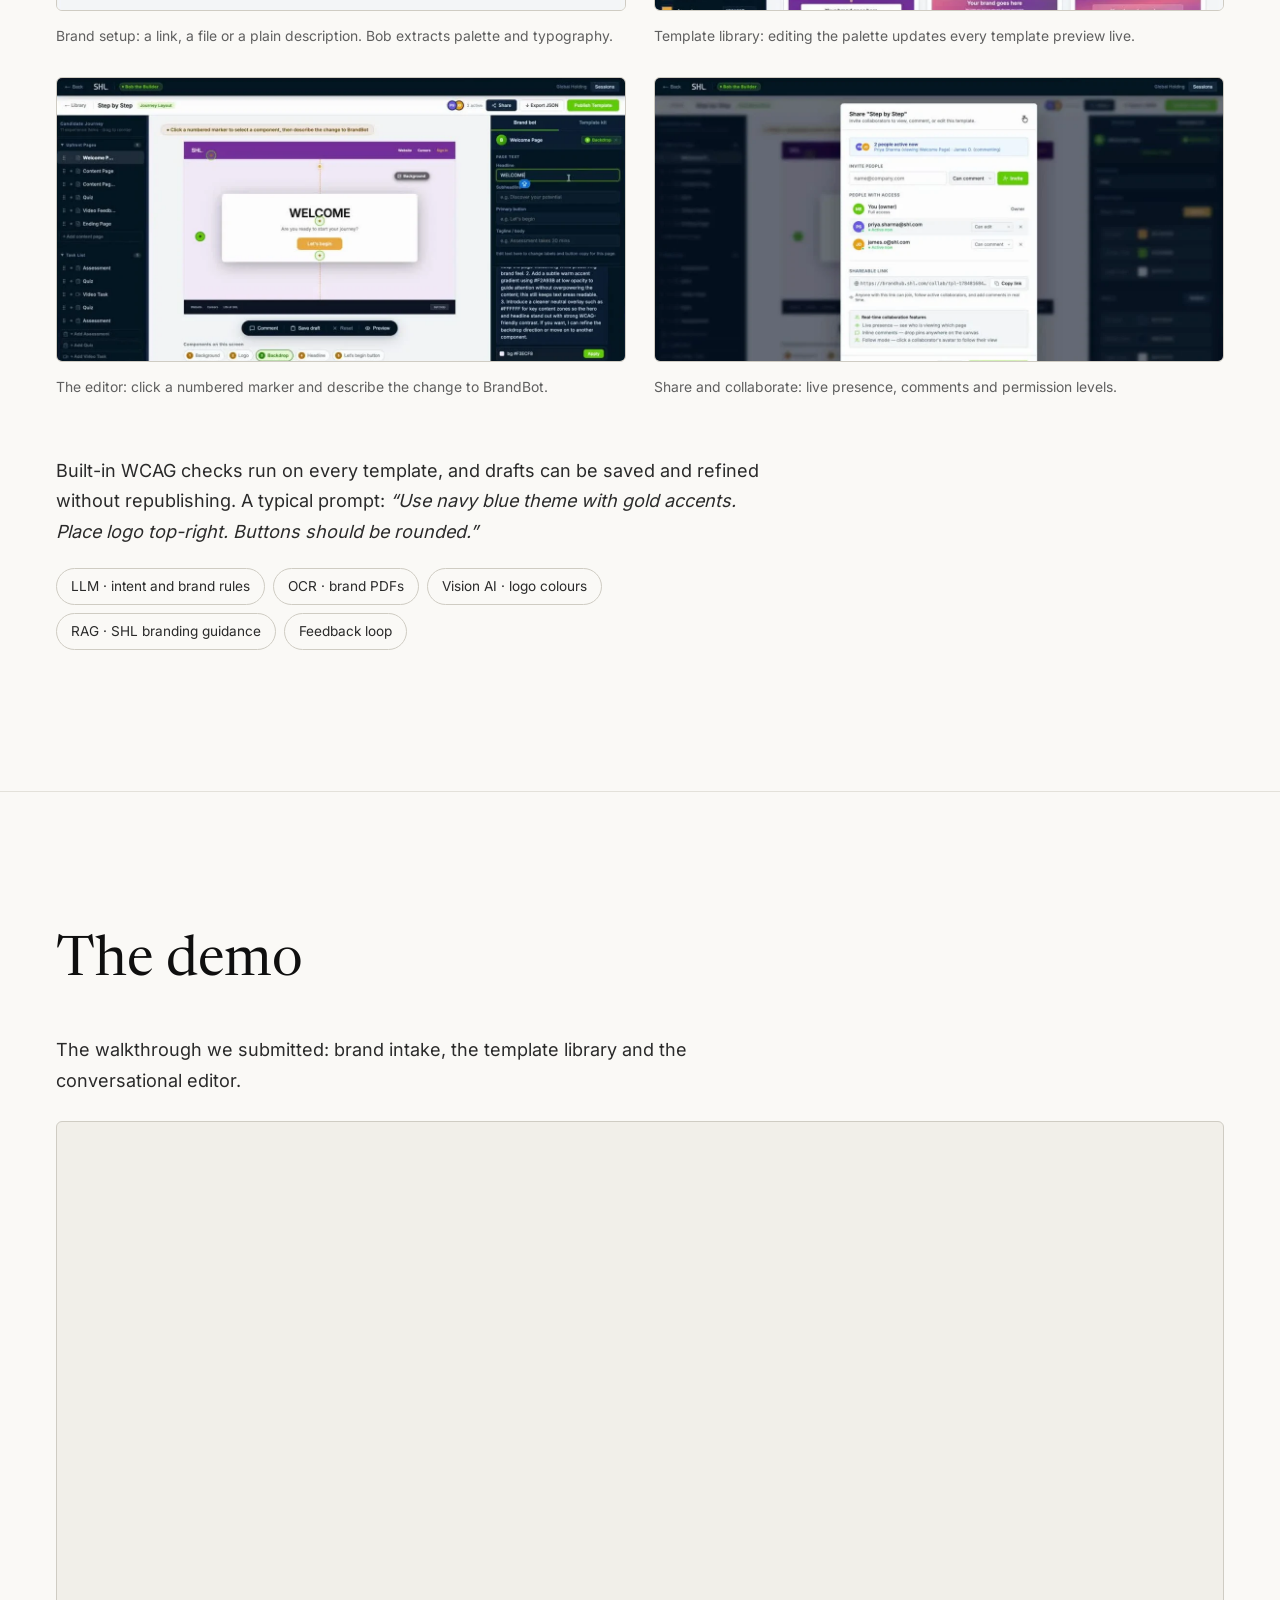
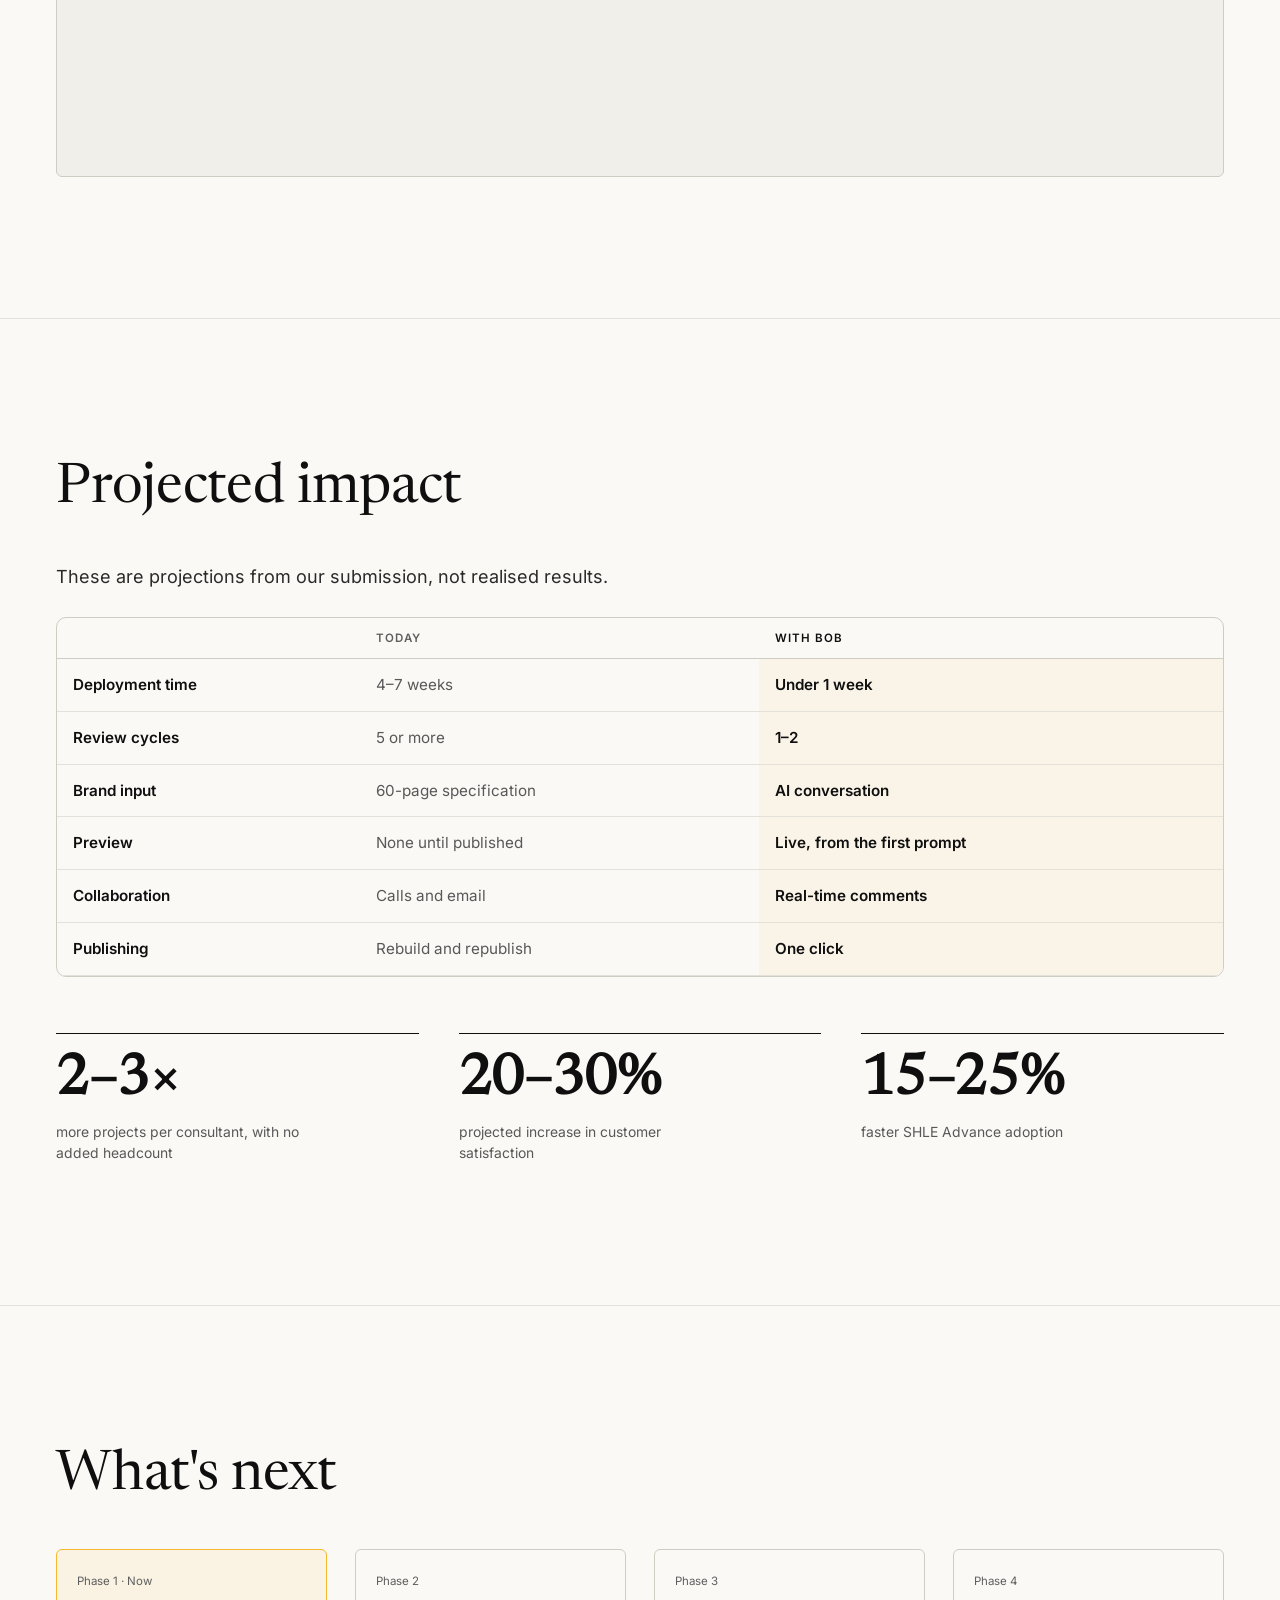
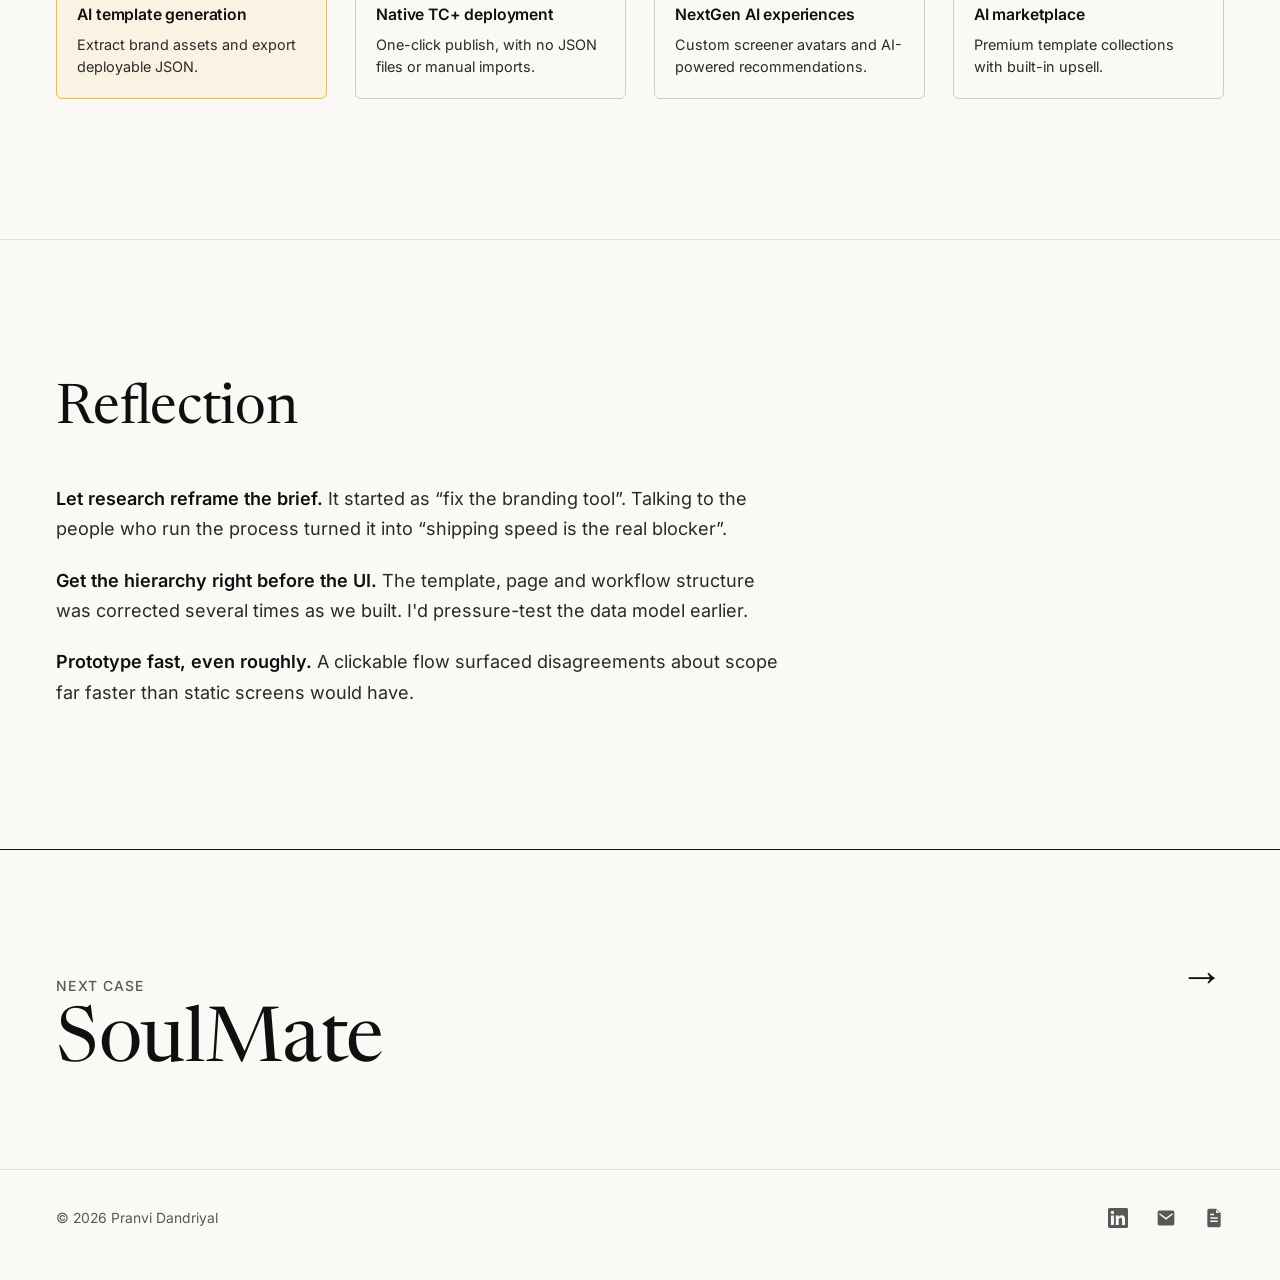
==== commit 123ce0cd: "Hero portrait: drifting gold glow, hover lift/zoom and cursor-following glow Co-Authored-By: Claude " ====
--- a/bob-the-builder.html
+++ b/bob-the-builder.html
@@ -17,7 +17,7 @@
 <link rel="preload" href="fonts/newsreader-italic.woff2" as="font" type="font/woff2" crossorigin>
 <link rel="preload" href="fonts/inter.woff2" as="font" type="font/woff2" crossorigin>
 <script>try{var t=localStorage.getItem('theme');if(t)document.documentElement.setAttribute('data-theme',t)}catch(e){}document.documentElement.classList.add('js')</script>
-<link rel="stylesheet" href="styles.css?v=40">
+<link rel="stylesheet" href="styles.css?v=41">
 <style>
 .jr{display:grid;grid-template-columns:repeat(auto-fit,minmax(128px,1fr));gap:12px;counter-reset:j;margin:0;padding:0;list-style:none}
 .jr li{min-width:0;counter-increment:j;position:relative;border:1px solid var(--line-2);border-radius:10px;background:var(--paper);padding:16px 16px 14px}
@@ -128,7 +128,7 @@
     els.forEach(el => io.observe(el));
   } else { els.forEach(el => el.classList.add('in')); }
 </script>
-<script src="site.js?v=15" defer></script>
+<script src="site.js?v=16" defer></script>
 <script src="lightbox.js" defer></script>
 <script src="video-controls.js" defer></script>
 </body>
--- a/styles.css
+++ b/styles.css
@@ -211,10 +211,20 @@
 .hv h1 { margin: clamp(22px, 3vw, 40px) 0 0; font-family: var(--f-serif); font-weight: 400; font-size: clamp(2.4rem, .8rem + 4.5vw, 4.4rem); line-height: 1.08; letter-spacing: -.022em; color: var(--ink); text-wrap: balance; }
 .hv h1 .hl { font-style: italic; }
 .hv-lower { display: grid; gap: 24px 18px; margin-top: clamp(40px, 5vw, 72px); align-items: stretch; grid-template-columns: minmax(100px, 32%) minmax(0, 1fr); }
-.hv-pt { position: relative; }
-.hv-pt::before { content: ""; position: absolute; left: 50%; top: 50%; width: 220%; aspect-ratio: 1; transform: translate(-50%, -50%); z-index: -1; background: radial-gradient(closest-side, color-mix(in srgb, var(--pop) 22%, transparent), transparent 100%); }
-.hv-pt .win { position: relative; width: 100%; height: 100%; min-height: 190px; overflow: hidden; border-radius: 16px; box-shadow: 0 24px 44px -26px rgba(0,0,0,.6); }
-.hv-pt img { position: absolute; inset: 0; width: 100%; height: 100%; object-fit: cover; object-position: 50% 14%; }
+.hv-pt { position: relative; --gx: 0px; --gy: 0px; --ix: 0px; --iy: 0px; }
+/* two soft gold glows behind the photo: they drift on their own, follow the cursor a little, and swell on hover */
+.hv-pt::before, .hv-pt::after { content: ""; position: absolute; left: 50%; top: 50%; aspect-ratio: 1; z-index: -1; pointer-events: none; border-radius: 50%;
+  translate: calc(-50% + var(--gx)) calc(-50% + var(--gy)); transition: translate 1s cubic-bezier(.2,.7,.2,1), scale .7s cubic-bezier(.2,.7,.2,1), opacity .5s; }
+.hv-pt::before { width: 220%; background: radial-gradient(closest-side, color-mix(in srgb, var(--pop) 24%, transparent), transparent 100%); opacity: .85; animation: hv-drift-a 17s ease-in-out infinite alternate; }
+.hv-pt::after { width: 150%; background: radial-gradient(closest-side, color-mix(in srgb, var(--pop) 18%, transparent), transparent 100%); opacity: .7; animation: hv-drift-b 23s ease-in-out infinite alternate; }
+.hv-pt:hover::before { scale: 1.14; opacity: 1; }
+.hv-pt:hover::after { scale: 1.25; opacity: 1; }
+@keyframes hv-drift-a { 0% { transform: translate(-7%, 5%) scale(.94); } 50% { transform: translate(5%, -6%) scale(1.08); } 100% { transform: translate(8%, 6%) scale(1); } }
+@keyframes hv-drift-b { 0% { transform: translate(12%, -10%) scale(1.05); } 50% { transform: translate(-10%, 8%) scale(.9); } 100% { transform: translate(-4%, -12%) scale(1.1); } }
+.hv-pt .win { position: relative; width: 100%; height: 100%; min-height: 190px; overflow: hidden; border-radius: 16px; box-shadow: 0 24px 44px -26px rgba(0,0,0,.6); transition: transform .5s cubic-bezier(.2,.7,.2,1), box-shadow .5s; }
+.hv-pt:hover .win { transform: translateY(-5px); box-shadow: 0 34px 54px -26px rgba(0,0,0,.7), 0 0 0 1px color-mix(in srgb, var(--pop) 40%, transparent); }
+.hv-pt img { position: absolute; inset: 0; width: 100%; height: 100%; object-fit: cover; object-position: 50% 14%; transform: translate(var(--ix), var(--iy)) scale(1); transition: transform .7s cubic-bezier(.2,.7,.2,1); }
+.hv-pt:hover img { transform: translate(var(--ix), var(--iy)) scale(1.08); }
 .hv-copy { display: flex; flex-direction: column; justify-content: center; gap: 22px; min-width: 0; }
 .hv-copy .hero__cta { flex-direction: column; align-items: flex-start; gap: 4px; }
 .hv-copy .btn { white-space: nowrap; padding: 0 18px; }
@@ -574,7 +584,9 @@
 @media (prefers-reduced-motion: reduce) {
   * { scroll-behavior: auto !important; }
   .reveal { opacity: 1; transform: none; transition: none; }
-  .row, .row::before, .row .t, .glass, .hv-pills li, .nav a { transition: none !important; }
+  .row, .row::before, .row .t, .glass, .hv-pills li, .hv-pt .win, .hv-pt img, .hv-pt::before, .hv-pt::after, .nav a { transition: none !important; }
+  .hv-pt::before, .hv-pt::after { animation: none; }
+  .hv-pt:hover .win, .hv-pt:hover img { transform: none; }
 }
 
 /* ---- Print / save as PDF -------------------------------------------- */
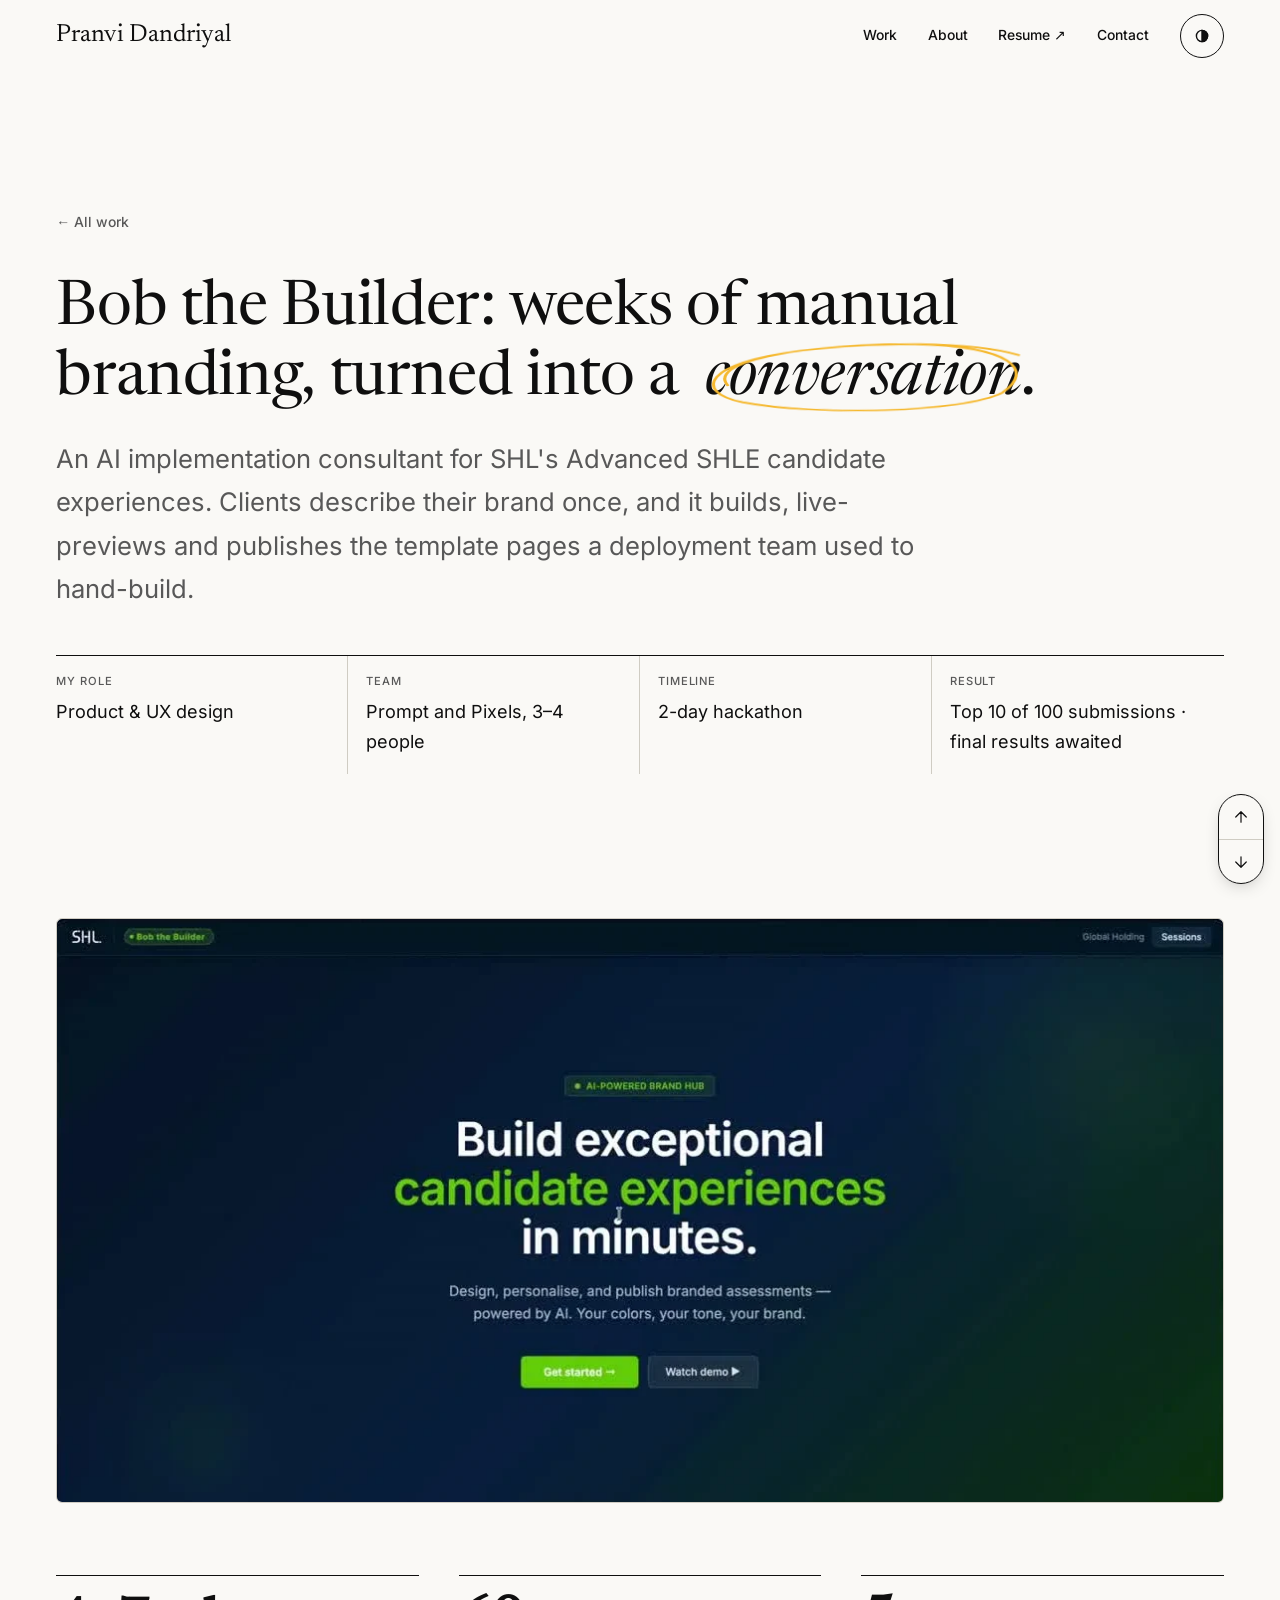
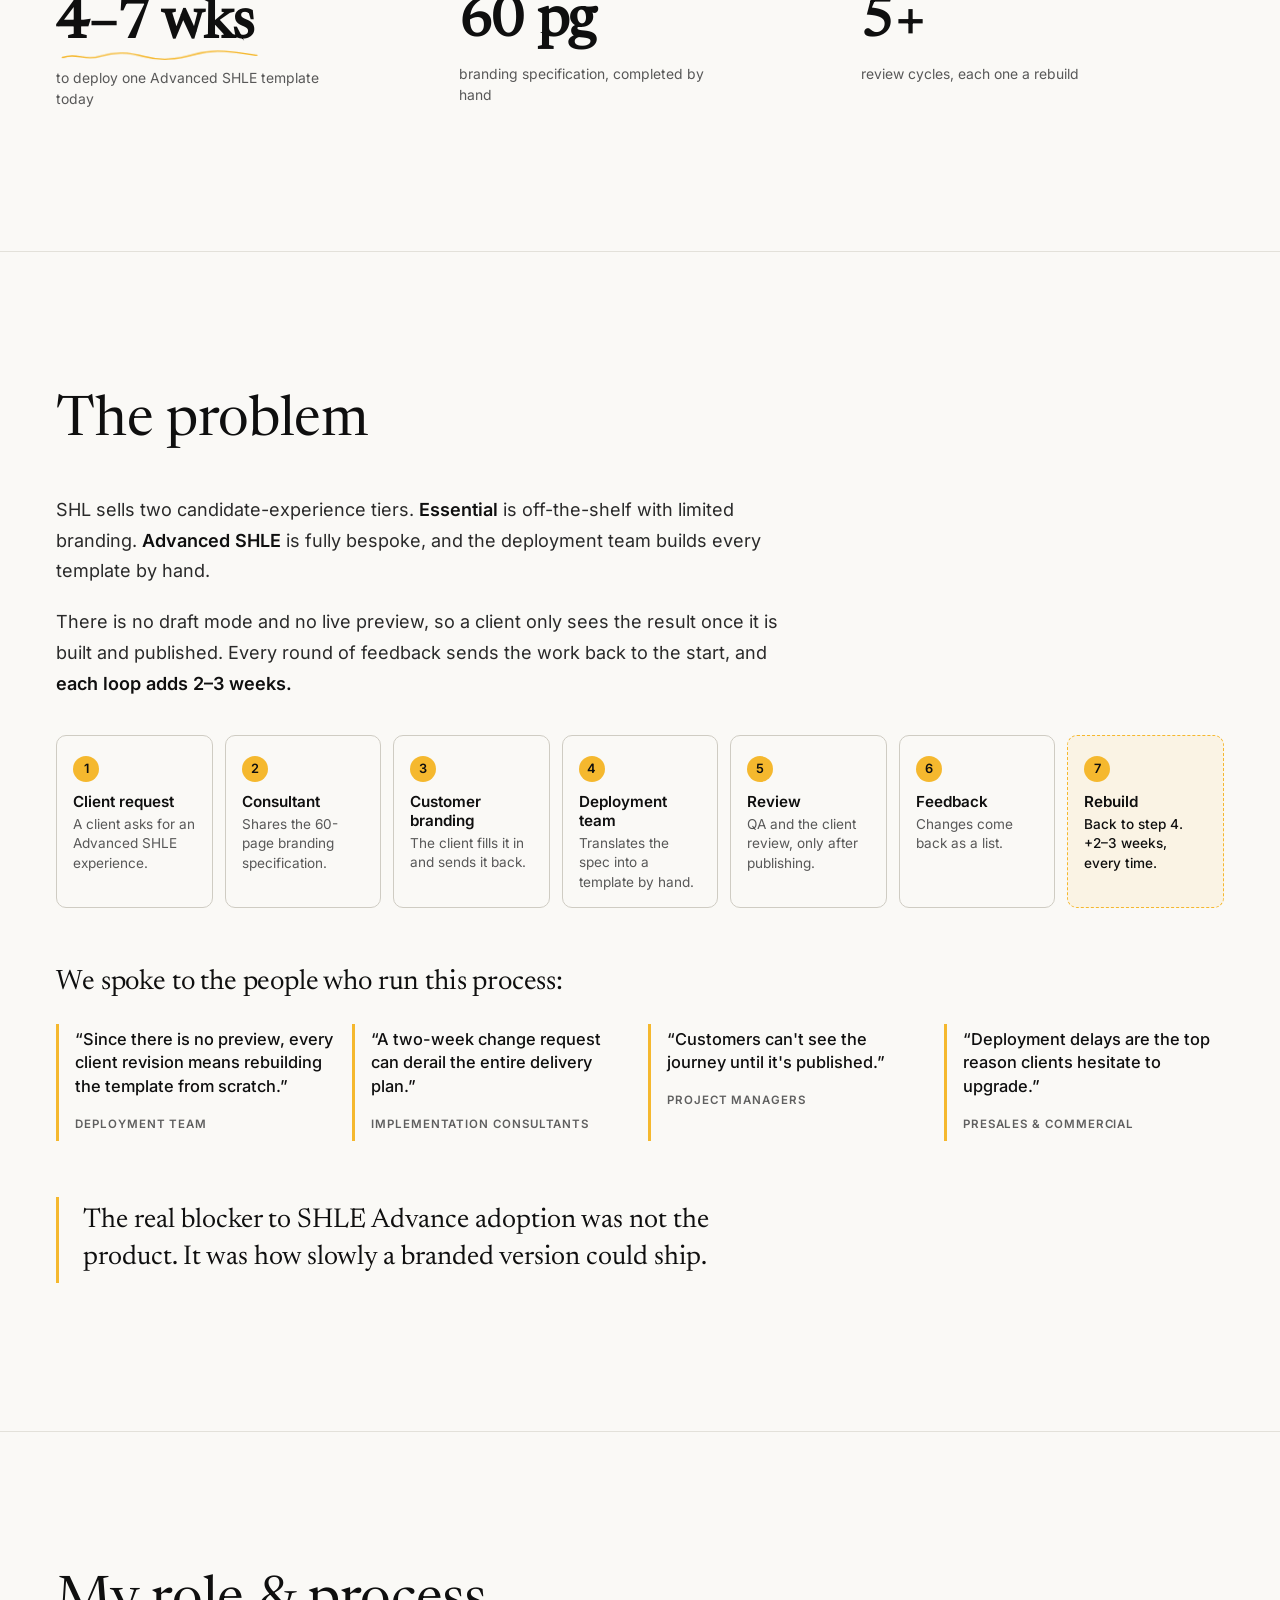
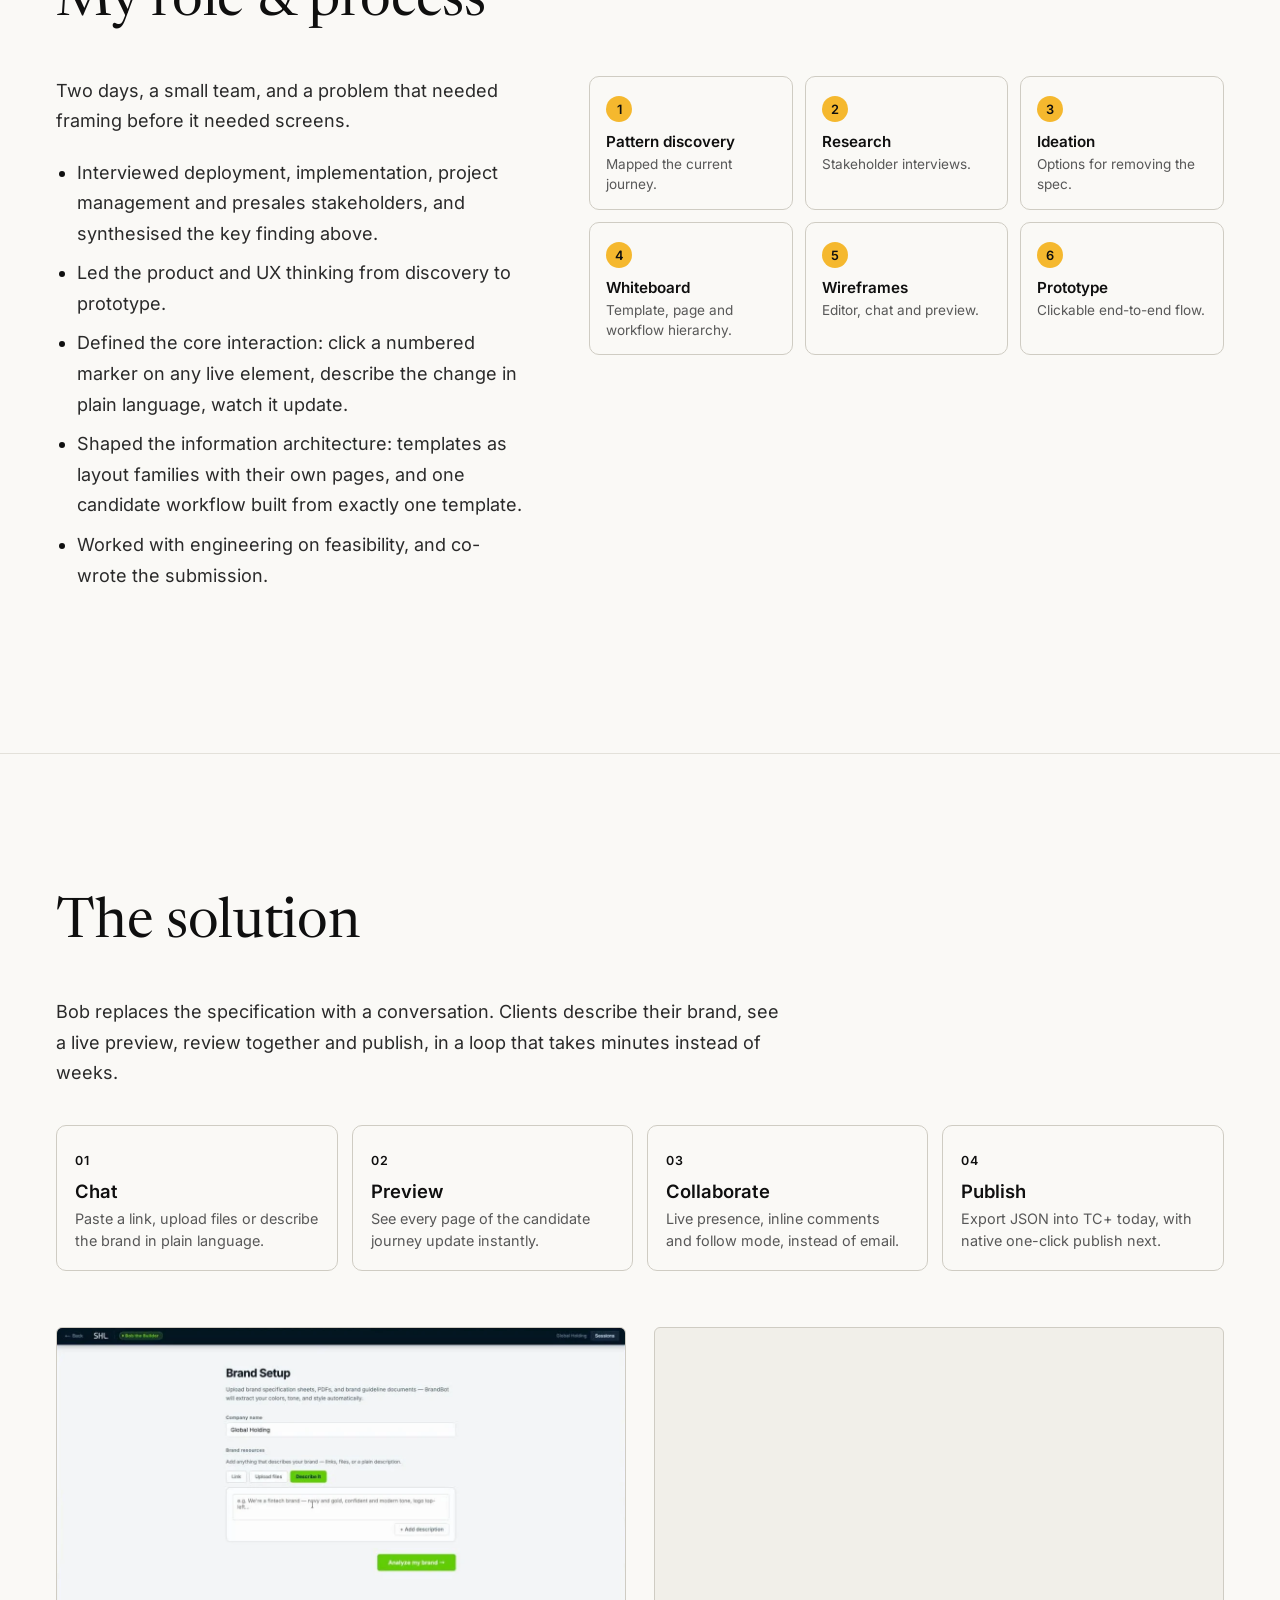
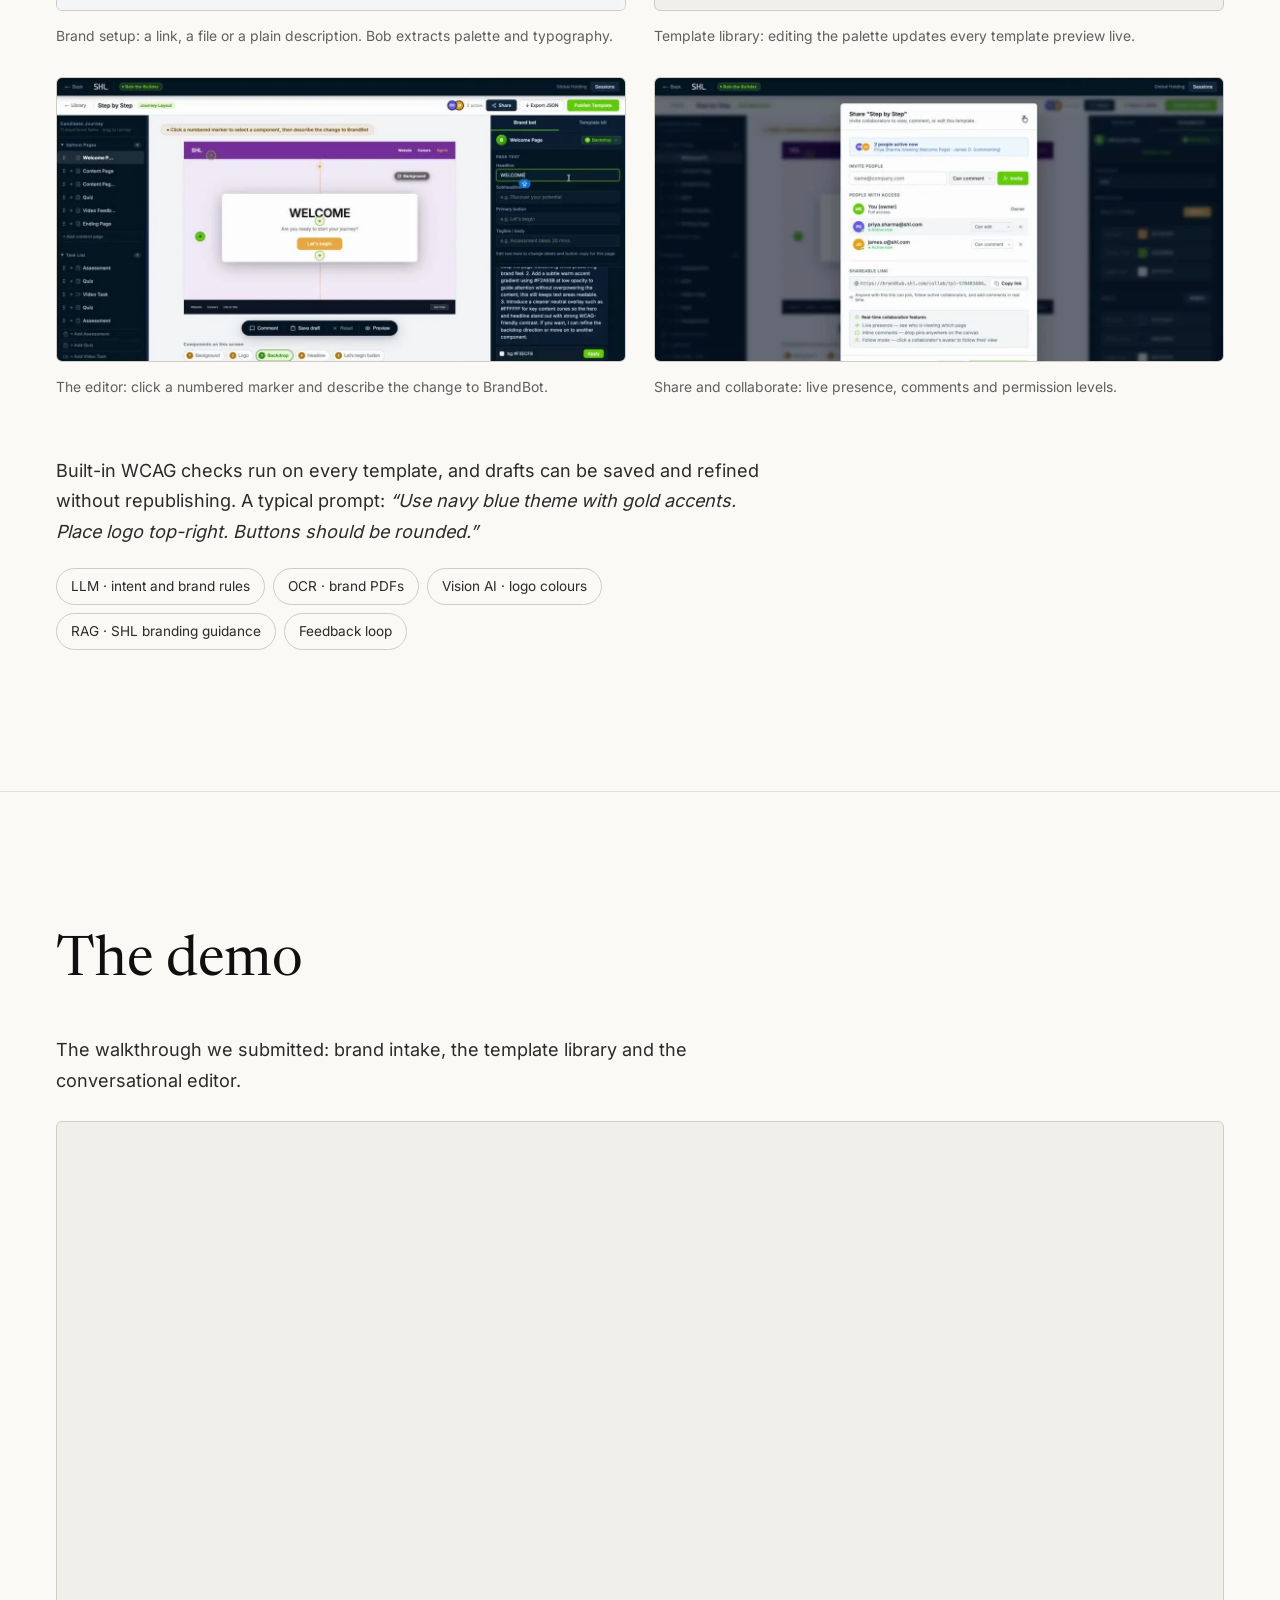
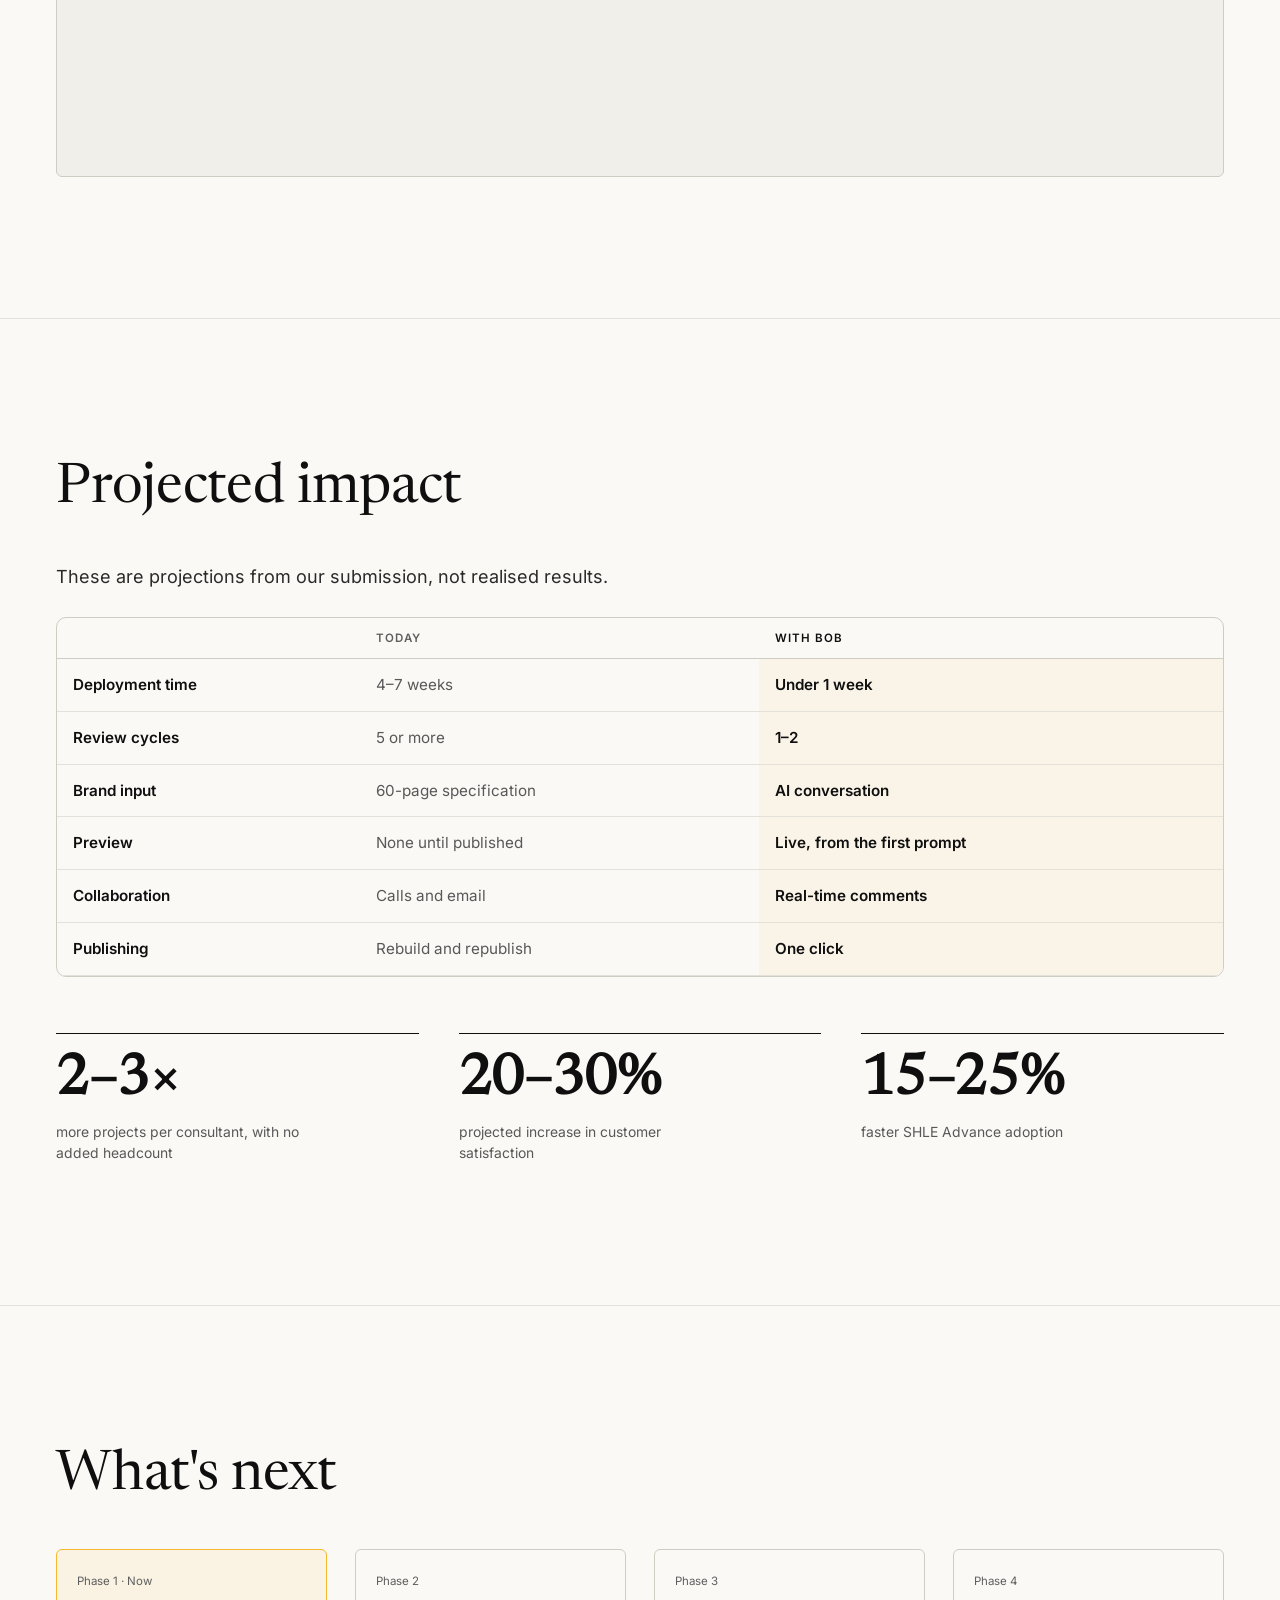
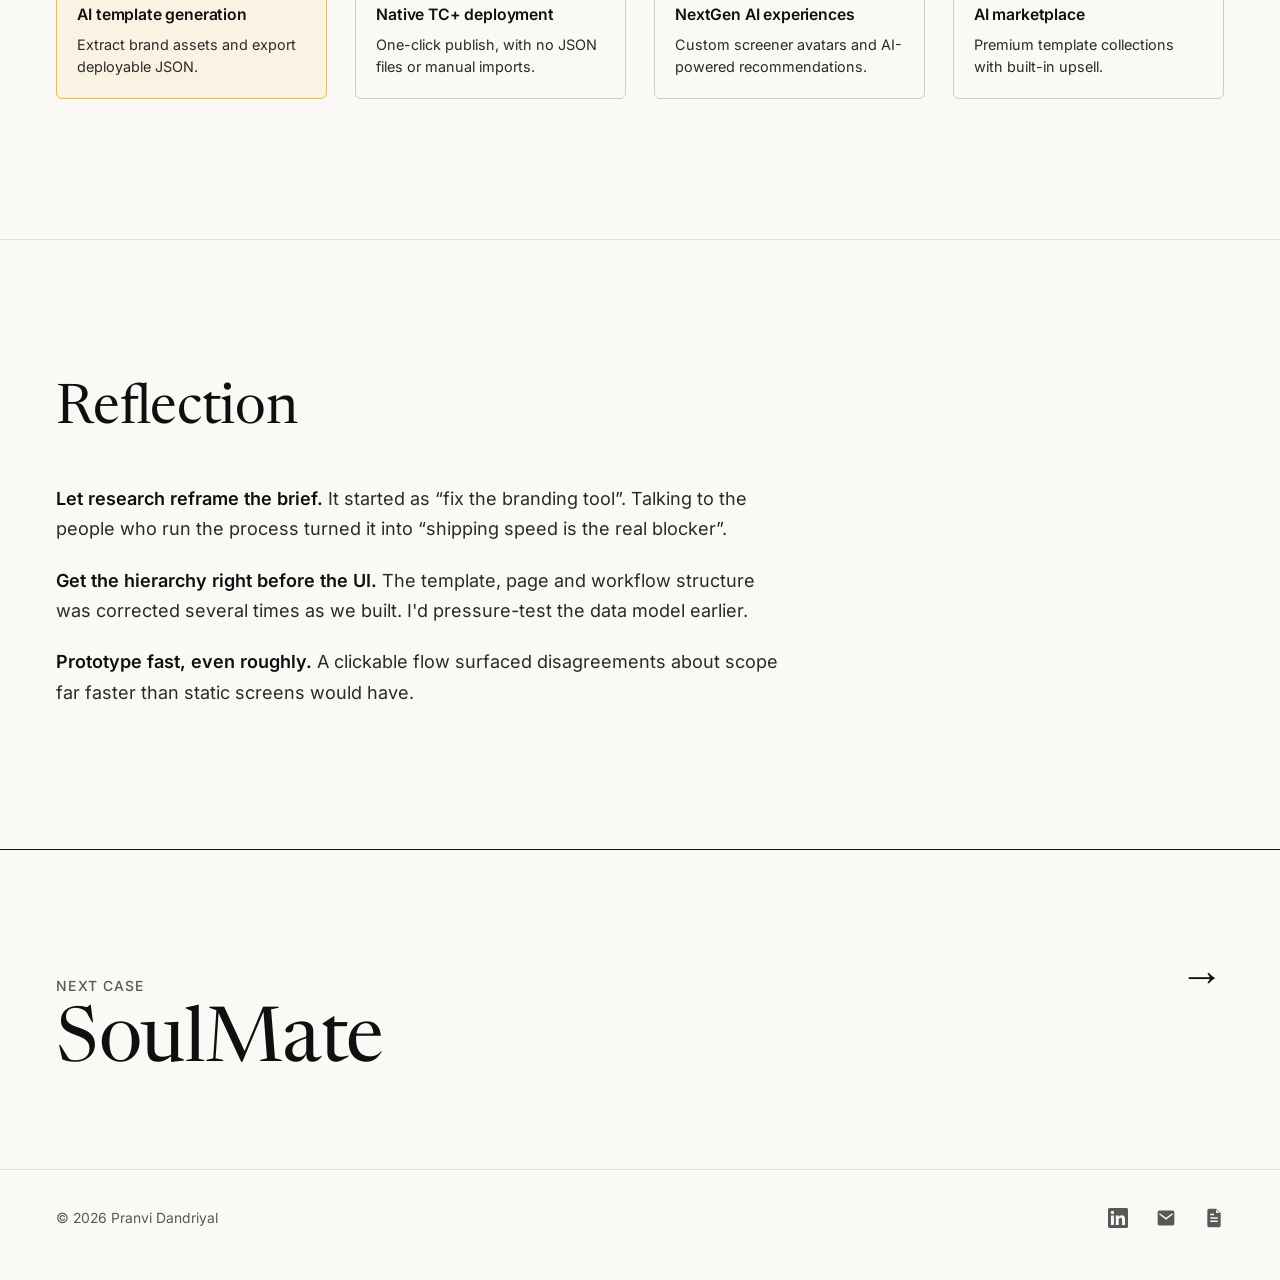
==== commit 37973433: "Hero portrait: glow and photo follow the cursor across the hero Co-Authored-By: Claude Sonnet 5.5 <n" ====
--- a/bob-the-builder.html
+++ b/bob-the-builder.html
@@ -17,7 +17,7 @@
 <link rel="preload" href="fonts/newsreader-italic.woff2" as="font" type="font/woff2" crossorigin>
 <link rel="preload" href="fonts/inter.woff2" as="font" type="font/woff2" crossorigin>
 <script>try{var t=localStorage.getItem('theme');if(t)document.documentElement.setAttribute('data-theme',t)}catch(e){}document.documentElement.classList.add('js')</script>
-<link rel="stylesheet" href="styles.css?v=41">
+<link rel="stylesheet" href="styles.css?v=42">
 <style>
 .jr{display:grid;grid-template-columns:repeat(auto-fit,minmax(128px,1fr));gap:12px;counter-reset:j;margin:0;padding:0;list-style:none}
 .jr li{min-width:0;counter-increment:j;position:relative;border:1px solid var(--line-2);border-radius:10px;background:var(--paper);padding:16px 16px 14px}
@@ -128,7 +128,7 @@
     els.forEach(el => io.observe(el));
   } else { els.forEach(el => el.classList.add('in')); }
 </script>
-<script src="site.js?v=16" defer></script>
+<script src="site.js?v=17" defer></script>
 <script src="lightbox.js" defer></script>
 <script src="video-controls.js" defer></script>
 </body>
--- a/styles.css
+++ b/styles.css
@@ -211,7 +211,7 @@
 .hv h1 { margin: clamp(22px, 3vw, 40px) 0 0; font-family: var(--f-serif); font-weight: 400; font-size: clamp(2.4rem, .8rem + 4.5vw, 4.4rem); line-height: 1.08; letter-spacing: -.022em; color: var(--ink); text-wrap: balance; }
 .hv h1 .hl { font-style: italic; }
 .hv-lower { display: grid; gap: 24px 18px; margin-top: clamp(40px, 5vw, 72px); align-items: stretch; grid-template-columns: minmax(100px, 32%) minmax(0, 1fr); }
-.hv-pt { position: relative; --gx: 0px; --gy: 0px; --ix: 0px; --iy: 0px; }
+.hv-pt { position: relative; --gx: 0px; --gy: 0px; --ix: 0px; --iy: 0px; --rx: 0deg; --ry: 0deg; }
 /* two soft gold glows behind the photo: they drift on their own, follow the cursor a little, and swell on hover */
 .hv-pt::before, .hv-pt::after { content: ""; position: absolute; left: 50%; top: 50%; aspect-ratio: 1; z-index: -1; pointer-events: none; border-radius: 50%;
   translate: calc(-50% + var(--gx)) calc(-50% + var(--gy)); transition: translate 1s cubic-bezier(.2,.7,.2,1), scale .7s cubic-bezier(.2,.7,.2,1), opacity .5s; }
@@ -221,10 +221,10 @@
 .hv-pt:hover::after { scale: 1.25; opacity: 1; }
 @keyframes hv-drift-a { 0% { transform: translate(-7%, 5%) scale(.94); } 50% { transform: translate(5%, -6%) scale(1.08); } 100% { transform: translate(8%, 6%) scale(1); } }
 @keyframes hv-drift-b { 0% { transform: translate(12%, -10%) scale(1.05); } 50% { transform: translate(-10%, 8%) scale(.9); } 100% { transform: translate(-4%, -12%) scale(1.1); } }
-.hv-pt .win { position: relative; width: 100%; height: 100%; min-height: 190px; overflow: hidden; border-radius: 16px; box-shadow: 0 24px 44px -26px rgba(0,0,0,.6); transition: transform .5s cubic-bezier(.2,.7,.2,1), box-shadow .5s; }
-.hv-pt:hover .win { transform: translateY(-5px); box-shadow: 0 34px 54px -26px rgba(0,0,0,.7), 0 0 0 1px color-mix(in srgb, var(--pop) 40%, transparent); }
-.hv-pt img { position: absolute; inset: 0; width: 100%; height: 100%; object-fit: cover; object-position: 50% 14%; transform: translate(var(--ix), var(--iy)) scale(1); transition: transform .7s cubic-bezier(.2,.7,.2,1); }
-.hv-pt:hover img { transform: translate(var(--ix), var(--iy)) scale(1.08); }
+.hv-pt .win { position: relative; width: 100%; height: 100%; min-height: 190px; overflow: hidden; border-radius: 16px; box-shadow: 0 24px 44px -26px rgba(0,0,0,.6); transform: perspective(800px) rotateX(var(--rx)) rotateY(var(--ry)); transition: transform .45s cubic-bezier(.2,.7,.2,1), box-shadow .5s; }
+.hv-pt:hover .win { transform: perspective(800px) rotateX(var(--rx)) rotateY(var(--ry)) translateY(-5px); box-shadow: 0 34px 54px -26px rgba(0,0,0,.7), 0 0 0 1px color-mix(in srgb, var(--pop) 40%, transparent); }
+.hv-pt img { position: absolute; inset: 0; width: 100%; height: 100%; object-fit: cover; object-position: 50% 14%; transform: translate(var(--ix), var(--iy)) scale(1.07); transition: transform .6s cubic-bezier(.2,.7,.2,1); }
+.hv-pt:hover img { transform: translate(var(--ix), var(--iy)) scale(1.12); }
 .hv-copy { display: flex; flex-direction: column; justify-content: center; gap: 22px; min-width: 0; }
 .hv-copy .hero__cta { flex-direction: column; align-items: flex-start; gap: 4px; }
 .hv-copy .btn { white-space: nowrap; padding: 0 18px; }
@@ -586,7 +586,8 @@
   .reveal { opacity: 1; transform: none; transition: none; }
   .row, .row::before, .row .t, .glass, .hv-pills li, .hv-pt .win, .hv-pt img, .hv-pt::before, .hv-pt::after, .nav a { transition: none !important; }
   .hv-pt::before, .hv-pt::after { animation: none; }
-  .hv-pt:hover .win, .hv-pt:hover img { transform: none; }
+  .hv-pt .win, .hv-pt:hover .win { transform: none; }
+  .hv-pt img, .hv-pt:hover img { transform: none; }
 }
 
 /* ---- Print / save as PDF -------------------------------------------- */
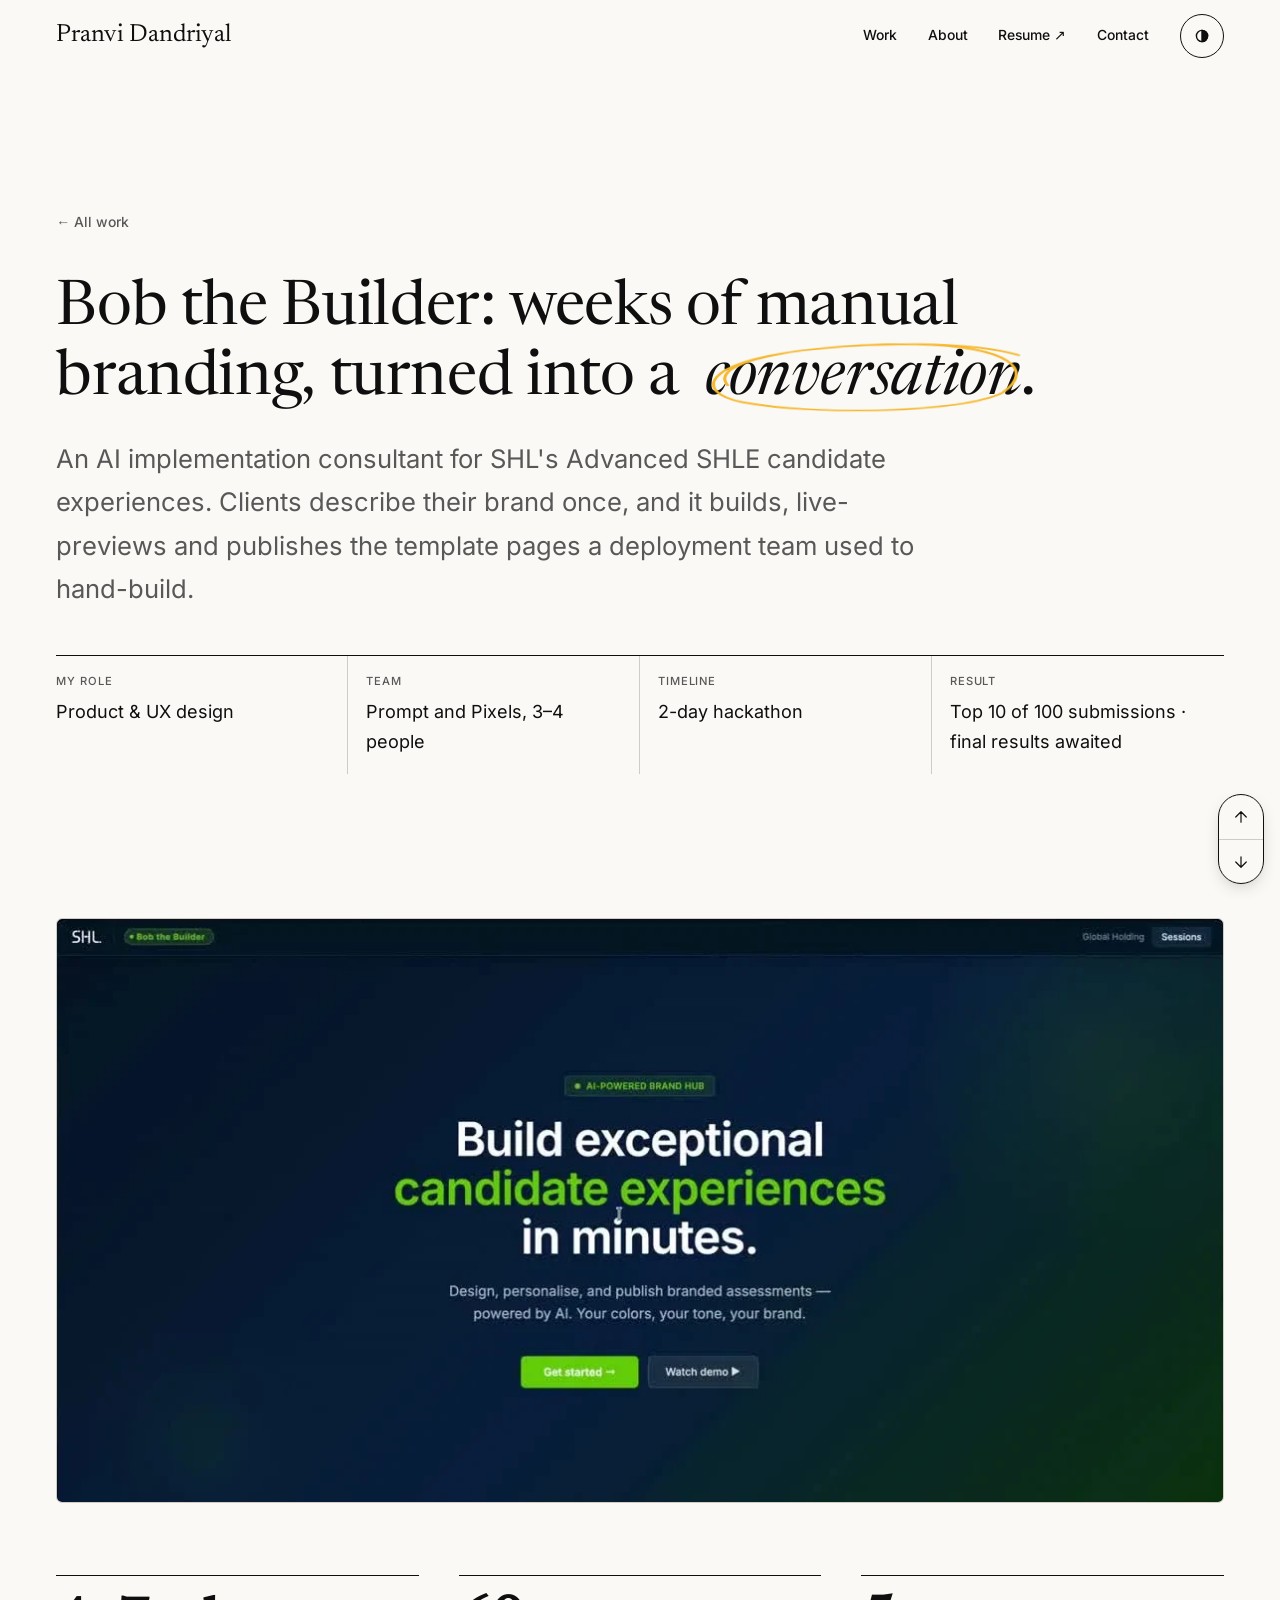
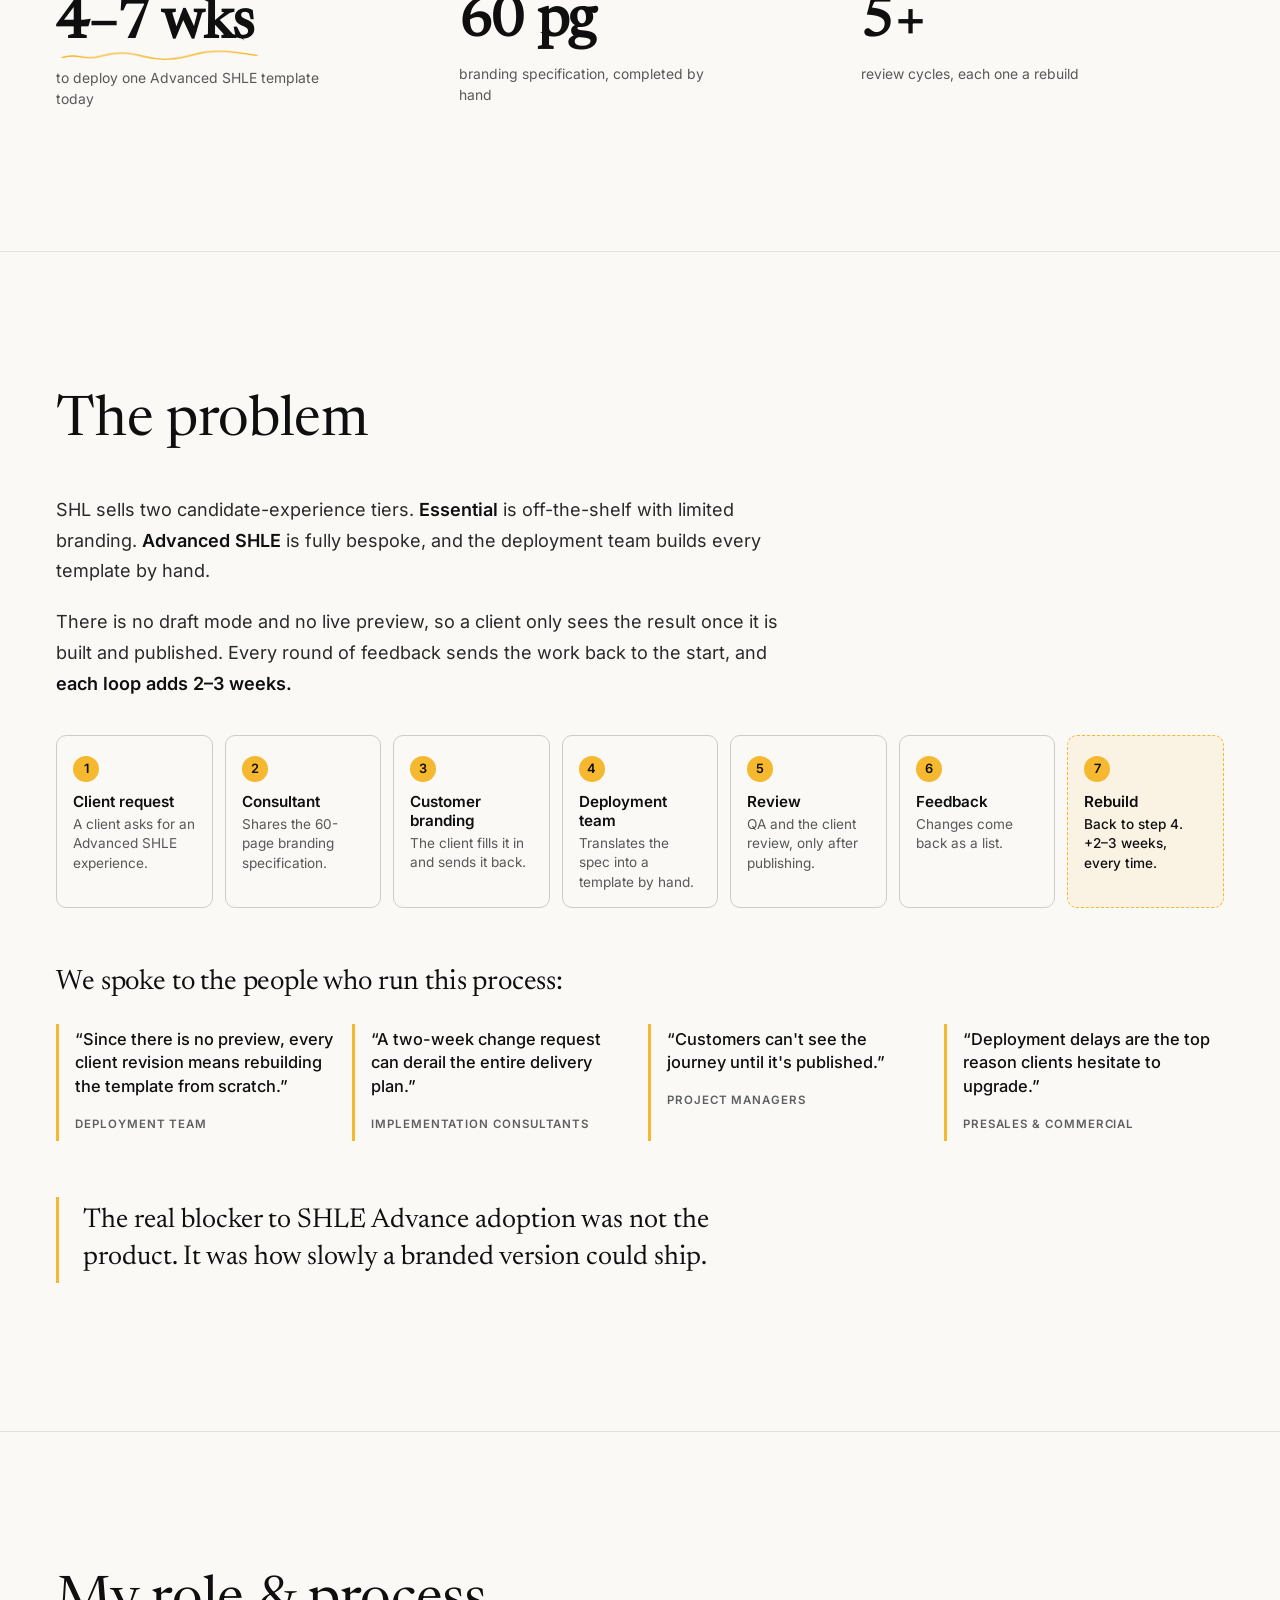
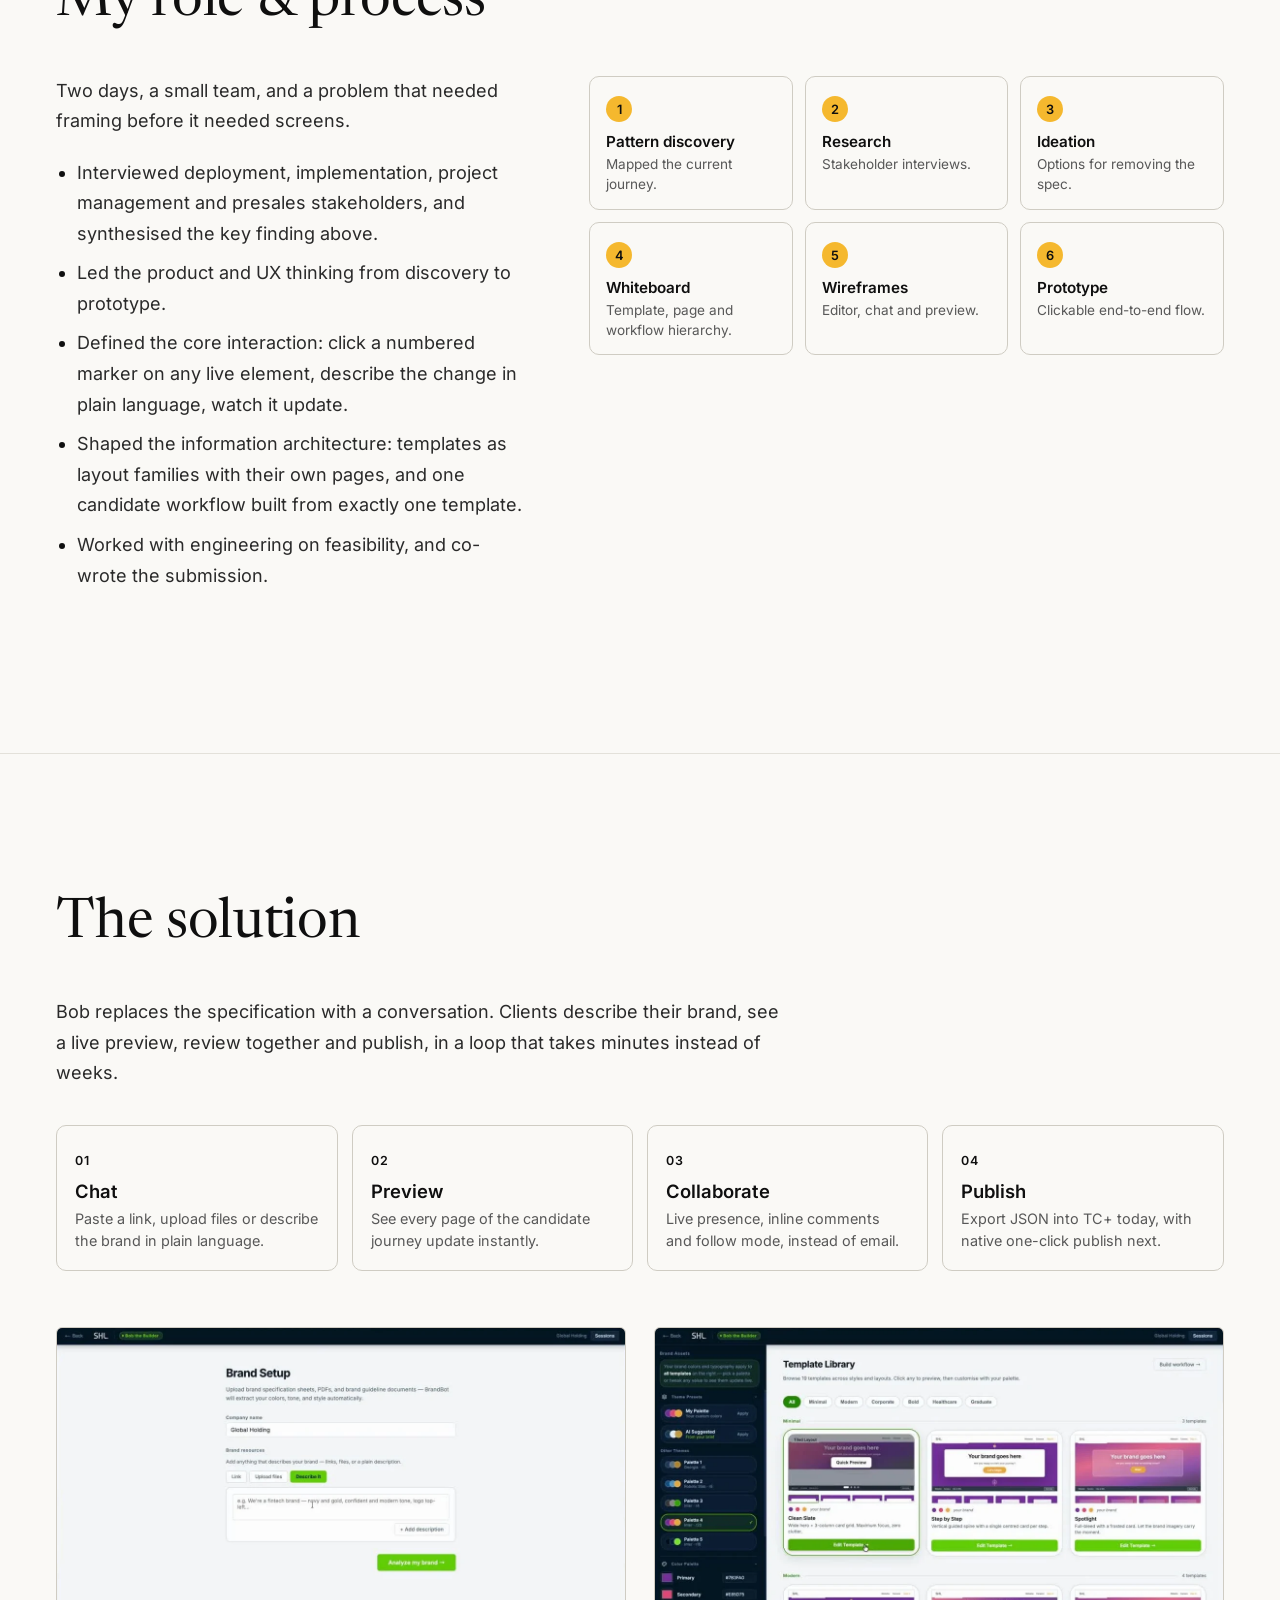
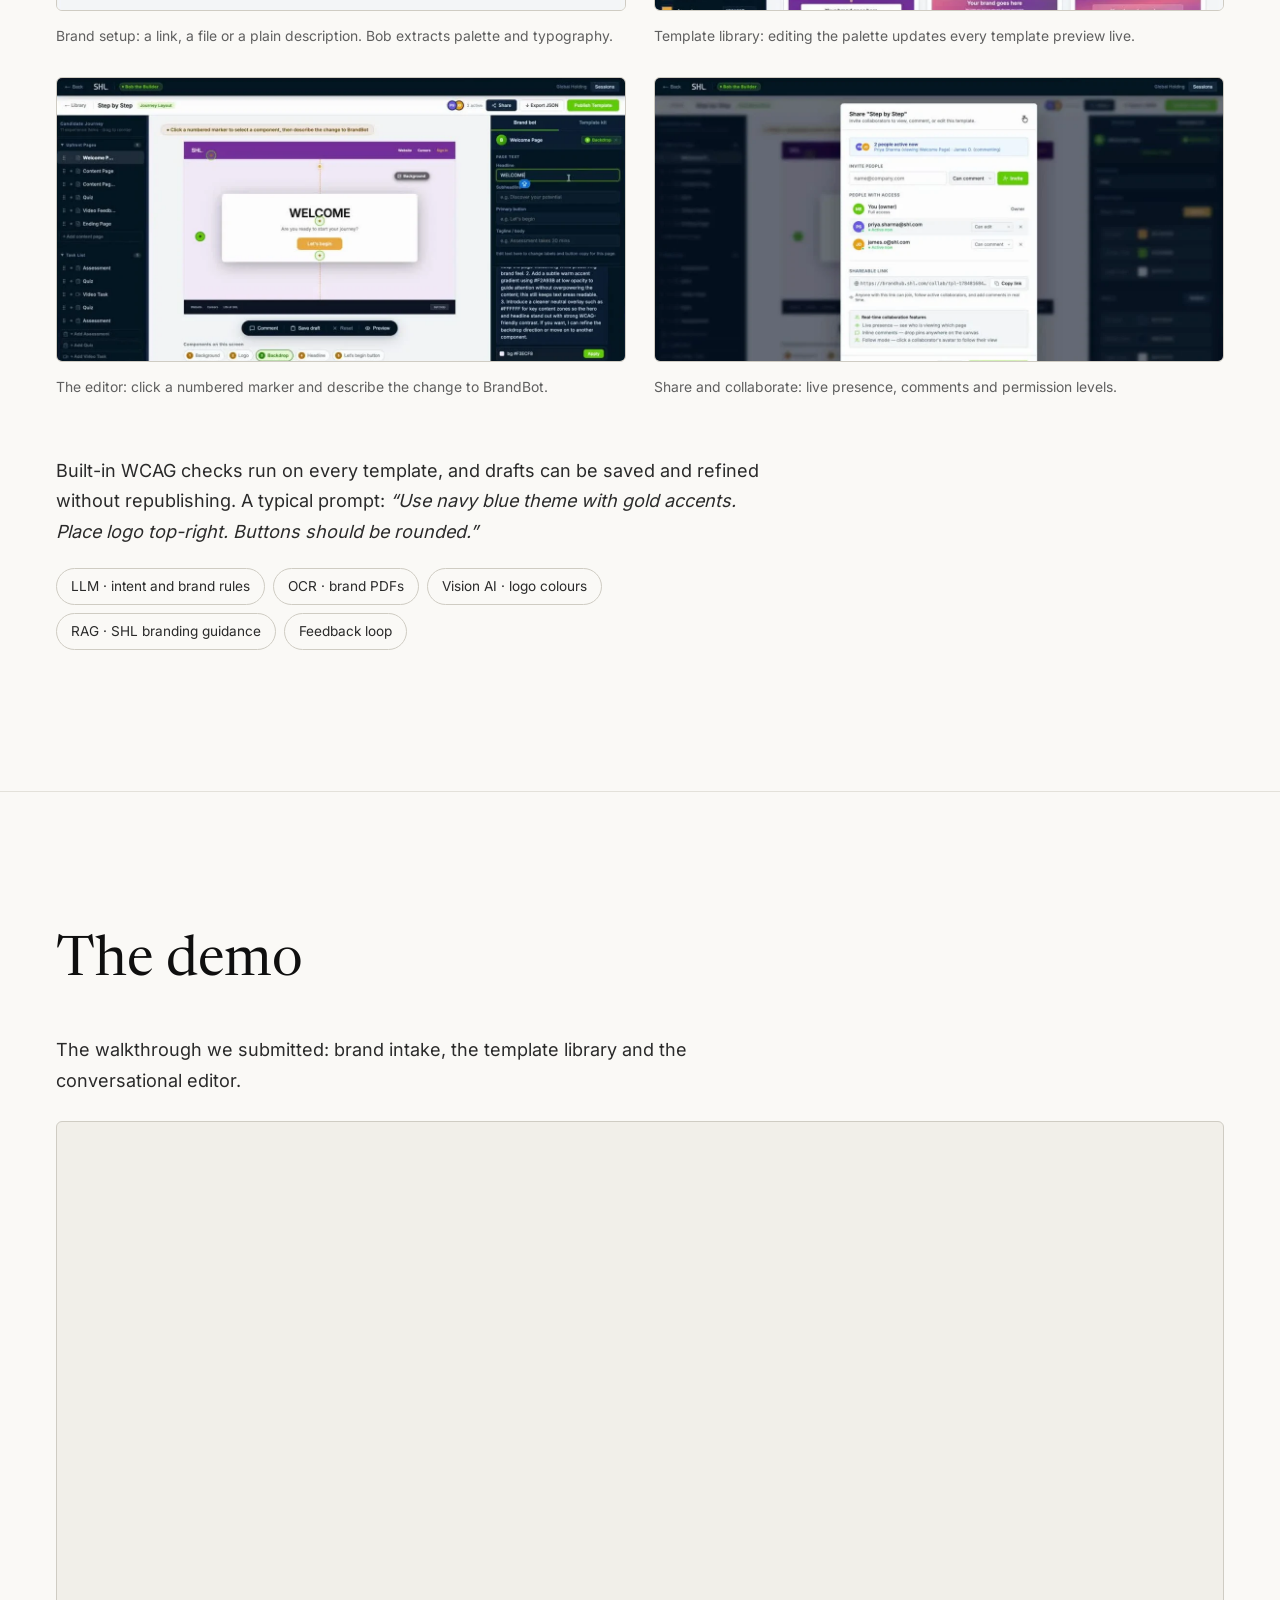
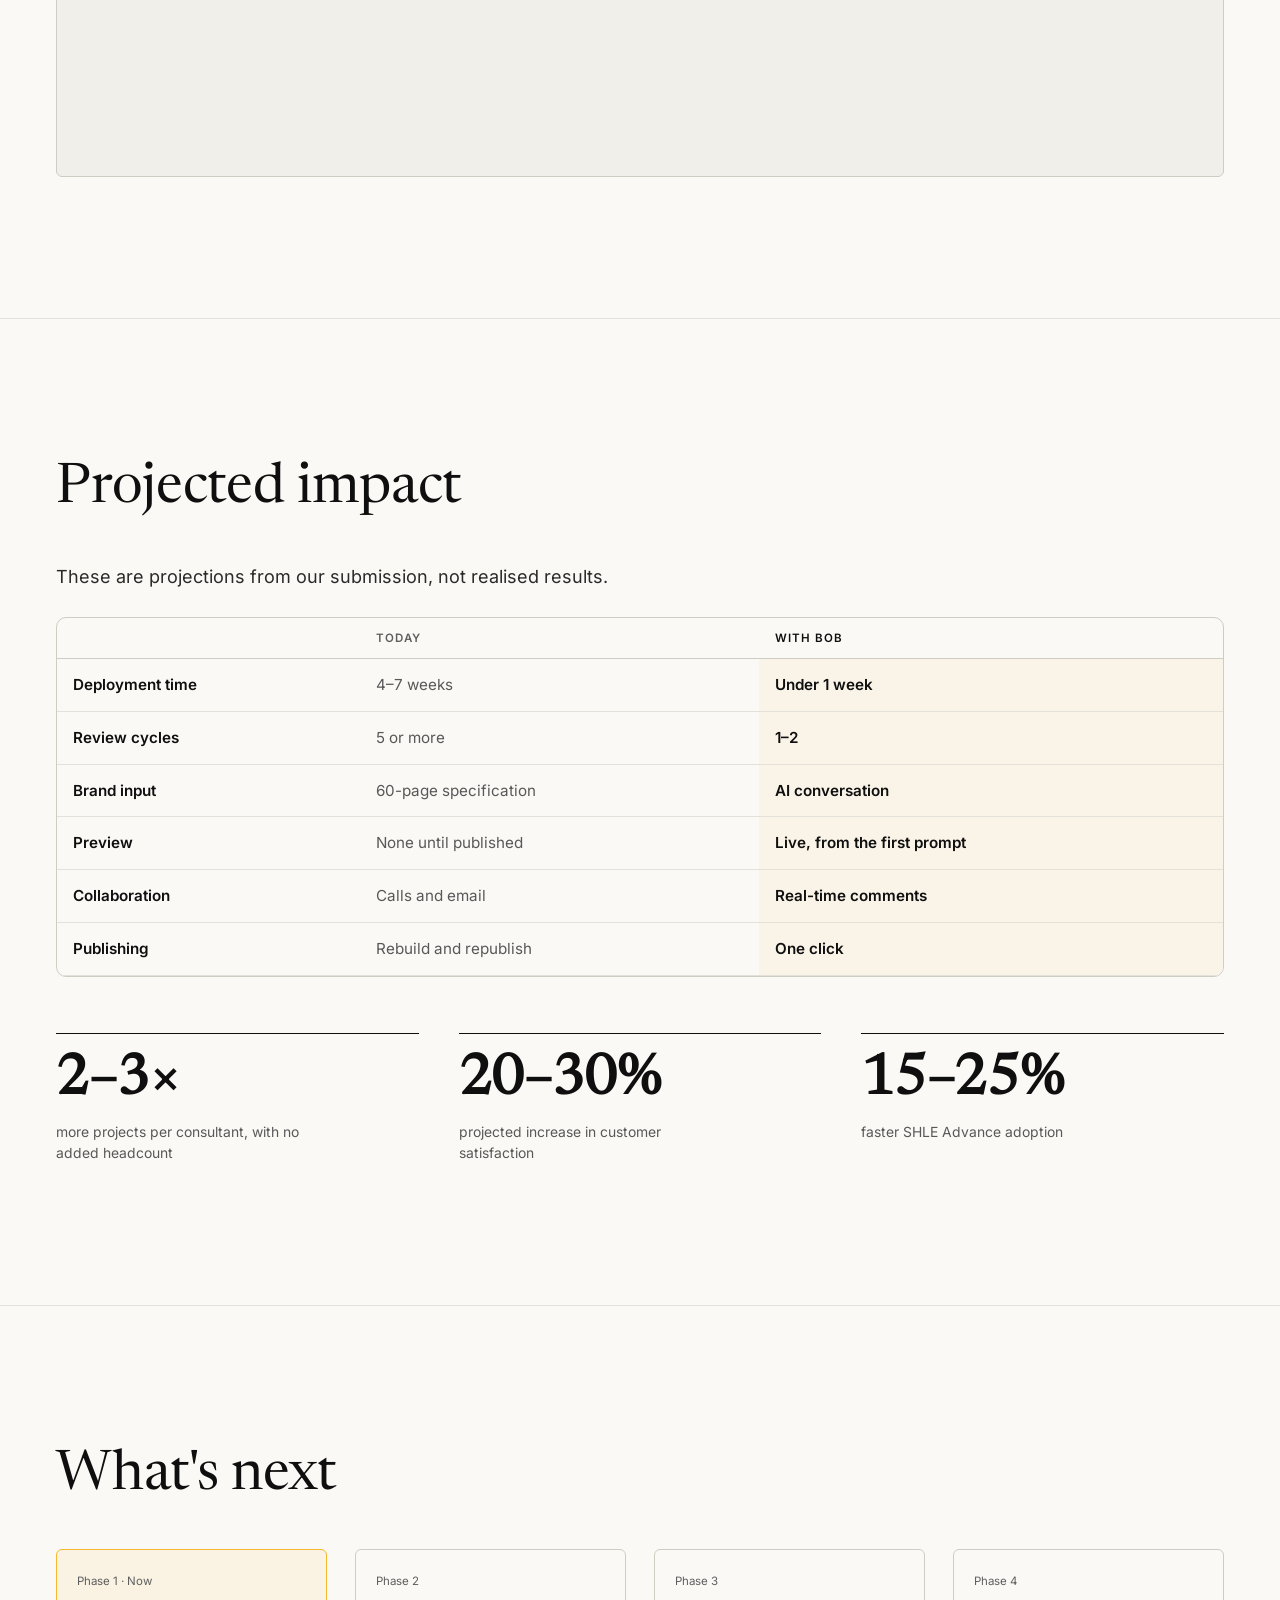
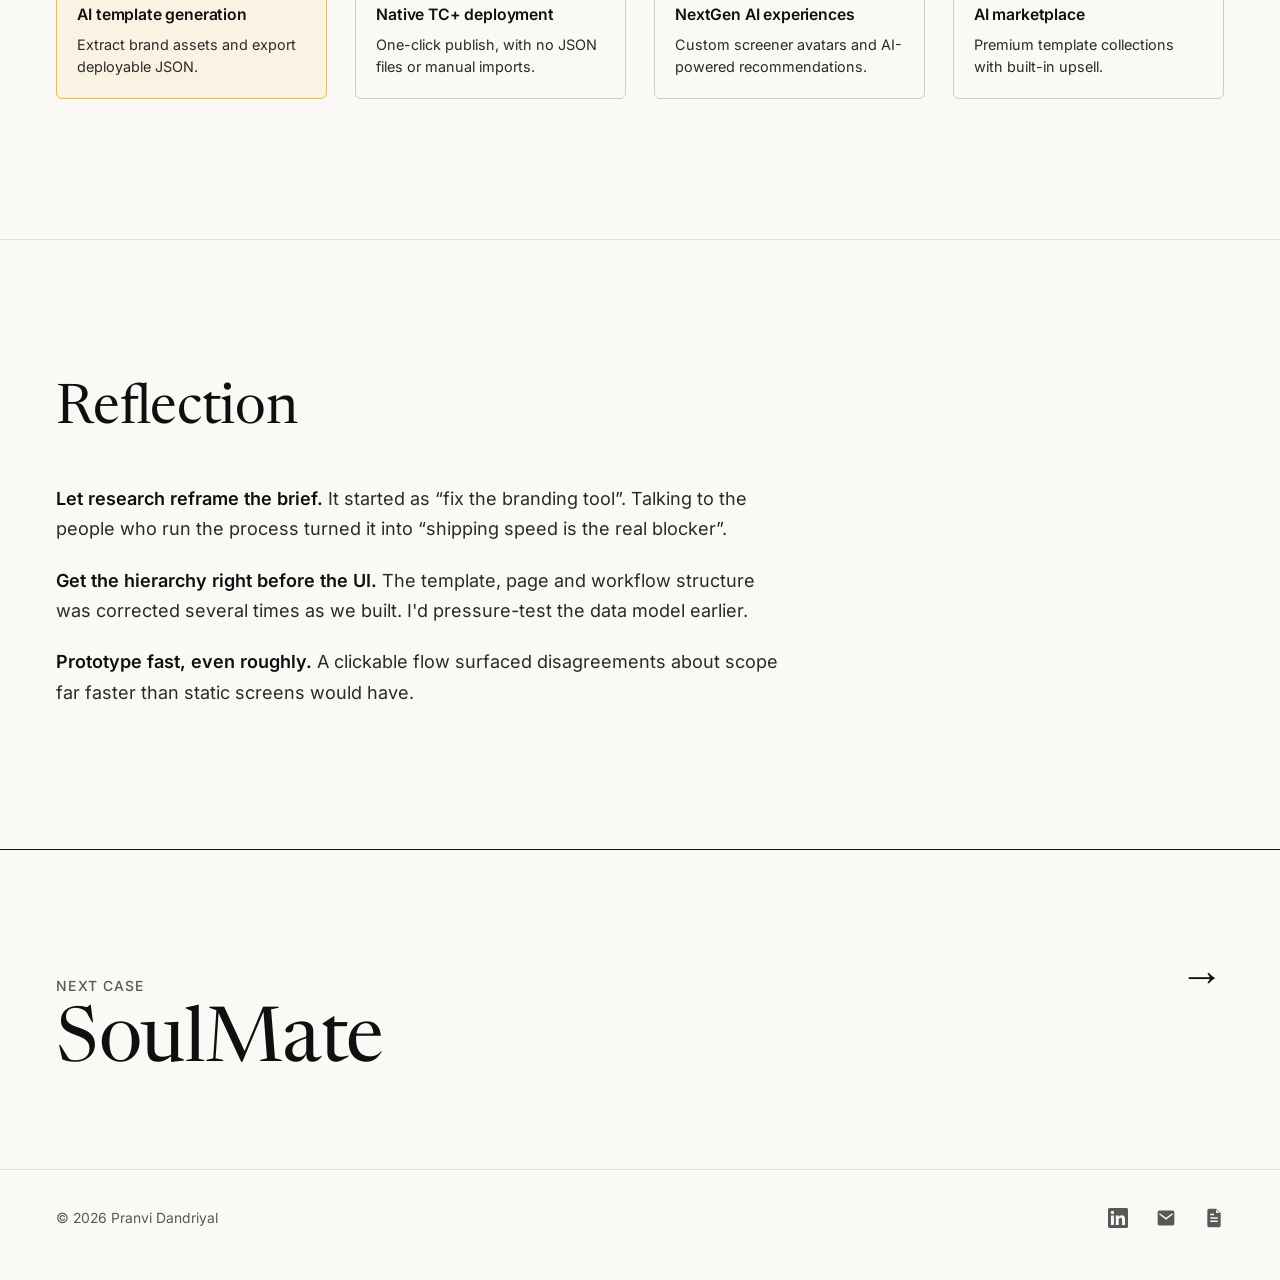
==== commit 363555a8: "Hero glow: bleeds softly into next section, stronger drift and cursor follow, subtle scroll drift Co" ====
--- a/bob-the-builder.html
+++ b/bob-the-builder.html
@@ -17,7 +17,7 @@
 <link rel="preload" href="fonts/newsreader-italic.woff2" as="font" type="font/woff2" crossorigin>
 <link rel="preload" href="fonts/inter.woff2" as="font" type="font/woff2" crossorigin>
 <script>try{var t=localStorage.getItem('theme');if(t)document.documentElement.setAttribute('data-theme',t)}catch(e){}document.documentElement.classList.add('js')</script>
-<link rel="stylesheet" href="styles.css?v=42">
+<link rel="stylesheet" href="styles.css?v=43">
 <style>
 .jr{display:grid;grid-template-columns:repeat(auto-fit,minmax(128px,1fr));gap:12px;counter-reset:j;margin:0;padding:0;list-style:none}
 .jr li{min-width:0;counter-increment:j;position:relative;border:1px solid var(--line-2);border-radius:10px;background:var(--paper);padding:16px 16px 14px}
@@ -128,7 +128,7 @@
     els.forEach(el => io.observe(el));
   } else { els.forEach(el => el.classList.add('in')); }
 </script>
-<script src="site.js?v=17" defer></script>
+<script src="site.js?v=18" defer></script>
 <script src="lightbox.js" defer></script>
 <script src="video-controls.js" defer></script>
 </body>
--- a/styles.css
+++ b/styles.css
@@ -198,29 +198,29 @@
 
 /* ---- Hero ------------------------------------------------------------ */
 /* ---- Hero: premium editorial ---------------------------------------- */
-.hv { position: relative; isolation: isolate; overflow: hidden; padding-block: clamp(56px, 8vw, 120px) clamp(56px, 7vw, 104px); }
-.hv::before { content: ""; position: absolute; inset: 0; z-index: -1; pointer-events: none; opacity: .05;
+.hv { position: relative; overflow-x: clip; padding-block: clamp(56px, 8vw, 120px) clamp(56px, 7vw, 104px); }
+.hv::before { content: ""; position: absolute; inset: 0; z-index: -1; pointer-events: none; opacity: .05; -webkit-mask-image: linear-gradient(#000 55%, transparent); mask-image: linear-gradient(#000 55%, transparent);
   background-image: url("data:image/svg+xml,%3Csvg xmlns='http://www.w3.org/2000/svg' width='180' height='180'%3E%3Cfilter id='n'%3E%3CfeTurbulence type='fractalNoise' baseFrequency='.85' numOctaves='2' stitchTiles='stitch'/%3E%3CfeColorMatrix values='0 0 0 0 1 0 0 0 0 1 0 0 0 0 1 0 0 0 .9 0'/%3E%3C/filter%3E%3Crect width='100%25' height='100%25' filter='url(%23n)'/%3E%3C/svg%3E"); }
 :root[data-theme="light"] .hv::before { filter: invert(1); opacity: .06; }
 @media (prefers-color-scheme: light) { :root:not([data-theme]) .hv::before { filter: invert(1); opacity: .06; } }
-.hv::after { content: ""; position: absolute; inset: 0; z-index: -1; pointer-events: none;
-  background: radial-gradient(38% 46% at 14% 78%, color-mix(in srgb, var(--pop) 15%, transparent), transparent 70%), radial-gradient(46% 40% at 92% 10%, color-mix(in srgb, var(--pop) 7%, transparent), transparent 70%); }
+.hv::after { content: ""; position: absolute; left: 0; right: 0; top: 0; bottom: -320px; z-index: -1; pointer-events: none;
+  background: radial-gradient(34% 36% at 14% 62%, color-mix(in srgb, var(--pop) 15%, transparent), transparent 100%), radial-gradient(46% 30% at 92% 8%, color-mix(in srgb, var(--pop) 7%, transparent), transparent 100%); }
 .hv-intro { display: flex; align-items: center; flex-wrap: wrap; gap: 6px 14px; margin: 0; color: var(--muted); font-size: var(--step--1); letter-spacing: .02em; }
 .hv-intro b { font-weight: 500; color: var(--ink); }
 .hv-intro i { width: 5px; height: 5px; border-radius: 50%; background: var(--pop); }
 .hv h1 { margin: clamp(22px, 3vw, 40px) 0 0; font-family: var(--f-serif); font-weight: 400; font-size: clamp(2.4rem, .8rem + 4.5vw, 4.4rem); line-height: 1.08; letter-spacing: -.022em; color: var(--ink); text-wrap: balance; }
 .hv h1 .hl { font-style: italic; }
 .hv-lower { display: grid; gap: 24px 18px; margin-top: clamp(40px, 5vw, 72px); align-items: stretch; grid-template-columns: minmax(100px, 32%) minmax(0, 1fr); }
-.hv-pt { position: relative; --gx: 0px; --gy: 0px; --ix: 0px; --iy: 0px; --rx: 0deg; --ry: 0deg; }
+.hv-pt { position: relative; --gx: 0px; --gy: 0px; --ix: 0px; --iy: 0px; --rx: 0deg; --ry: 0deg; --sx: 0px; --sy: 0px; }
 /* two soft gold glows behind the photo: they drift on their own, follow the cursor a little, and swell on hover */
 .hv-pt::before, .hv-pt::after { content: ""; position: absolute; left: 50%; top: 50%; aspect-ratio: 1; z-index: -1; pointer-events: none; border-radius: 50%;
-  translate: calc(-50% + var(--gx)) calc(-50% + var(--gy)); transition: translate 1s cubic-bezier(.2,.7,.2,1), scale .7s cubic-bezier(.2,.7,.2,1), opacity .5s; }
-.hv-pt::before { width: 220%; background: radial-gradient(closest-side, color-mix(in srgb, var(--pop) 24%, transparent), transparent 100%); opacity: .85; animation: hv-drift-a 17s ease-in-out infinite alternate; }
-.hv-pt::after { width: 150%; background: radial-gradient(closest-side, color-mix(in srgb, var(--pop) 18%, transparent), transparent 100%); opacity: .7; animation: hv-drift-b 23s ease-in-out infinite alternate; }
+  translate: calc(-50% + var(--gx) + var(--sx)) calc(-50% + var(--gy) + var(--sy)); transition: translate .9s cubic-bezier(.2,.7,.2,1), scale .7s cubic-bezier(.2,.7,.2,1), opacity .5s; }
+.hv-pt::before { width: 240%; background: radial-gradient(closest-side, color-mix(in srgb, var(--pop) 26%, transparent), transparent 100%); opacity: .85; animation: hv-drift-a 11s ease-in-out infinite alternate; }
+.hv-pt::after { width: 160%; translate: calc(-50% + var(--gx) * -.5 - var(--sx)) calc(-50% + var(--gy) * -.5 + var(--sy) * .6); background: radial-gradient(closest-side, color-mix(in srgb, var(--pop) 18%, transparent), transparent 100%); opacity: .7; animation: hv-drift-b 15s ease-in-out infinite alternate; }
 .hv-pt:hover::before { scale: 1.14; opacity: 1; }
 .hv-pt:hover::after { scale: 1.25; opacity: 1; }
-@keyframes hv-drift-a { 0% { transform: translate(-7%, 5%) scale(.94); } 50% { transform: translate(5%, -6%) scale(1.08); } 100% { transform: translate(8%, 6%) scale(1); } }
-@keyframes hv-drift-b { 0% { transform: translate(12%, -10%) scale(1.05); } 50% { transform: translate(-10%, 8%) scale(.9); } 100% { transform: translate(-4%, -12%) scale(1.1); } }
+@keyframes hv-drift-a { 0% { transform: translate(-16%, 10%) scale(.9); } 50% { transform: translate(12%, -14%) scale(1.14); } 100% { transform: translate(18%, 14%) scale(.98); } }
+@keyframes hv-drift-b { 0% { transform: translate(24%, -20%) scale(1.08); } 50% { transform: translate(-22%, 16%) scale(.86); } 100% { transform: translate(-8%, -26%) scale(1.16); } }
 .hv-pt .win { position: relative; width: 100%; height: 100%; min-height: 190px; overflow: hidden; border-radius: 16px; box-shadow: 0 24px 44px -26px rgba(0,0,0,.6); transform: perspective(800px) rotateX(var(--rx)) rotateY(var(--ry)); transition: transform .45s cubic-bezier(.2,.7,.2,1), box-shadow .5s; }
 .hv-pt:hover .win { transform: perspective(800px) rotateX(var(--rx)) rotateY(var(--ry)) translateY(-5px); box-shadow: 0 34px 54px -26px rgba(0,0,0,.7), 0 0 0 1px color-mix(in srgb, var(--pop) 40%, transparent); }
 .hv-pt img { position: absolute; inset: 0; width: 100%; height: 100%; object-fit: cover; object-position: 50% 14%; transform: translate(var(--ix), var(--iy)) scale(1.07); transition: transform .6s cubic-bezier(.2,.7,.2,1); }
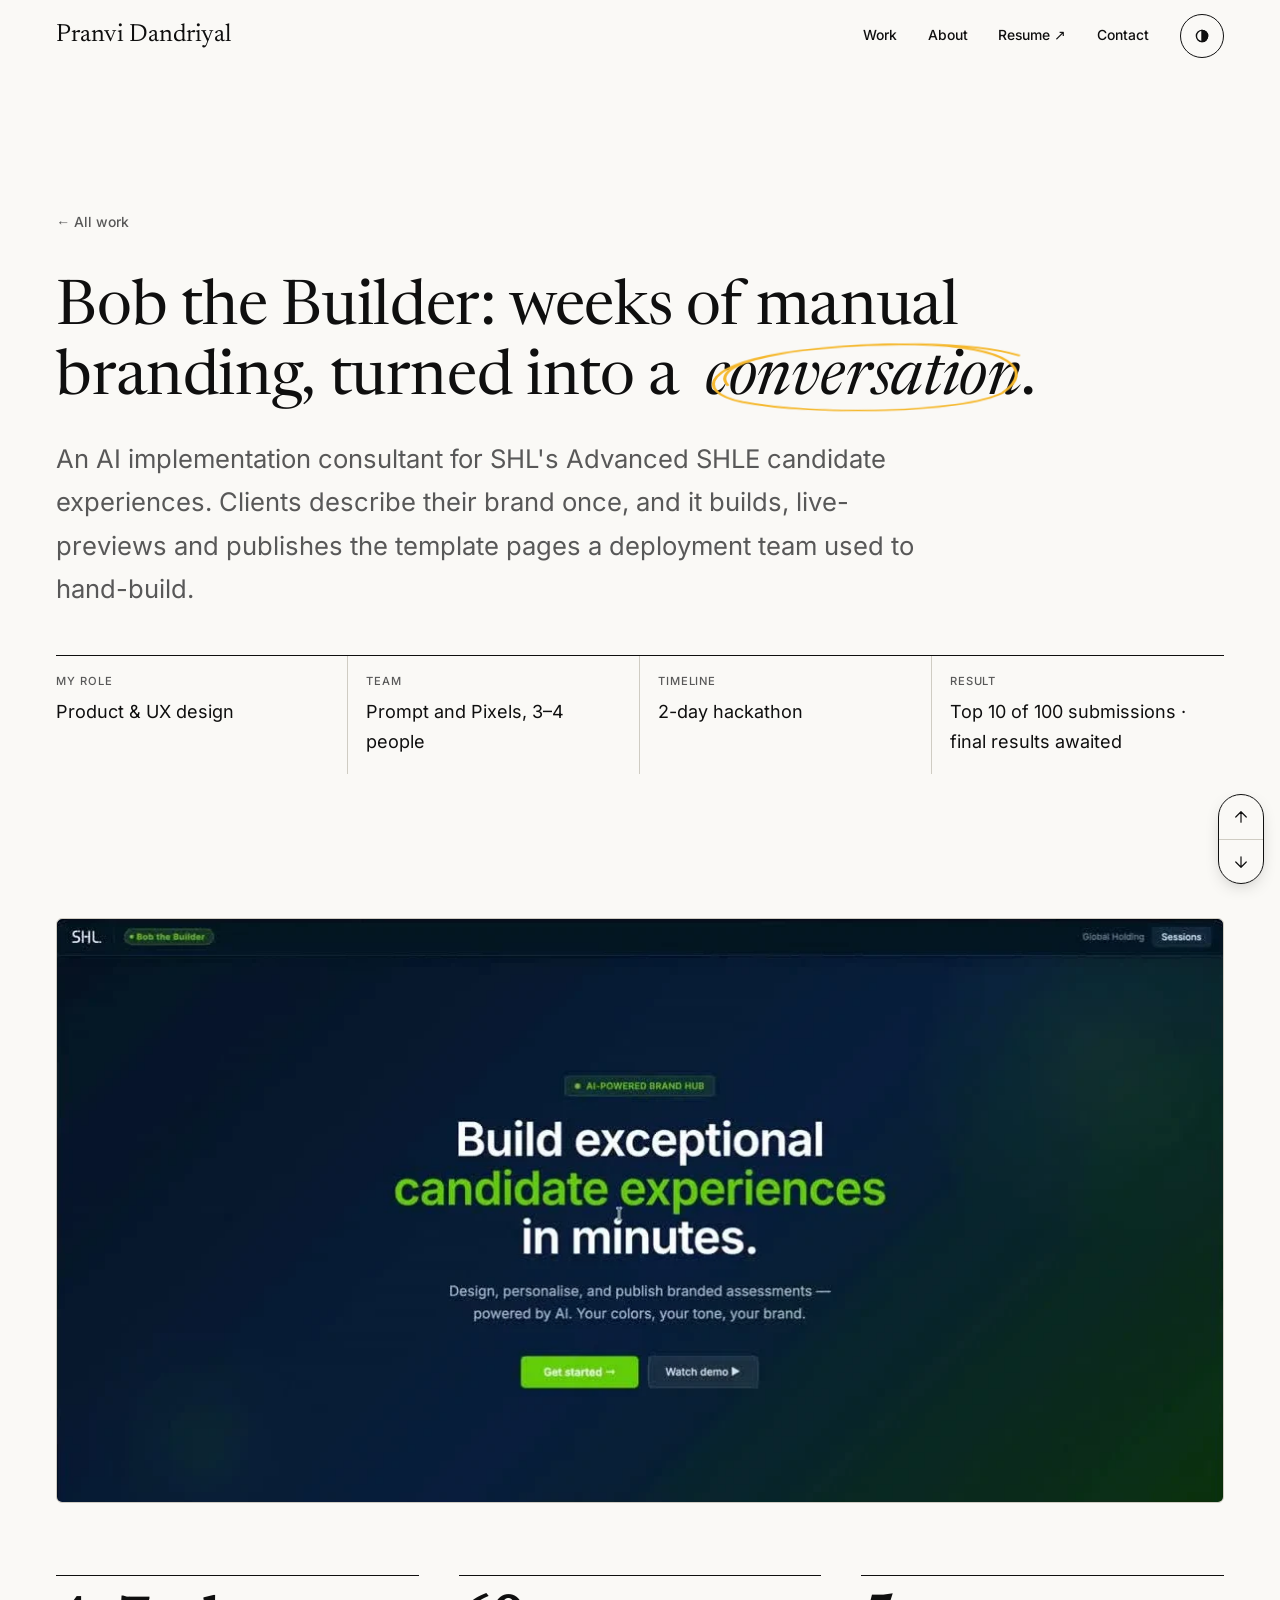
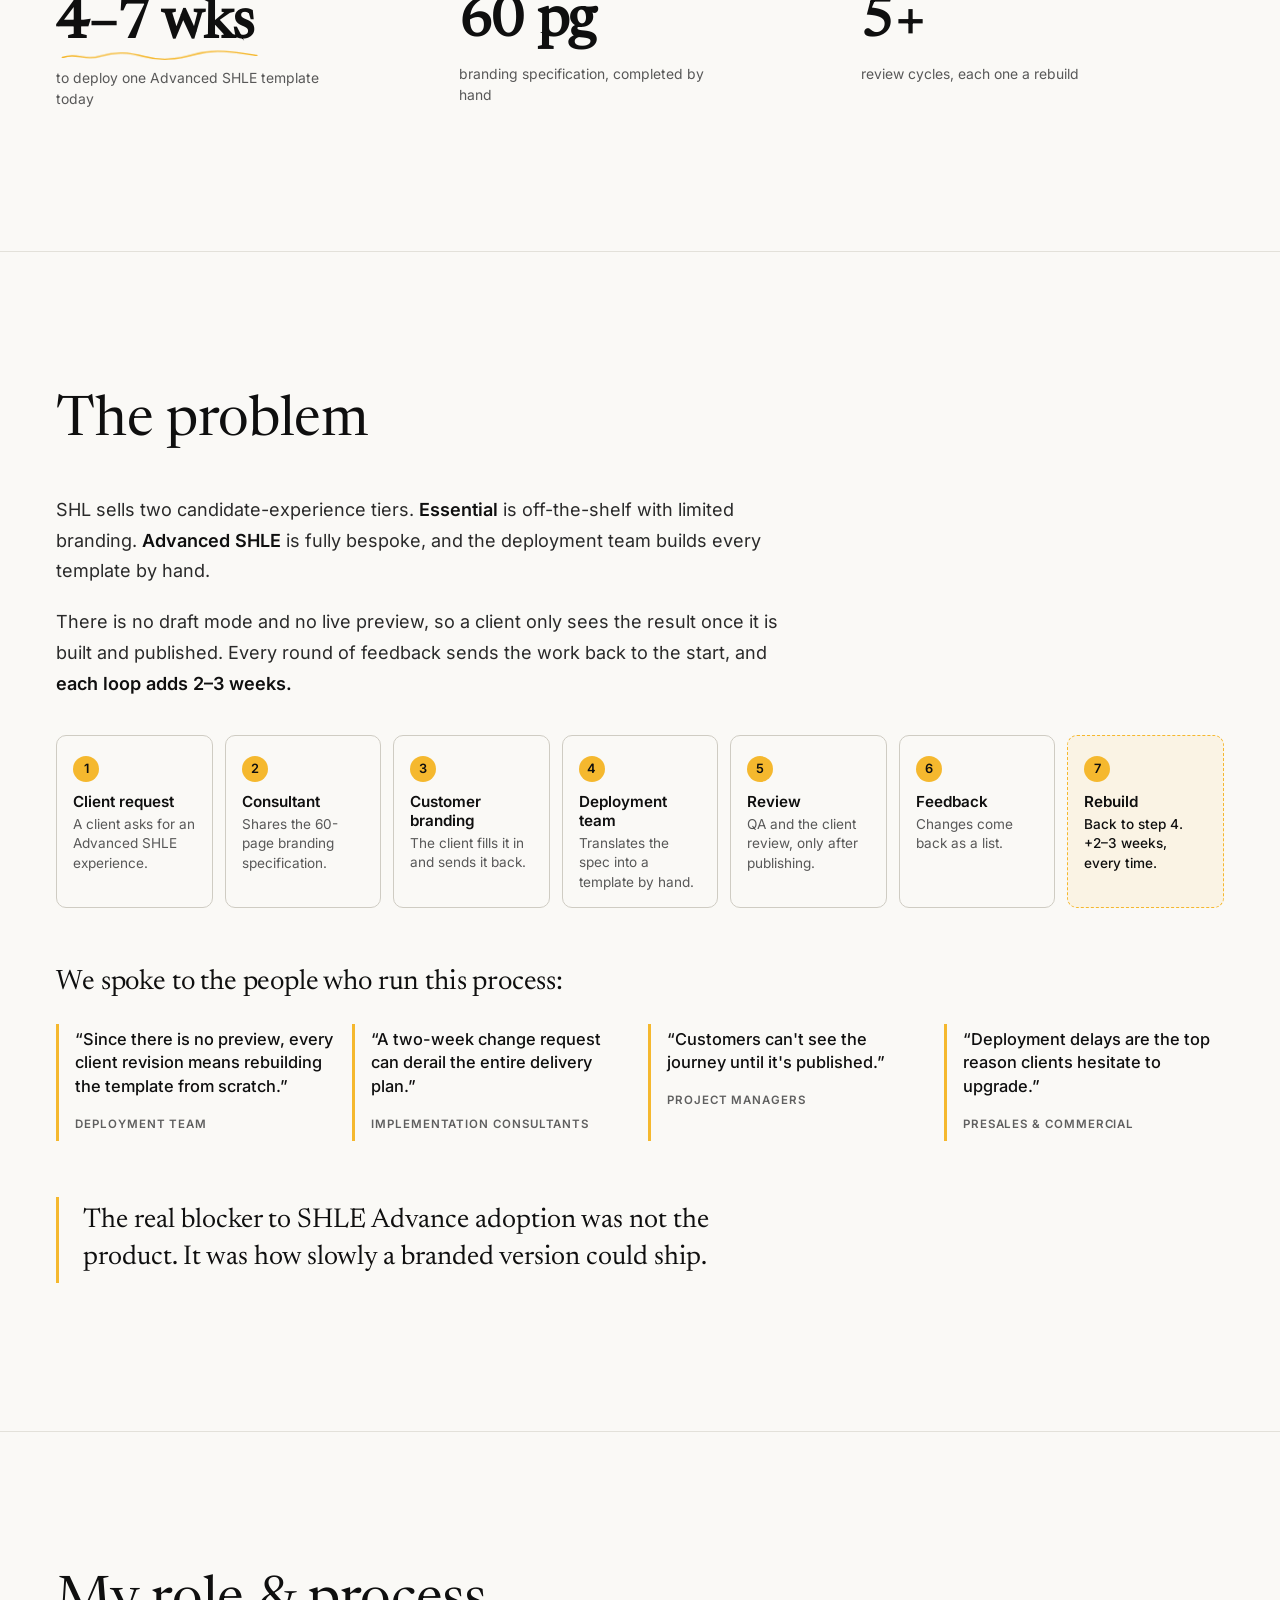
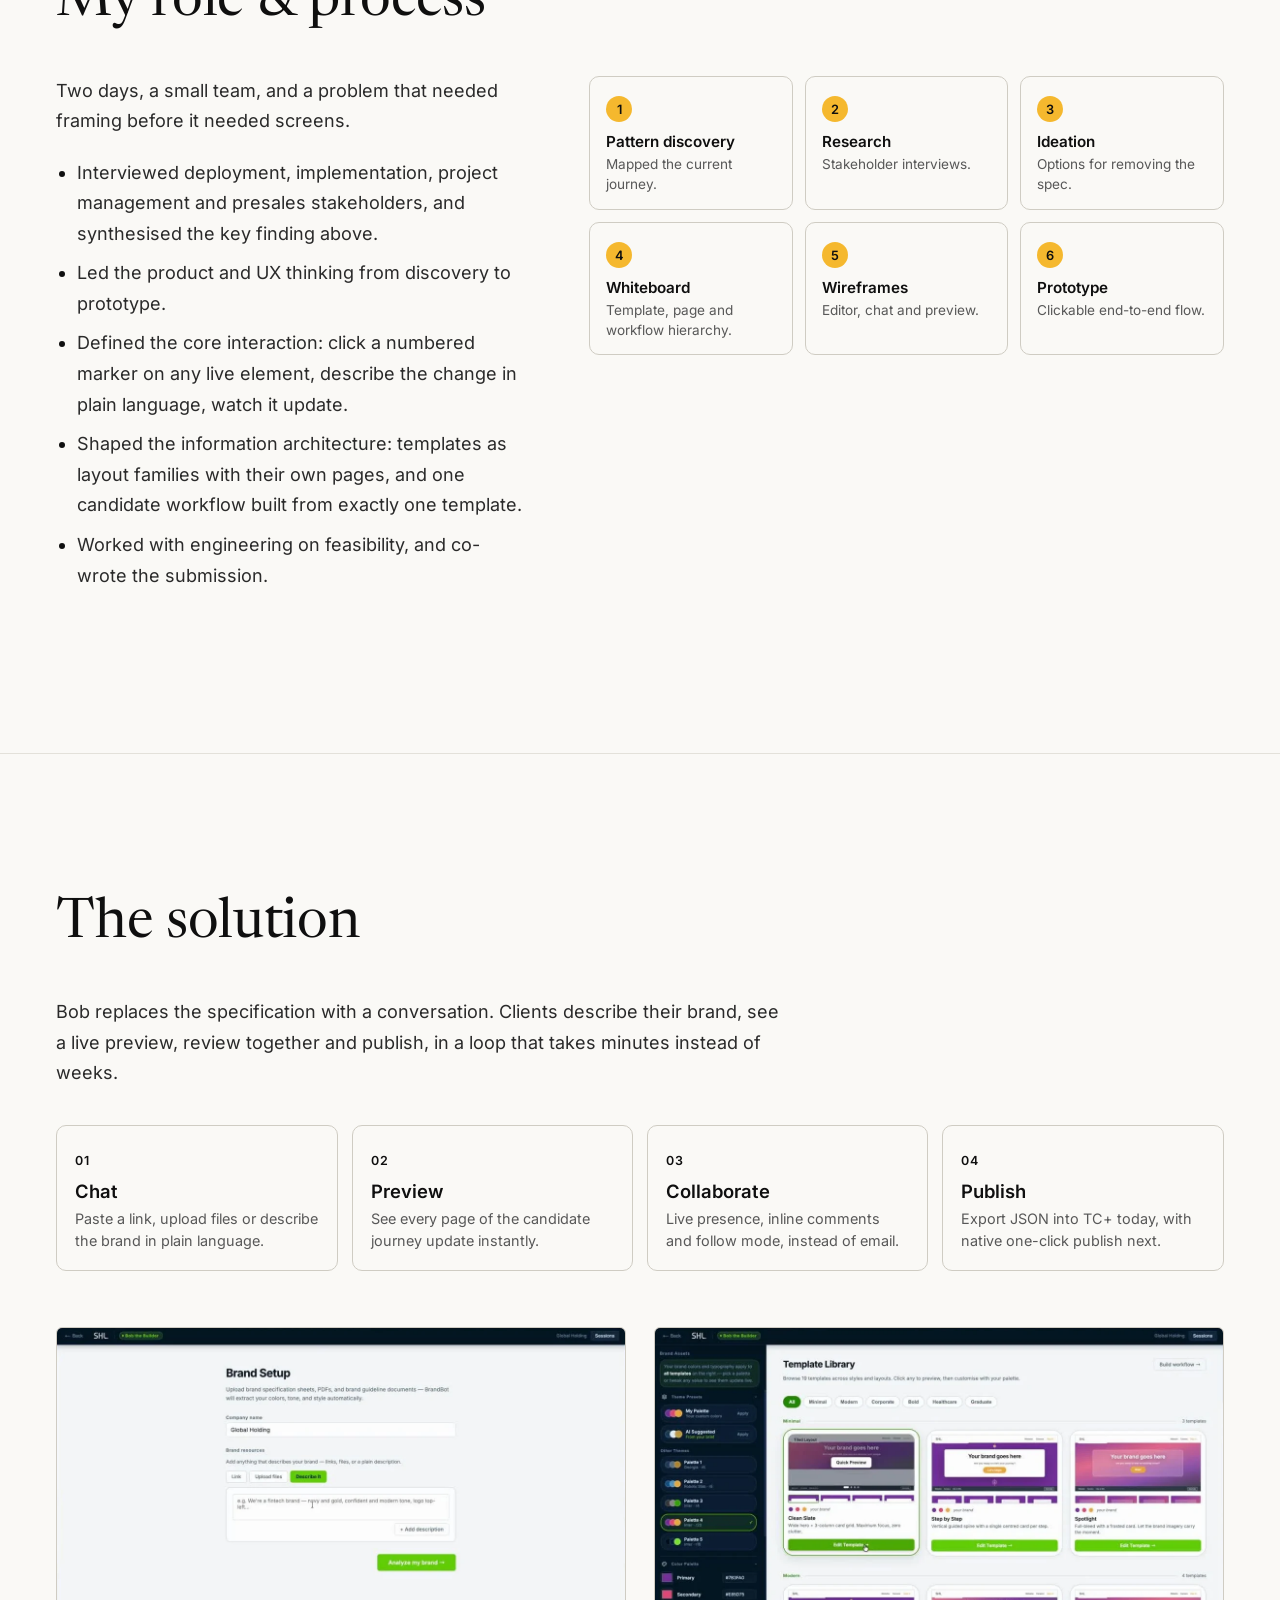
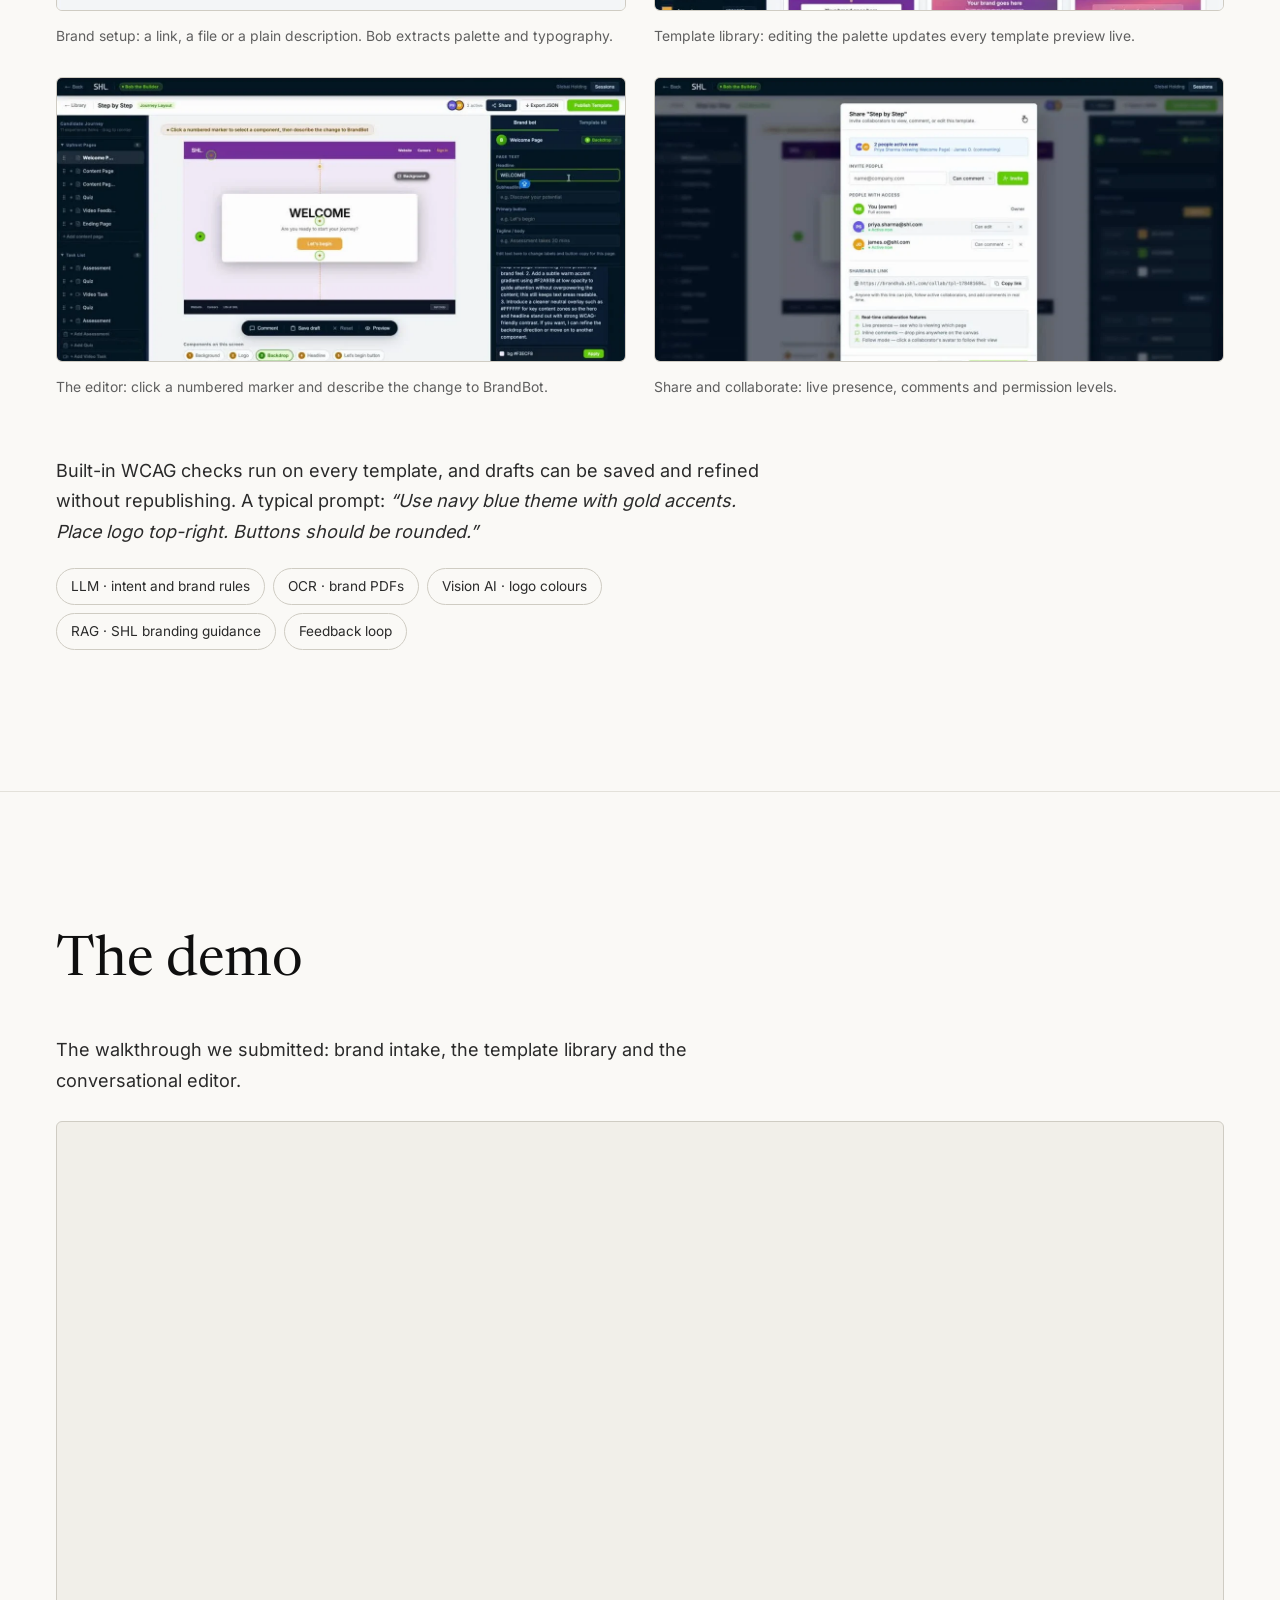
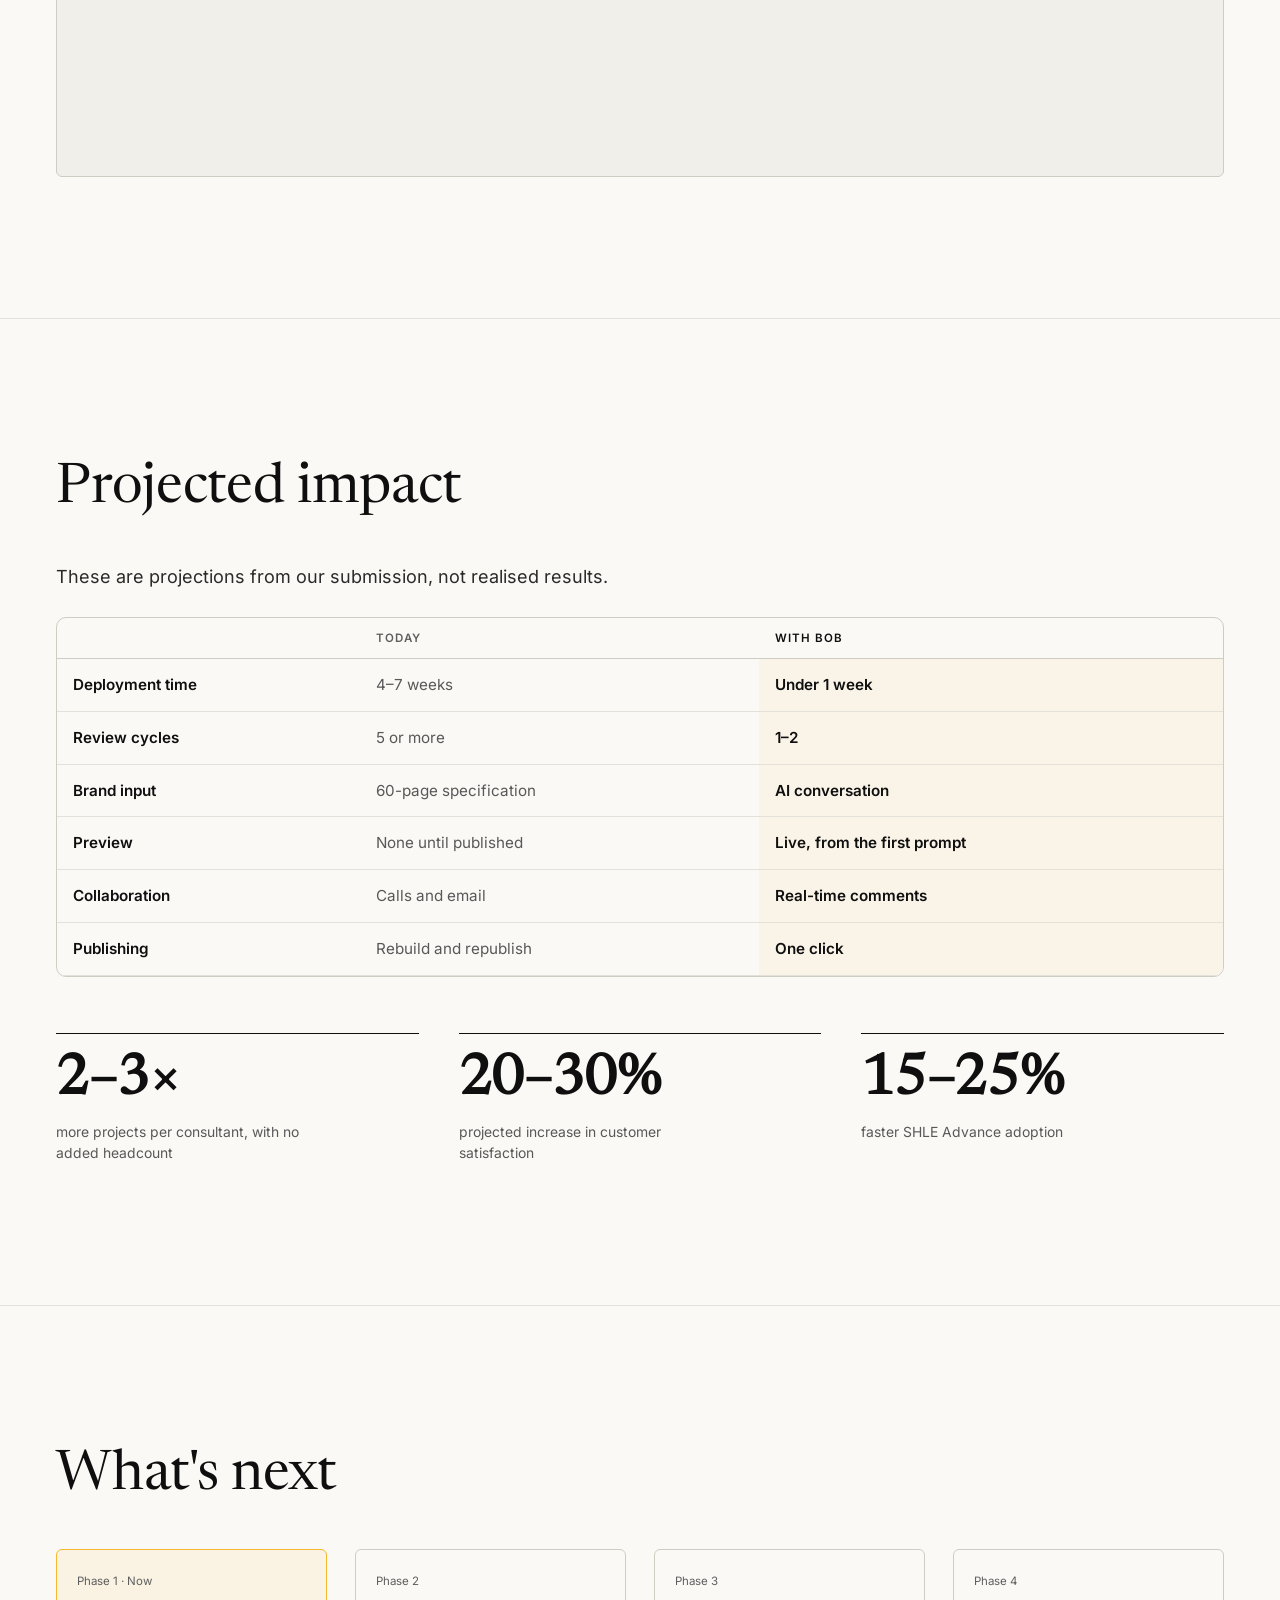
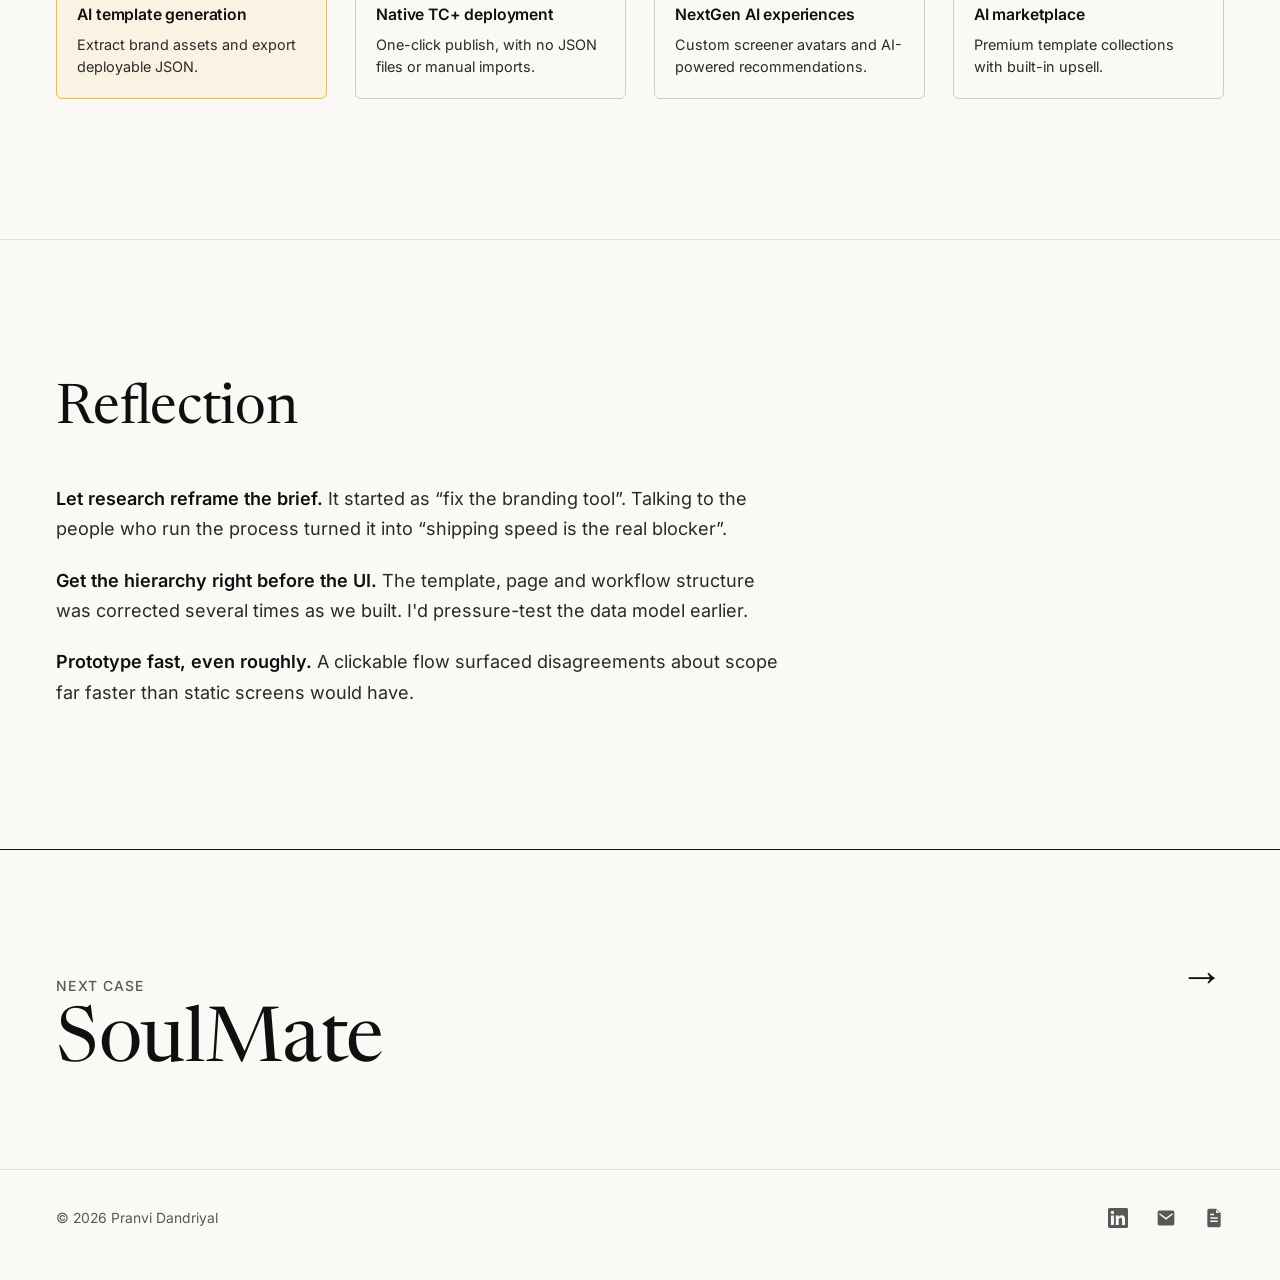
==== commit e6032c46: "Light theme is the default; system dark preference no longer applies Co-Authored-By: Claude Sonnet 5" ====
--- a/bob-the-builder.html
+++ b/bob-the-builder.html
@@ -17,7 +17,7 @@
 <link rel="preload" href="fonts/newsreader-italic.woff2" as="font" type="font/woff2" crossorigin>
 <link rel="preload" href="fonts/inter.woff2" as="font" type="font/woff2" crossorigin>
 <script>try{var t=localStorage.getItem('theme');if(t)document.documentElement.setAttribute('data-theme',t)}catch(e){}document.documentElement.classList.add('js')</script>
-<link rel="stylesheet" href="styles.css?v=43">
+<link rel="stylesheet" href="styles.css?v=44">
 <style>
 .jr{display:grid;grid-template-columns:repeat(auto-fit,minmax(128px,1fr));gap:12px;counter-reset:j;margin:0;padding:0;list-style:none}
 .jr li{min-width:0;counter-increment:j;position:relative;border:1px solid var(--line-2);border-radius:10px;background:var(--paper);padding:16px 16px 14px}
@@ -128,7 +128,7 @@
     els.forEach(el => io.observe(el));
   } else { els.forEach(el => el.classList.add('in')); }
 </script>
-<script src="site.js?v=18" defer></script>
+<script src="site.js?v=19" defer></script>
 <script src="lightbox.js" defer></script>
 <script src="video-controls.js" defer></script>
 </body>
--- a/styles.css
+++ b/styles.css
@@ -53,13 +53,6 @@
   --step-3:  clamp(2.00rem, 1.40rem + 2.60vw, 3.50rem);
   --step-4:  clamp(2.40rem, 1.30rem + 4.40vw, 4.75rem);
   --step-5:  clamp(2.50rem, 1.10rem + 5.60vw, 6.00rem);
-}
-@media (prefers-color-scheme: dark) {
-  :root:not([data-theme="light"]) {
-    --paper: #0F0F0F; --surface: #18181A; --ink: #F3F2EE; --body: #D8D7D2;
-    --muted: #A5A5A2; --faint: #9C9C98; --line: #2A2A29; --line-2: #3A3A38; --gold: #F5B82E;
-    color-scheme: dark;
-  }
 }
 :root[data-theme="dark"] {
   --paper: #0F0F0F; --surface: #18181A; --ink: #F3F2EE; --body: #D8D7D2;
@@ -201,8 +194,7 @@
 .hv { position: relative; overflow-x: clip; padding-block: clamp(56px, 8vw, 120px) clamp(56px, 7vw, 104px); }
 .hv::before { content: ""; position: absolute; inset: 0; z-index: -1; pointer-events: none; opacity: .05; -webkit-mask-image: linear-gradient(#000 55%, transparent); mask-image: linear-gradient(#000 55%, transparent);
   background-image: url("data:image/svg+xml,%3Csvg xmlns='http://www.w3.org/2000/svg' width='180' height='180'%3E%3Cfilter id='n'%3E%3CfeTurbulence type='fractalNoise' baseFrequency='.85' numOctaves='2' stitchTiles='stitch'/%3E%3CfeColorMatrix values='0 0 0 0 1 0 0 0 0 1 0 0 0 0 1 0 0 0 .9 0'/%3E%3C/filter%3E%3Crect width='100%25' height='100%25' filter='url(%23n)'/%3E%3C/svg%3E"); }
-:root[data-theme="light"] .hv::before { filter: invert(1); opacity: .06; }
-@media (prefers-color-scheme: light) { :root:not([data-theme]) .hv::before { filter: invert(1); opacity: .06; } }
+:root:not([data-theme="dark"]) .hv::before { filter: invert(1); opacity: .06; }
 .hv::after { content: ""; position: absolute; left: 0; right: 0; top: 0; bottom: -320px; z-index: -1; pointer-events: none;
   background: radial-gradient(34% 36% at 14% 62%, color-mix(in srgb, var(--pop) 15%, transparent), transparent 100%), radial-gradient(46% 30% at 92% 8%, color-mix(in srgb, var(--pop) 7%, transparent), transparent 100%); }
 .hv-intro { display: flex; align-items: center; flex-wrap: wrap; gap: 6px 14px; margin: 0; color: var(--muted); font-size: var(--step--1); letter-spacing: .02em; }
@@ -647,10 +639,6 @@
 .emph { font-style: italic; color: var(--ink); text-decoration: underline; text-decoration-color: var(--pop); text-decoration-thickness: 3px; text-underline-offset: .2em; }
 
 /* dark-theme fixes for a few content colours that were set for a light page */
-@media (prefers-color-scheme: dark) {
-  :root:not([data-theme="light"]) .ratio__cell b.good { color: #5FD69E; }
-  :root:not([data-theme="light"]) .ti-journey__btn--outline { color: var(--ink); }
-}
 :root[data-theme="dark"] .ratio__cell b.good { color: #5FD69E; }
 :root[data-theme="dark"] .ti-journey__btn--outline { color: var(--ink); }
 
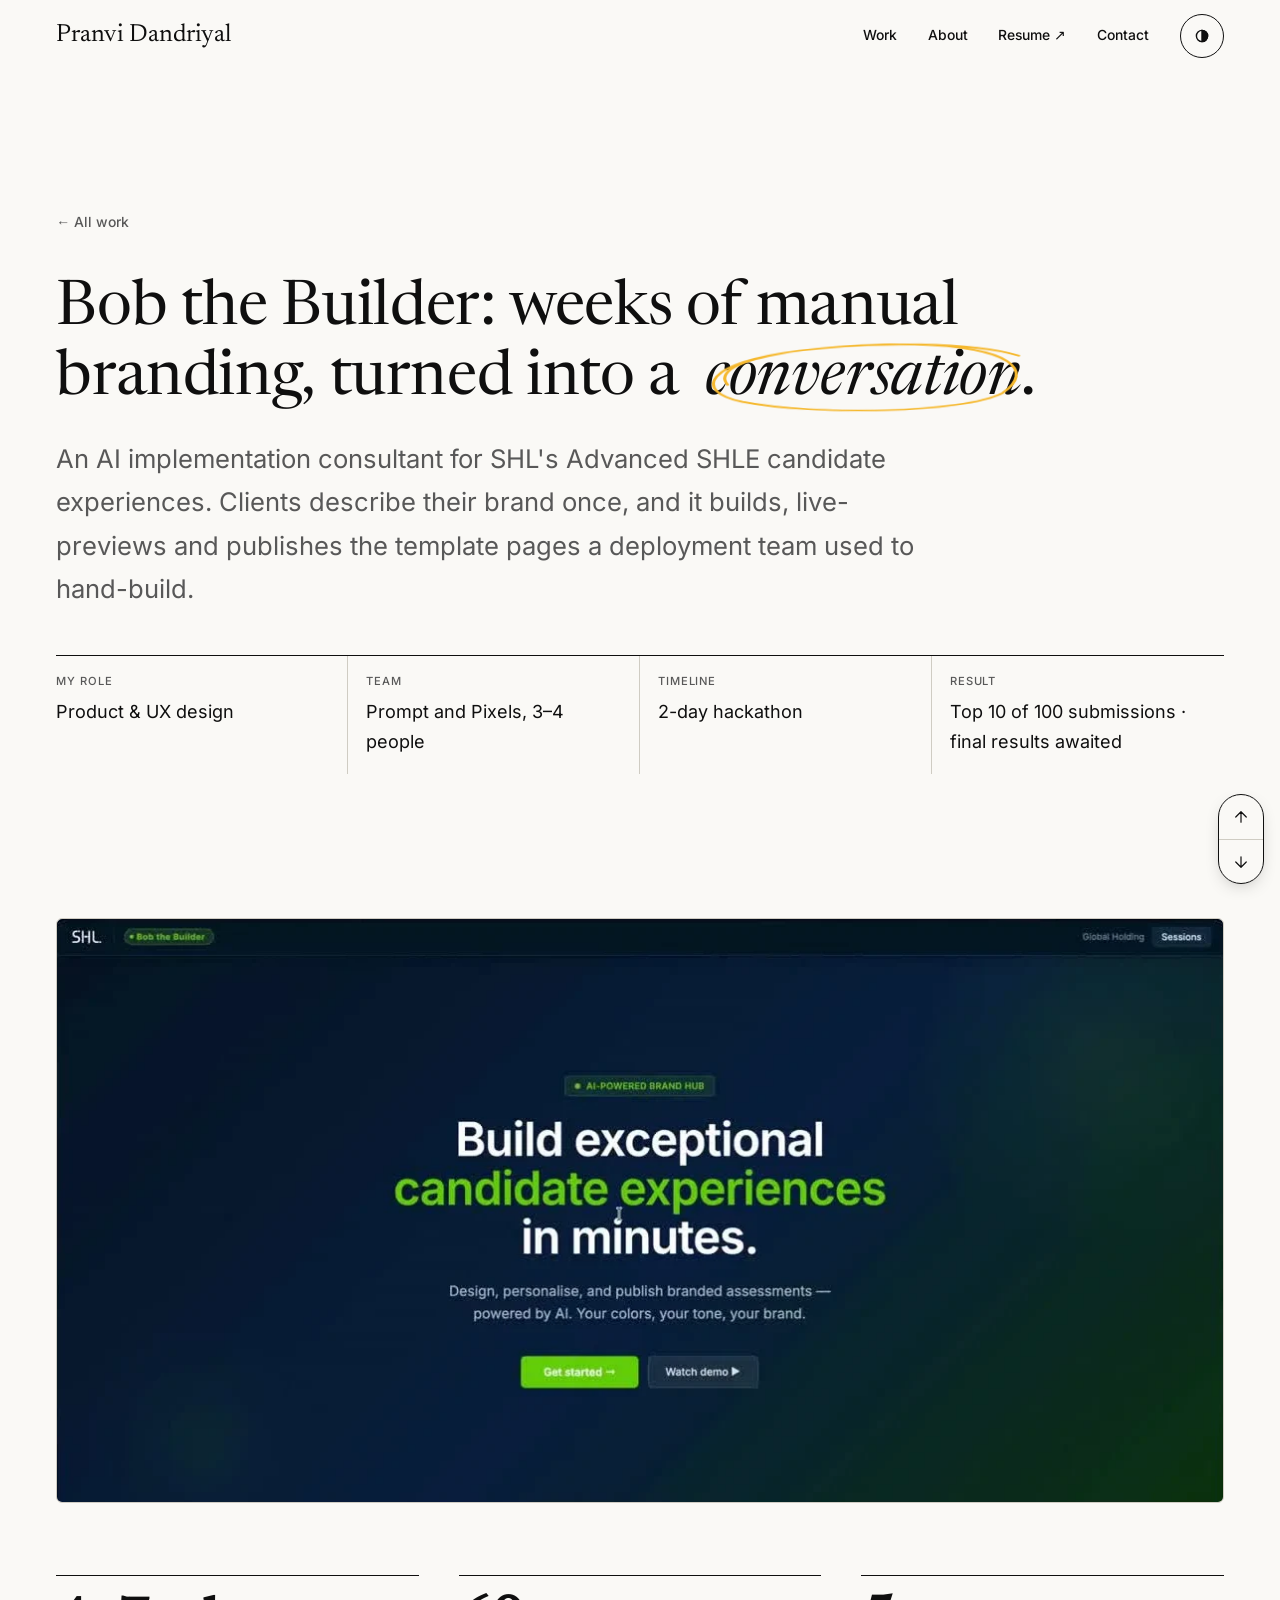
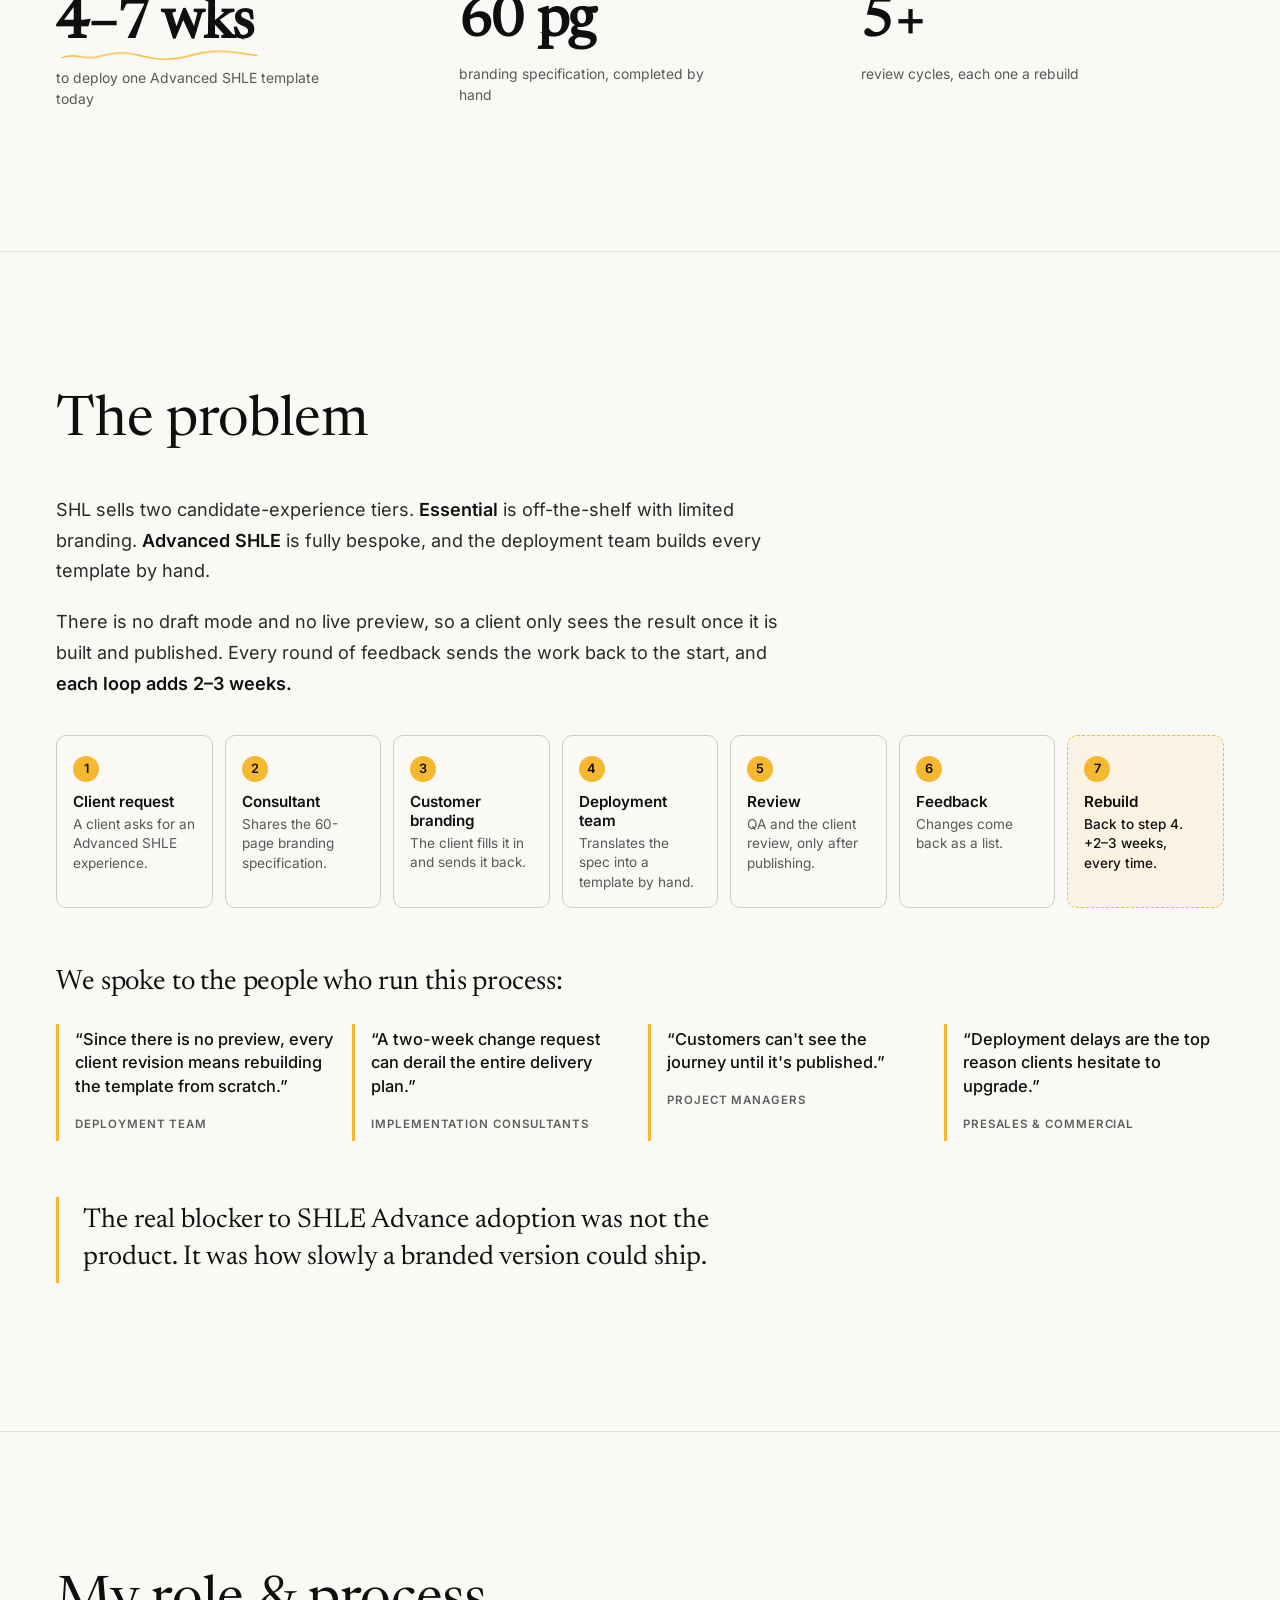
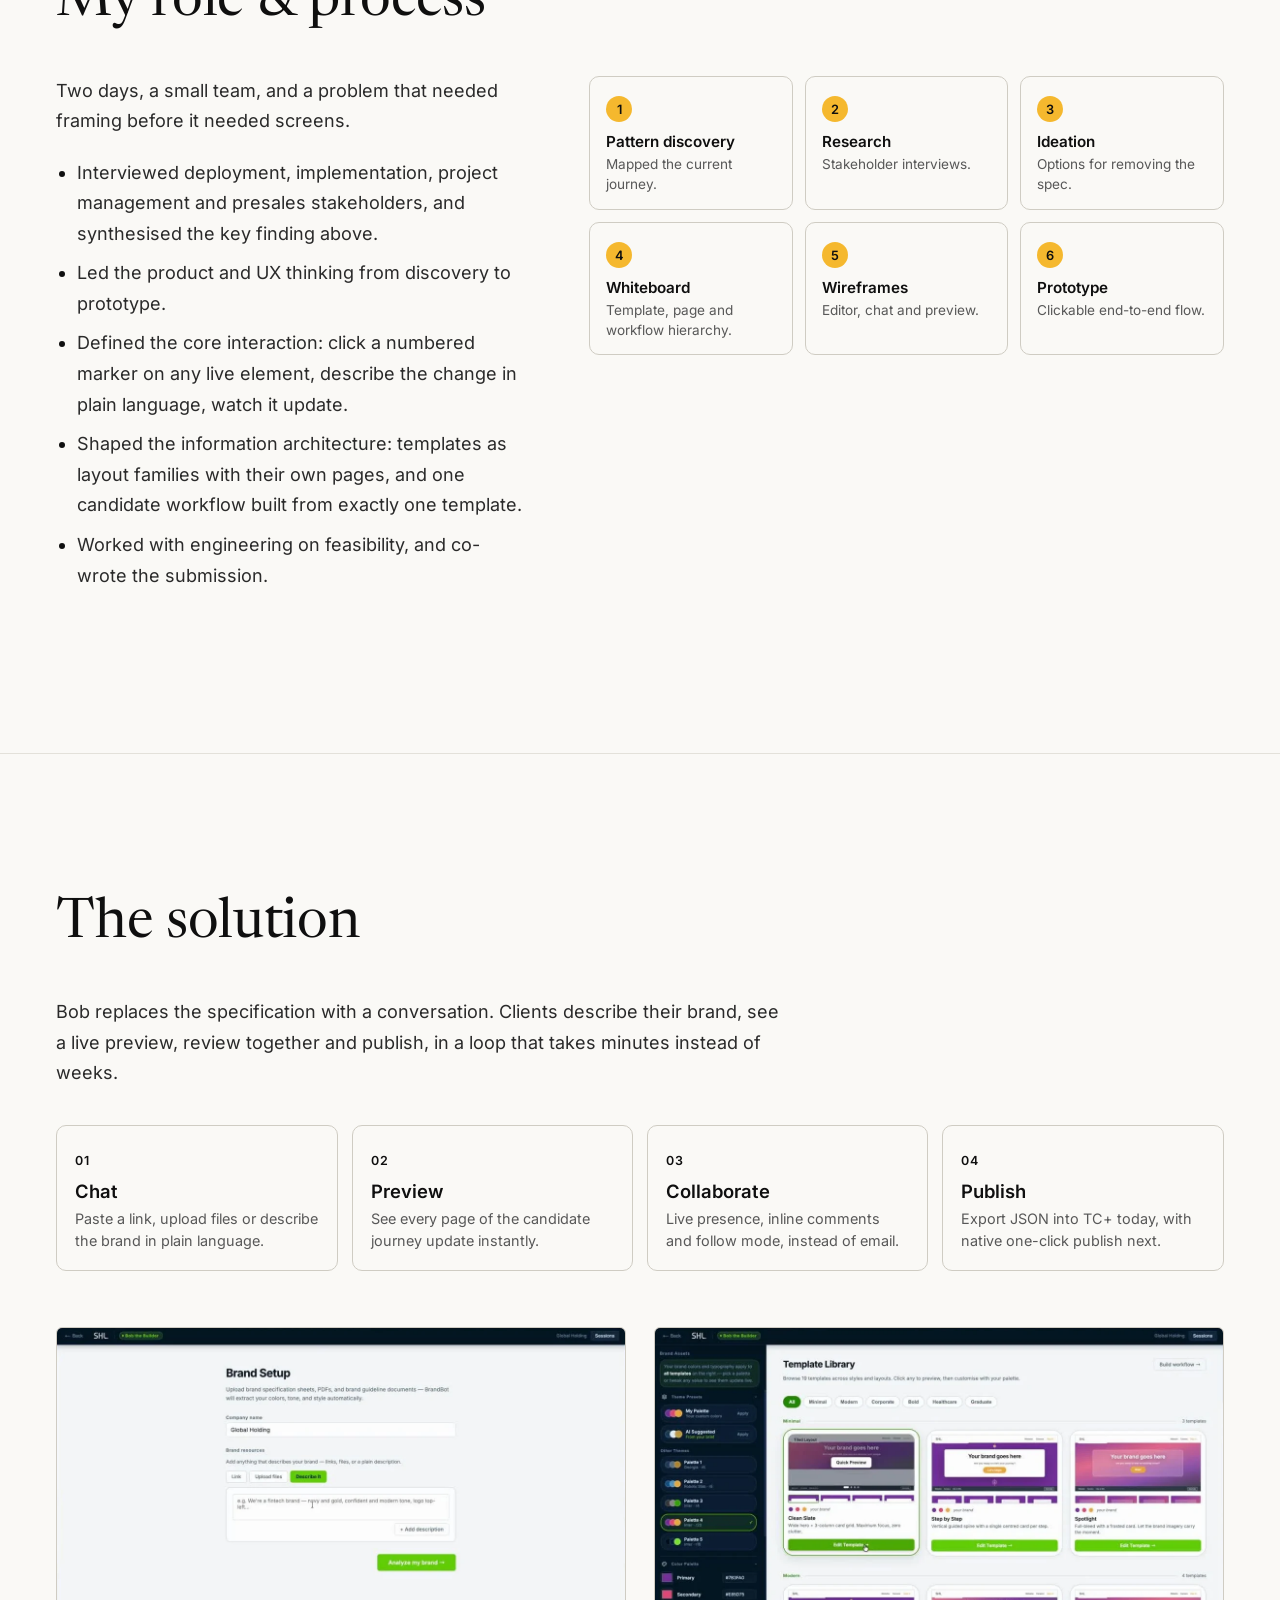
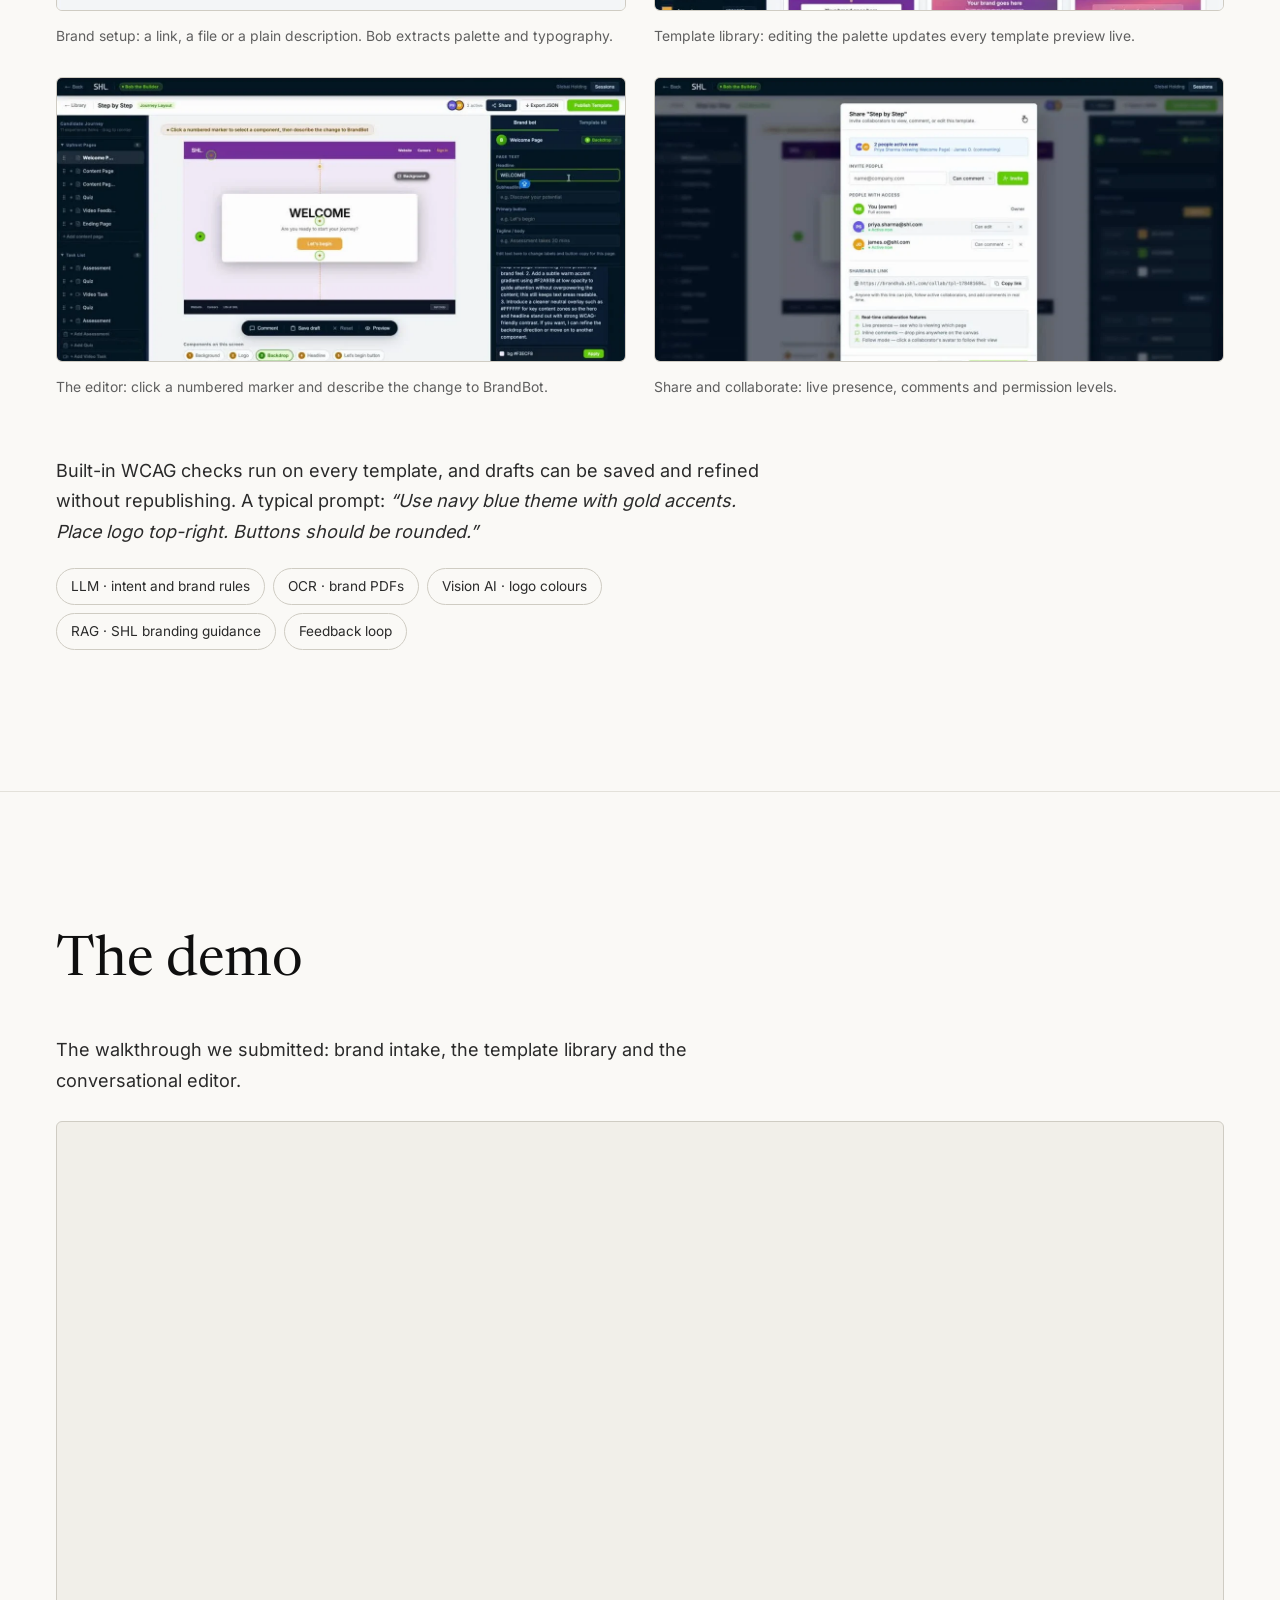
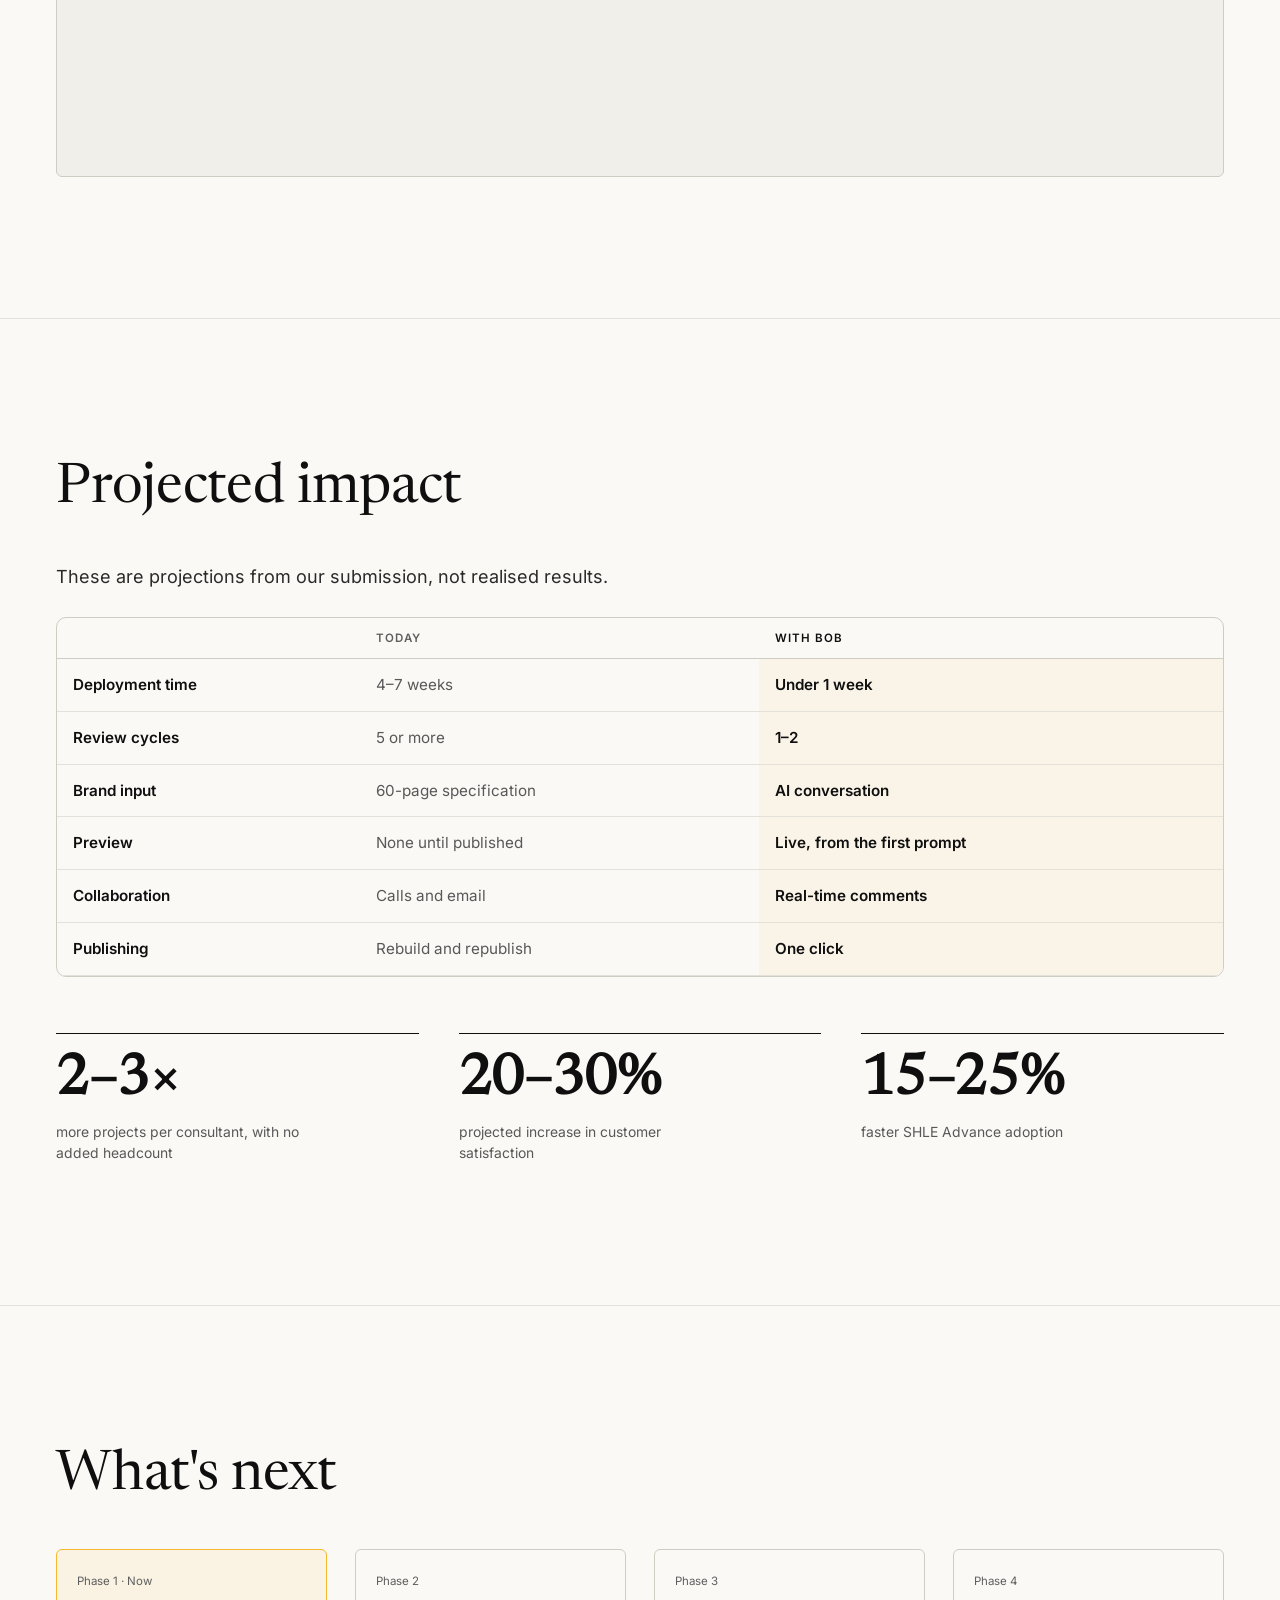
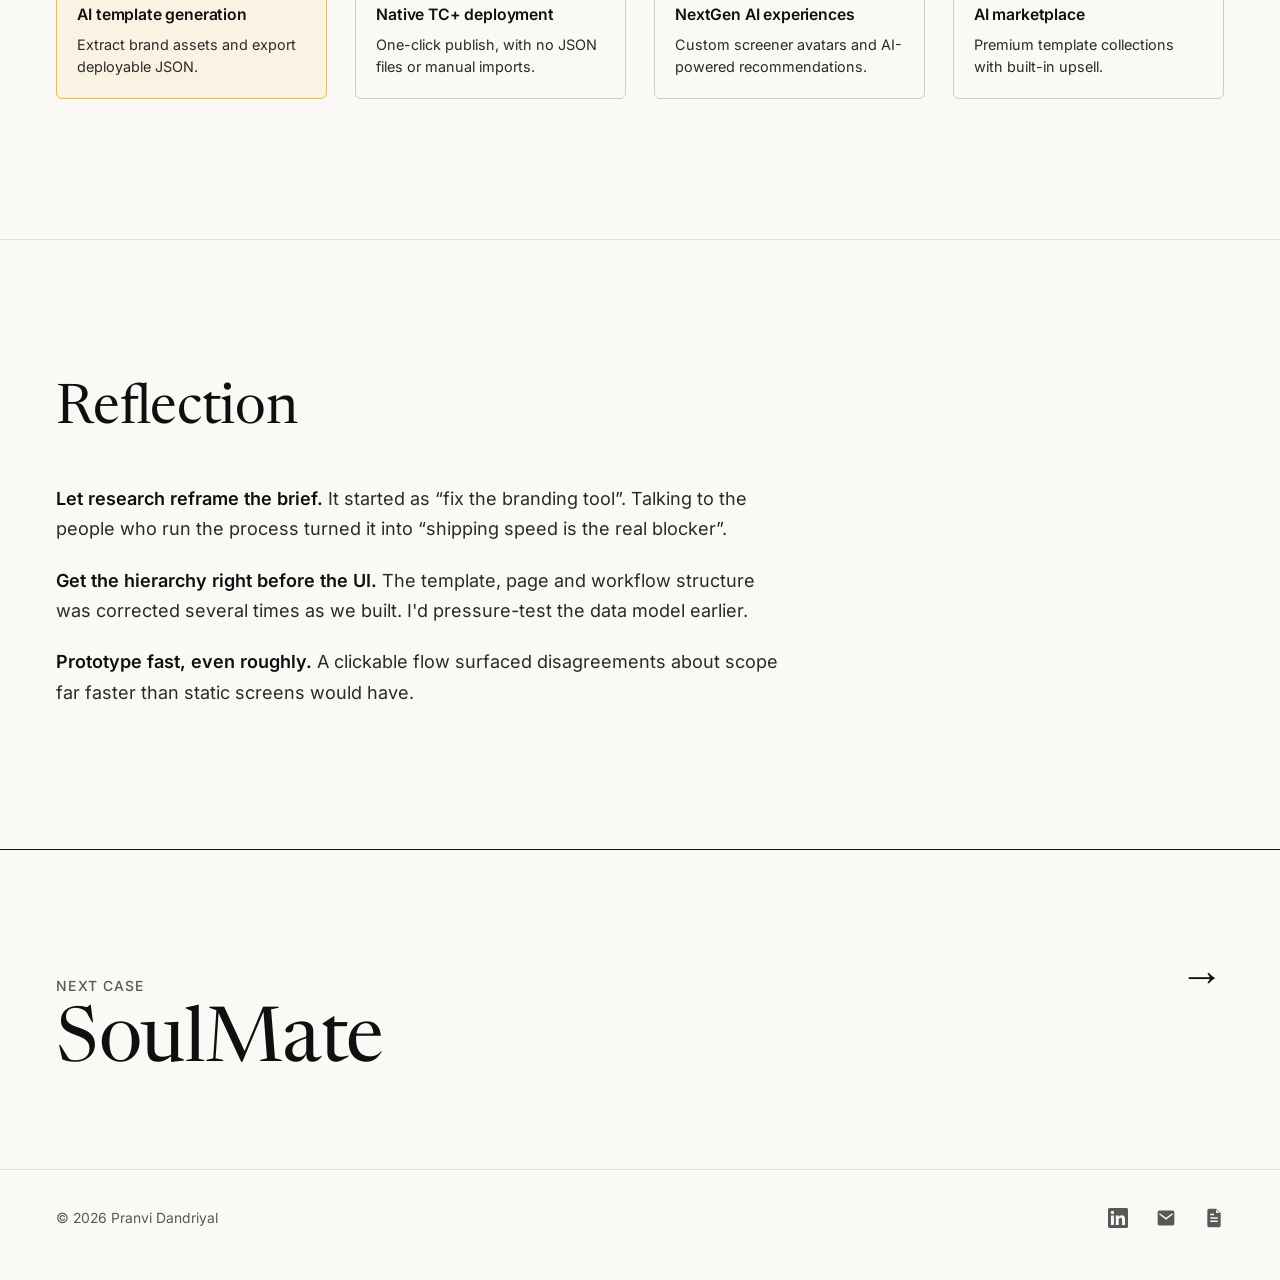
==== commit 0a3e0e47: "Revert "Light theme is the default; system dark preference no longer applies" This reverts commit e6" ====
--- a/bob-the-builder.html
+++ b/bob-the-builder.html
@@ -17,7 +17,7 @@
 <link rel="preload" href="fonts/newsreader-italic.woff2" as="font" type="font/woff2" crossorigin>
 <link rel="preload" href="fonts/inter.woff2" as="font" type="font/woff2" crossorigin>
 <script>try{var t=localStorage.getItem('theme');if(t)document.documentElement.setAttribute('data-theme',t)}catch(e){}document.documentElement.classList.add('js')</script>
-<link rel="stylesheet" href="styles.css?v=44">
+<link rel="stylesheet" href="styles.css?v=43">
 <style>
 .jr{display:grid;grid-template-columns:repeat(auto-fit,minmax(128px,1fr));gap:12px;counter-reset:j;margin:0;padding:0;list-style:none}
 .jr li{min-width:0;counter-increment:j;position:relative;border:1px solid var(--line-2);border-radius:10px;background:var(--paper);padding:16px 16px 14px}
@@ -128,7 +128,7 @@
     els.forEach(el => io.observe(el));
   } else { els.forEach(el => el.classList.add('in')); }
 </script>
-<script src="site.js?v=19" defer></script>
+<script src="site.js?v=18" defer></script>
 <script src="lightbox.js" defer></script>
 <script src="video-controls.js" defer></script>
 </body>
--- a/styles.css
+++ b/styles.css
@@ -53,6 +53,13 @@
   --step-3:  clamp(2.00rem, 1.40rem + 2.60vw, 3.50rem);
   --step-4:  clamp(2.40rem, 1.30rem + 4.40vw, 4.75rem);
   --step-5:  clamp(2.50rem, 1.10rem + 5.60vw, 6.00rem);
+}
+@media (prefers-color-scheme: dark) {
+  :root:not([data-theme="light"]) {
+    --paper: #0F0F0F; --surface: #18181A; --ink: #F3F2EE; --body: #D8D7D2;
+    --muted: #A5A5A2; --faint: #9C9C98; --line: #2A2A29; --line-2: #3A3A38; --gold: #F5B82E;
+    color-scheme: dark;
+  }
 }
 :root[data-theme="dark"] {
   --paper: #0F0F0F; --surface: #18181A; --ink: #F3F2EE; --body: #D8D7D2;
@@ -194,7 +201,8 @@
 .hv { position: relative; overflow-x: clip; padding-block: clamp(56px, 8vw, 120px) clamp(56px, 7vw, 104px); }
 .hv::before { content: ""; position: absolute; inset: 0; z-index: -1; pointer-events: none; opacity: .05; -webkit-mask-image: linear-gradient(#000 55%, transparent); mask-image: linear-gradient(#000 55%, transparent);
   background-image: url("data:image/svg+xml,%3Csvg xmlns='http://www.w3.org/2000/svg' width='180' height='180'%3E%3Cfilter id='n'%3E%3CfeTurbulence type='fractalNoise' baseFrequency='.85' numOctaves='2' stitchTiles='stitch'/%3E%3CfeColorMatrix values='0 0 0 0 1 0 0 0 0 1 0 0 0 0 1 0 0 0 .9 0'/%3E%3C/filter%3E%3Crect width='100%25' height='100%25' filter='url(%23n)'/%3E%3C/svg%3E"); }
-:root:not([data-theme="dark"]) .hv::before { filter: invert(1); opacity: .06; }
+:root[data-theme="light"] .hv::before { filter: invert(1); opacity: .06; }
+@media (prefers-color-scheme: light) { :root:not([data-theme]) .hv::before { filter: invert(1); opacity: .06; } }
 .hv::after { content: ""; position: absolute; left: 0; right: 0; top: 0; bottom: -320px; z-index: -1; pointer-events: none;
   background: radial-gradient(34% 36% at 14% 62%, color-mix(in srgb, var(--pop) 15%, transparent), transparent 100%), radial-gradient(46% 30% at 92% 8%, color-mix(in srgb, var(--pop) 7%, transparent), transparent 100%); }
 .hv-intro { display: flex; align-items: center; flex-wrap: wrap; gap: 6px 14px; margin: 0; color: var(--muted); font-size: var(--step--1); letter-spacing: .02em; }
@@ -639,6 +647,10 @@
 .emph { font-style: italic; color: var(--ink); text-decoration: underline; text-decoration-color: var(--pop); text-decoration-thickness: 3px; text-underline-offset: .2em; }
 
 /* dark-theme fixes for a few content colours that were set for a light page */
+@media (prefers-color-scheme: dark) {
+  :root:not([data-theme="light"]) .ratio__cell b.good { color: #5FD69E; }
+  :root:not([data-theme="light"]) .ti-journey__btn--outline { color: var(--ink); }
+}
 :root[data-theme="dark"] .ratio__cell b.good { color: #5FD69E; }
 :root[data-theme="dark"] .ti-journey__btn--outline { color: var(--ink); }
 
